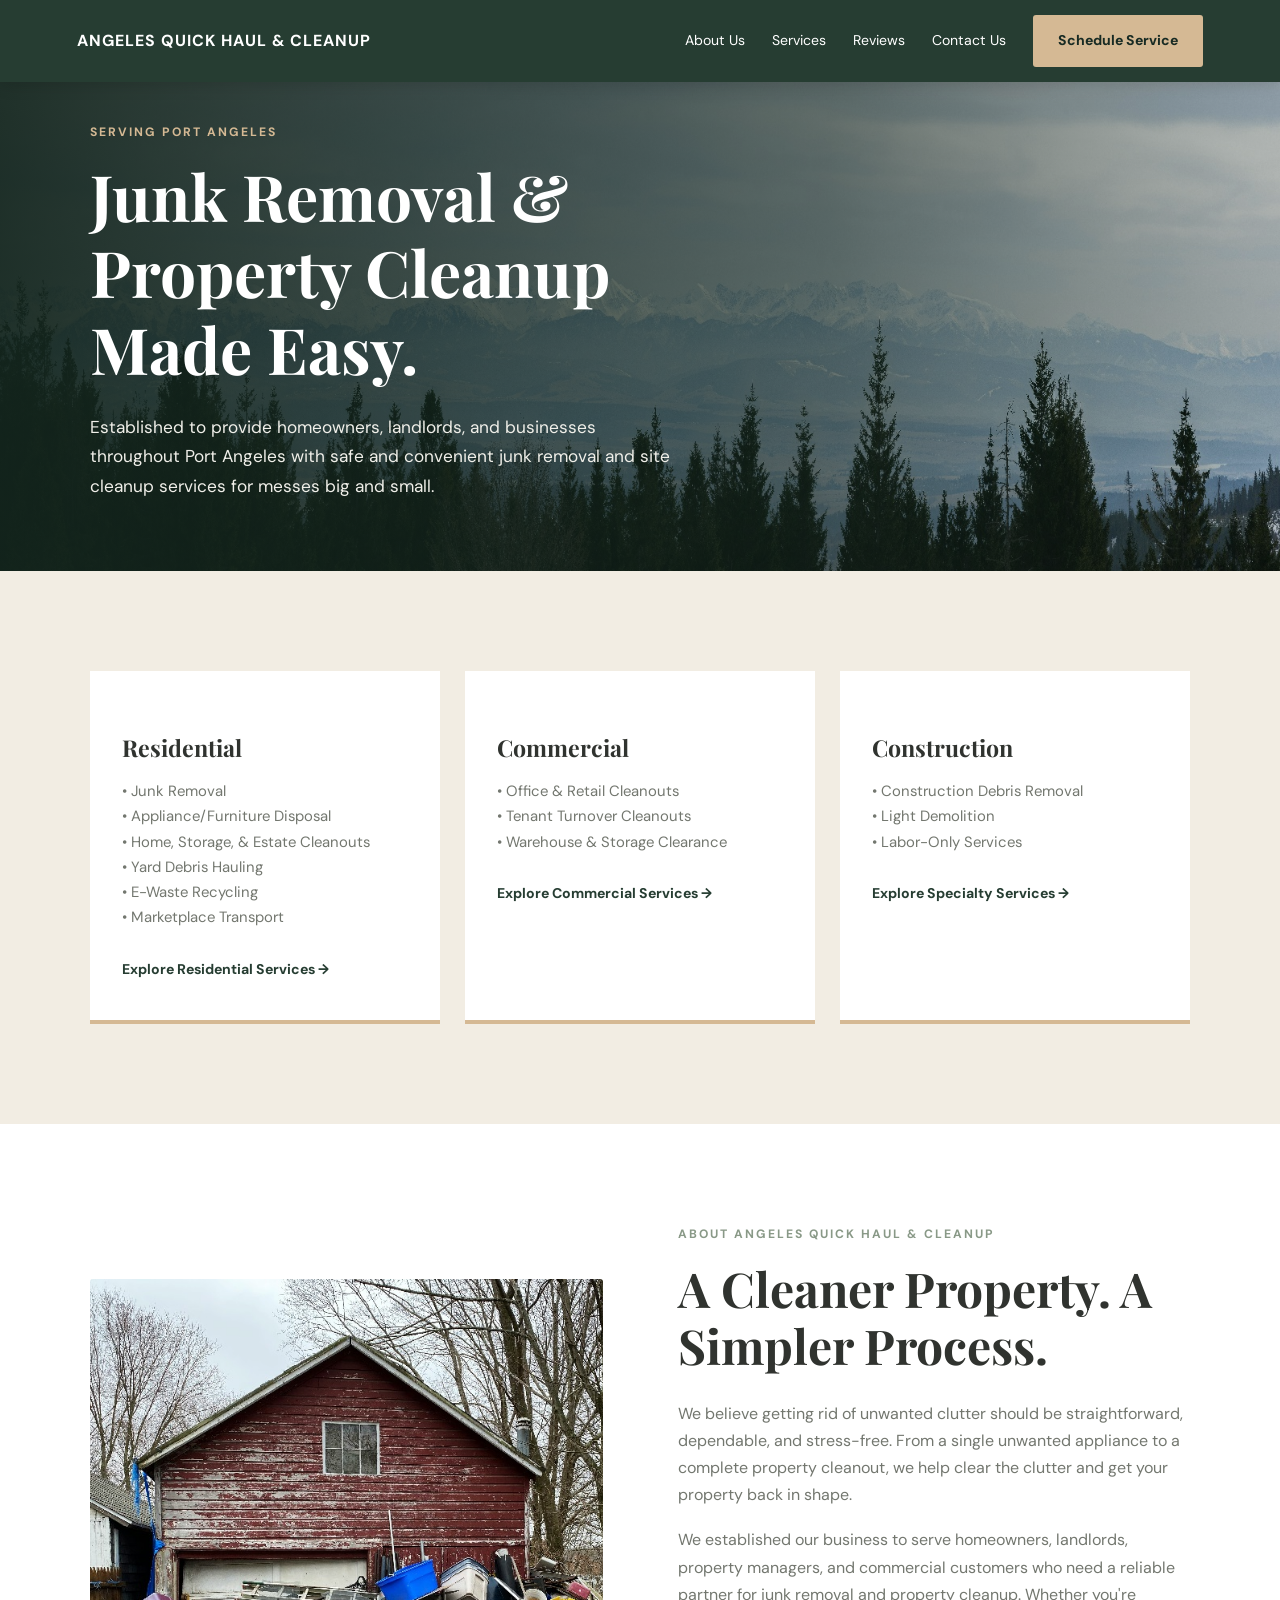
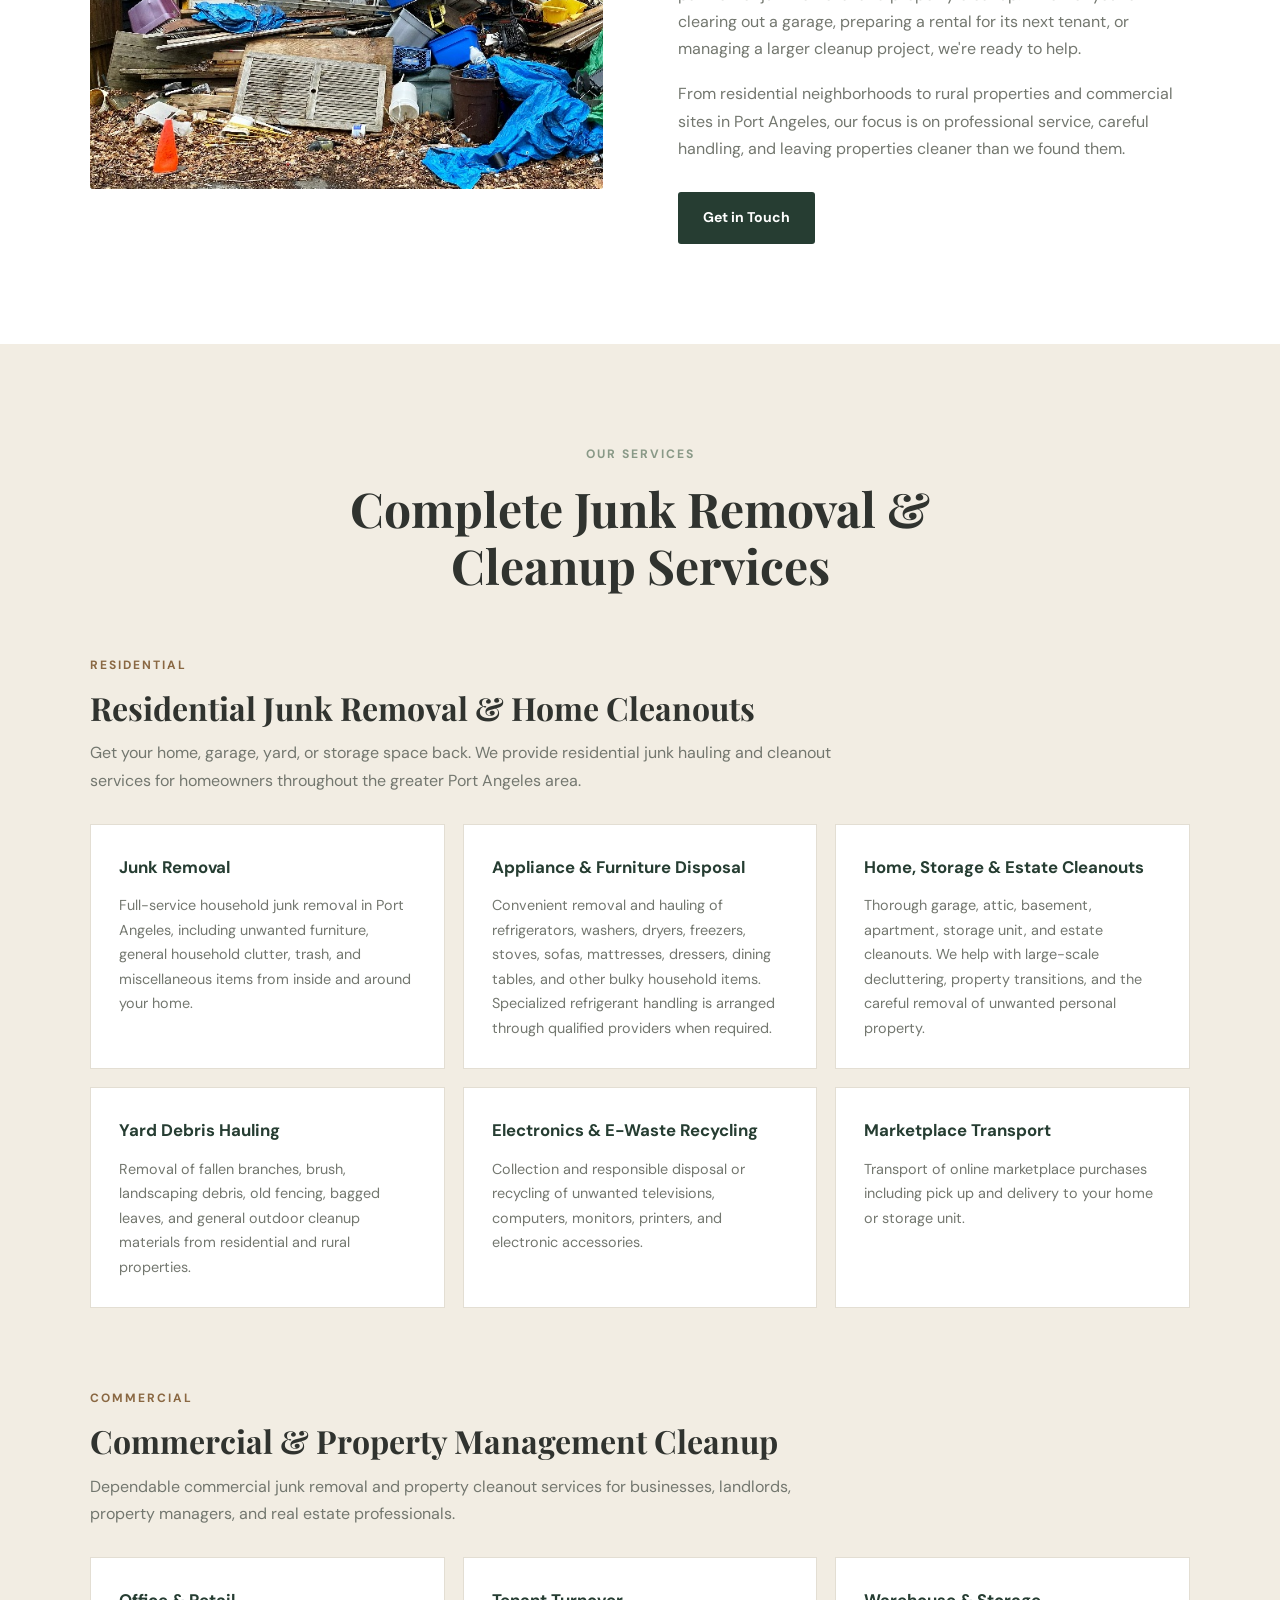
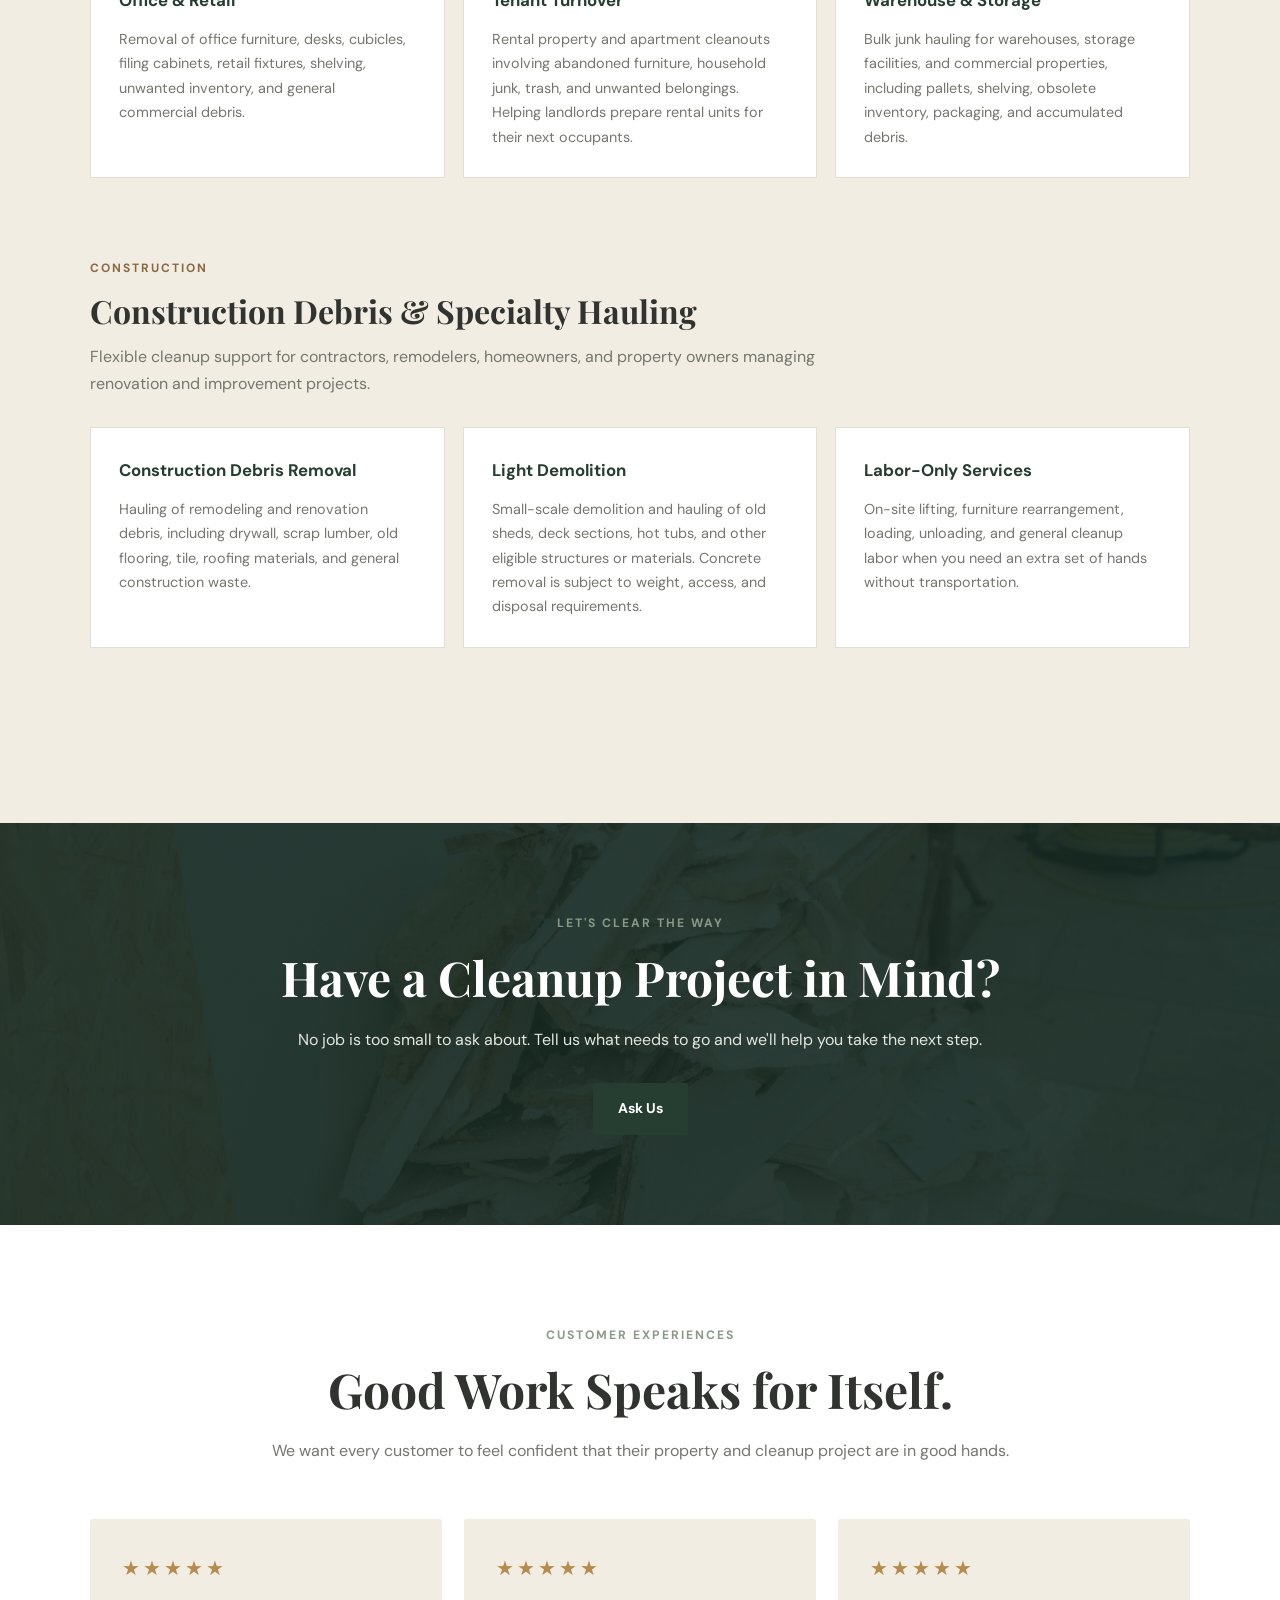
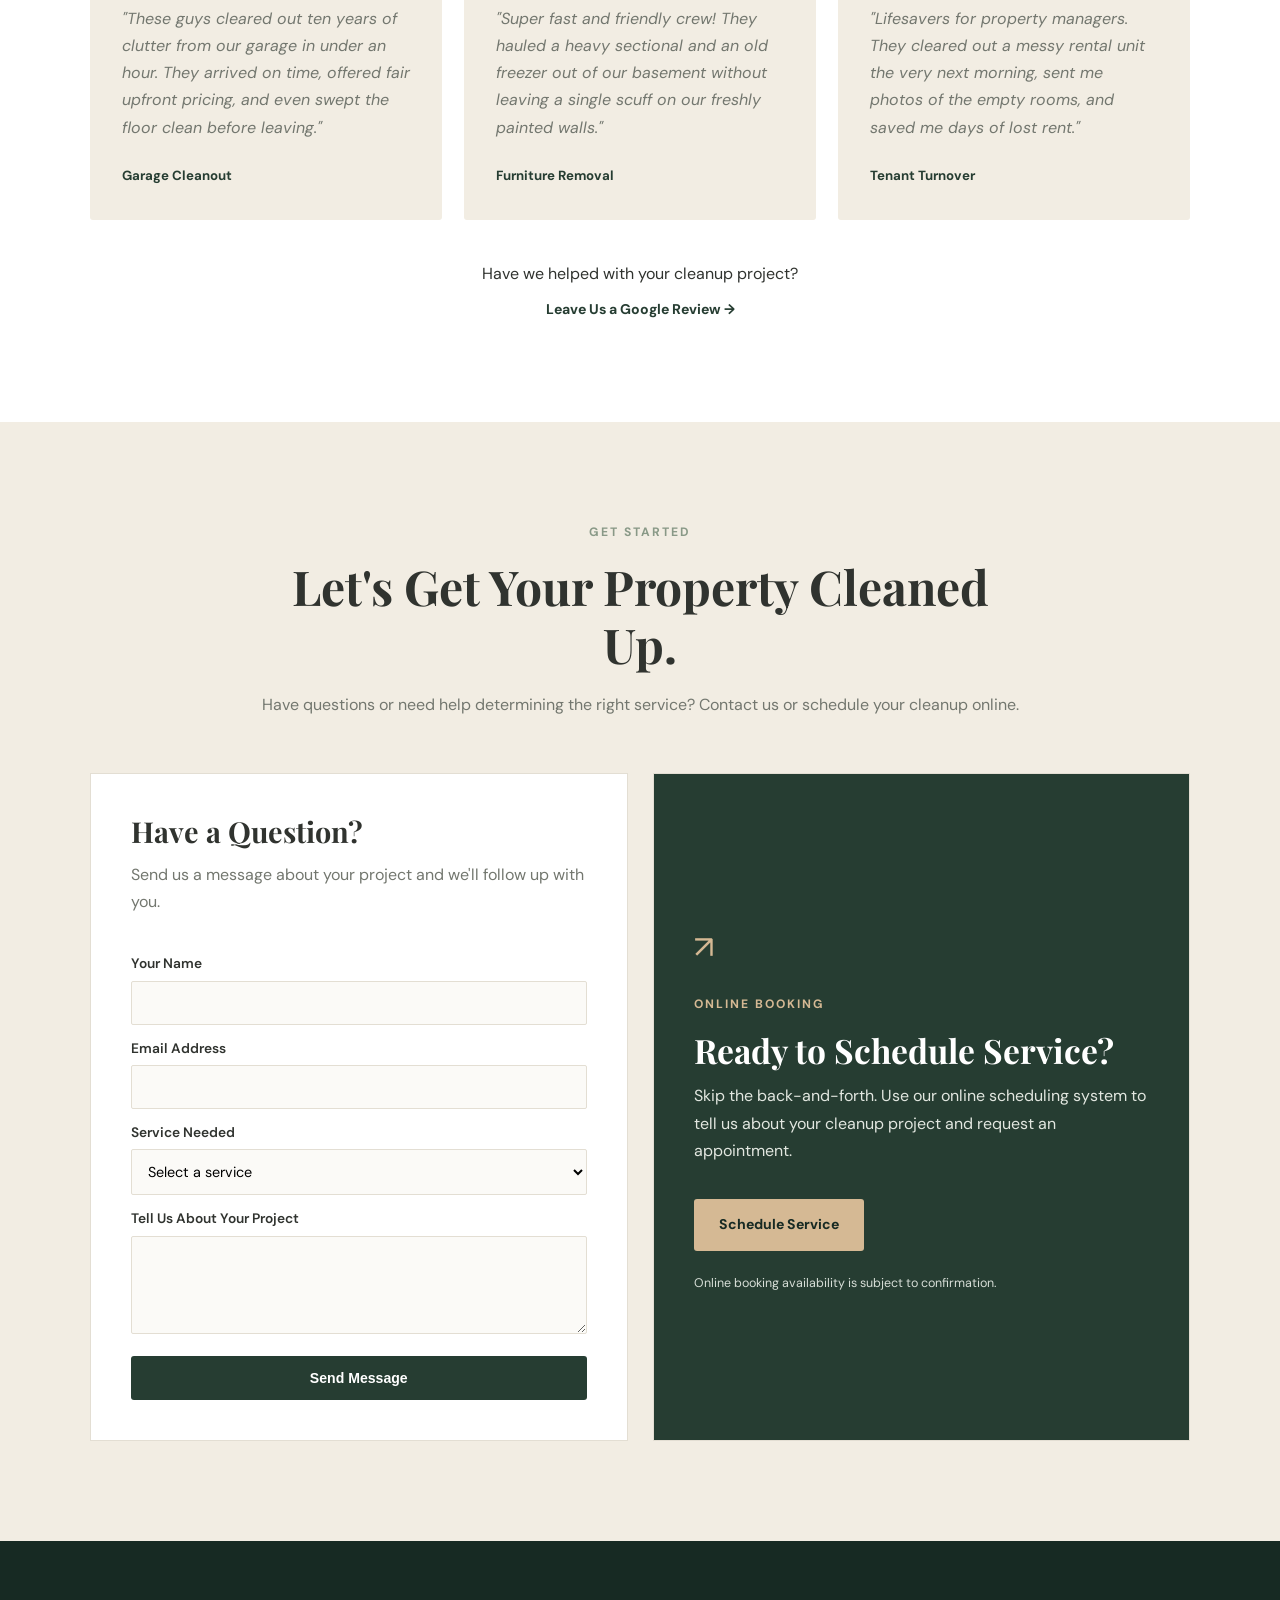
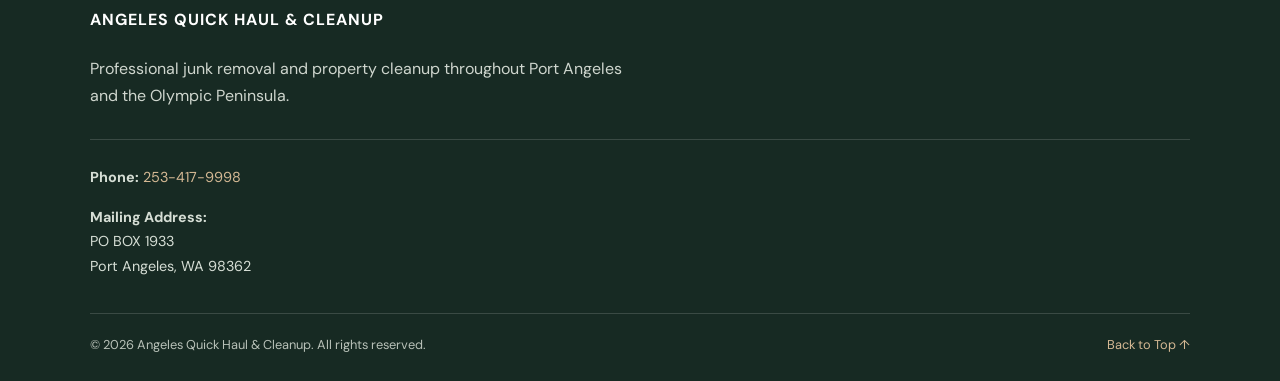
==== index.html @ 956d0d2a "Update index.html" ====
<!DOCTYPE html>
<html lang="en">
<!--<html lang="en" data-theme="bright">-->
<!--<html lang="en" data-theme="apple">-->
<!--<html lang="en" data-theme="teal">-->

<head>
  <!-- BASIC PAGE INFORMATION AND SEO -->
  <meta charset="UTF-8">
  <meta name="viewport" content="width=device-width, initial-scale=1.0">
  <meta name="robots" content="noindex, nofollow">
  <title>Angeles Cleanup | Junk Removal & Property Cleanup in Port Angeles, WA</title>

  <meta name="description"
    content="Angeles Cleanup provides professional junk removal, residential cleanouts, commercial property cleanup, and construction debris hauling in Port Angeles and across the Olympic Peninsula.">

  <meta name="keywords"
    content="junk removal Port Angeles WA, junk hauling Port Angeles, Olympic Peninsula junk removal, property cleanouts Port Angeles, estate cleanouts, construction debris removal, yard waste hauling, commercial cleanouts">

  <meta name="robots" content="index, follow">
  <meta name="theme-color" content="#263D32">

  <link rel="canonical" href="https://www.angelescleanup.com/">

  <!-- SOCIAL MEDIA SHARING PREVIEW -->
  <meta property="og:title"
    content="Angeles Cleanup | Port Angeles Junk Removal">
  <meta property="og:description"
    content="White-glove junk removal and property cleanup services throughout Port Angeles and the Olympic Peninsula.">
  <meta property="og:type" content="website">
  <meta property="og:url" content="https://www.angelescleanup.com/">
  <meta property="og:image"
    content="https://www.angelescleanup.com/images/olympic-mountains.jpg">

  <!-- GOOGLE FONTS -->
  <link rel="preconnect" href="https://fonts.googleapis.com">
  <link rel="preconnect" href="https://fonts.gstatic.com" crossorigin>
  <link href="https://fonts.googleapis.com/css2?family=DM+Sans:wght@400;500;600;700&family=Playfair+Display:wght@600;700&display=swap"
    rel="stylesheet">

  <!-- WEBSITE STYLESHEET -->
  <link rel="stylesheet" href="styles.css">

  <!-- BROWSER TAB ICON -->
  <link rel="icon" type="image/svg+xml" href="favicon.svg">

  <!-- BASIC BUSINESS STRUCTURED DATA -->
  <!-- Service area and business identity without publishing
       the mailing address or phone number in structured data. -->
  <script type="application/ld+json">
  {
    "@context": "https://schema.org",
    "@type": "Organization",
    "name": "Angeles Cleanup",
    "url": "https://www.angelescleanup.com/",
    "description": "Professional junk removal, residential cleanouts, commercial cleanup, and construction debris hauling in Port Angeles and the Olympic Peninsula.",
    "areaServed": [
      {
        "@type": "City",
        "name": "Port Angeles",
        "address": {
          "@type": "PostalAddress",
          "addressRegion": "WA",
          "addressCountry": "US"
        }
      },
      {
        "@type": "Place",
        "name": "Olympic Peninsula, Washington"
      }
    ]
  }
  </script>
</head>

<body>

  <!-- =========================================
       HEADER / NAVIGATION
       Fixed navigation stays visible while scrolling.
       ========================================= -->

  <header class="site-header">
    <div class="nav-container">

      <a href="#home" class="brand">
        <span><strong>ANGELES QUICK HAUL & CLEANUP</strong></span>
      </a>

      <button class="menu-toggle"
        aria-label="Toggle navigation"
        aria-expanded="false"
        aria-controls="main-navigation">
        ☰
      </button>

      <nav id="main-navigation" class="main-nav">
        <a href="#about">About Us</a>
        <a href="#services">Services</a>
        <a href="#reviews">Reviews</a>
        <a href="#contact">Contact Us</a>

        <!-- REPLACE CRM_URL WITH YOUR FUTURE BOOKING LINK -->
        <a href="widget.zenbooker.com/book/angelesquickhaulcleanup"
          class="button button-nav"
          target="_blank"
          rel="noopener noreferrer">
          Schedule Service
        </a>
      </nav>

    </div>
  </header>


  <main>

    <!-- =========================================
         HERO / TOP OF PAGE
         Primary message, local SEO, and main CTA.
         ========================================= -->

    <section id="home" class="hero">

      <div class="hero-overlay"></div>

      <div class="hero-content">

        <span class="eyebrow">SERVING PORT ANGELES</span>

        <h1>Junk Removal & Property Cleanup Made Easy.</h1>

        <p class="hero-description">
          Established to provide homeowners, landlords, and businesses
          throughout Port Angeles with safe and convenient junk removal
          and site cleanup services for messes big and small.
        </p>

      </div>
    </section>


    <!-- =========================================
         THREE CORE SERVICE CATEGORIES
         These appear immediately after the hero.
         ========================================= -->

    <section class="core-services section-padding">

      <div class="service-grid">

        <article class="service-card">
          <div class="service-number"></div>
          <h3>Residential</h3>
          <p>
            • Junk Removal<br>
            • Appliance/Furniture Disposal<br>
            • Home, Storage, & Estate Cleanouts<br>
            • Yard Debris Hauling<br>
            • E-Waste Recycling<br>
            • Marketplace Transport<br>
          </p>
          <a href="#residential" class="text-link">
            Explore Residential Services →
          </a>
        </article>

        <article class="service-card">
          <div class="service-number"></div>
          <h3>Commercial</h3>
          <p>
            • Office & Retail Cleanouts<br>
            • Tenant Turnover Cleanouts<br>
            • Warehouse & Storage Clearance<br>
          </p>
          <a href="#commercial" class="text-link">
            Explore Commercial Services →
          </a>
        </article>

        <article class="service-card">
          <div class="service-number"></div>
          <h3>Construction</h3>
          <p>
            • Construction Debris Removal<br>
            • Light Demolition<br>
            • Labor-Only Services<br>
          </p>
          <a href="#construction" class="text-link">
            Explore Specialty Services →
          </a>
        </article>

      </div>
    </section>


    <!-- =========================================
         ABOUT US
         Builds trust and reinforces local relevance.
         ========================================= -->

    <section id="about" class="about-section section-padding">

      <div class="about-image">
        <img
          src="images/residential-cleanout.jpg"
          alt="Professional residential property cleanup and junk hauling"
          loading="lazy">
      </div>

      <div class="about-content">
        <span class="eyebrow">ABOUT ANGELES QUICK HAUL & CLEANUP</span>

        <h2>A Cleaner Property. A Simpler Process.</h2>

        <p>
          We believe getting rid of unwanted clutter should be 
          straightforward, dependable, and stress-free. From a 
          single unwanted appliance to a complete property 
          cleanout, we help clear the clutter and get your property 
          back in shape.
        </p>

        <p>
          We established our business to serve homeowners, landlords,
          property managers, and commercial customers who need a
          reliable partner for junk removal and property cleanup.
          Whether you're clearing out a garage, preparing a rental
          for its next tenant, or managing a larger cleanup project,
          we're ready to help.
        </p>

        <p>
          From residential neighborhoods to rural properties and
          commercial sites in Port Angeles, our focus is on 
          professional service, careful handling, and leaving 
          properties cleaner than we found them.
        </p>

        <a href="#contact" class="button button-dark">
          Get in Touch
        </a>
      </div>

    </section>


    <!-- =========================================
         DETAILED SERVICES
         Individual service descriptions are written
         to target relevant local search terms.
         ========================================= -->

    <section id="services" class="detailed-services section-padding">

      <div class="section-heading">
        <span class="eyebrow">OUR SERVICES</span>
        <h2>Complete Junk Removal & Cleanup Services</h2>
        </p>
      </div>


      <!-- RESIDENTIAL SERVICES -->

      <div id="residential" class="service-category">

        <div class="category-heading">
          <span class="category-tag">RESIDENTIAL</span>
          <h3>Residential Junk Removal & Home Cleanouts</h3>
          <p>
            Get your home, garage, yard, or storage space back.
            We provide residential junk hauling and cleanout
            services for homeowners throughout the greater 
            Port Angeles area.
          </p>
        </div>

        <div class="detail-grid">

          <article class="detail-card">
            <h4>Junk Removal</h4>
            <p>
              Full-service household junk removal in Port Angeles,
              including unwanted furniture, general household
              clutter, trash, and miscellaneous items from inside
              and around your home.
            </p>
          </article>

          <article class="detail-card">
            <h4>Appliance & Furniture Disposal</h4>
            <p>
              Convenient removal and hauling of refrigerators,
              washers, dryers, freezers, stoves, sofas, mattresses,
              dressers, dining tables, and other bulky household
              items. Specialized refrigerant handling is arranged
              through qualified providers when required.
            </p>
          </article>

          <article class="detail-card">
            <h4>Home, Storage & Estate Cleanouts</h4>
            <p>
              Thorough garage, attic, basement, apartment, storage
              unit, and estate cleanouts. We help with large-scale
              decluttering, property transitions, and the careful
              removal of unwanted personal property.
            </p>
          </article>

          <article class="detail-card">
            <h4>Yard Debris Hauling</h4>
            <p>
              Removal of fallen branches, brush, landscaping debris,
              old fencing, bagged leaves, and general outdoor
              cleanup materials from residential and rural properties.
            </p>
          </article>

          <article class="detail-card">
            <h4>Electronics & E-Waste Recycling</h4>
            <p>
              Collection and responsible disposal or recycling of
              unwanted televisions, computers, monitors, printers,
              and electronic accessories.
            </p>
          </article>

          <article class="detail-card">
            <h4>Marketplace Transport</h4>
            <p>
              Transport of online marketplace purchases
              including pick up and delivery to your home
              or storage unit.
            </p>
          </article>

        </div>
      </div>


      <!-- COMMERCIAL SERVICES -->

      <div id="commercial" class="service-category">

        <div class="category-heading">
          <span class="category-tag">COMMERCIAL</span>
          <h3>Commercial & Property Management Cleanup</h3>
          <p>
            Dependable commercial junk removal and property
            cleanout services for businesses, landlords,
            property managers, and real estate professionals.
          </p>
        </div>

        <div class="detail-grid">

          <article class="detail-card">
            <h4>Office & Retail</h4>
            <p>
              Removal of office furniture, desks, cubicles,
              filing cabinets, retail fixtures, shelving,
              unwanted inventory, and general commercial debris.
            </p>
          </article>

          <article class="detail-card">
            <h4>Tenant Turnover</h4>
            <p>
              Rental property and apartment cleanouts involving
              abandoned furniture, household junk, trash, and
              unwanted belongings. Helping landlords prepare
              rental units for their next occupants.
            </p>
          </article>

          <article class="detail-card">
            <h4>Warehouse & Storage</h4>
            <p>
              Bulk junk hauling for warehouses, storage facilities,
              and commercial properties, including pallets,
              shelving, obsolete inventory, packaging, and
              accumulated debris.
            </p>
          </article>

        </div>
      </div>


      <!-- CONSTRUCTION AND SPECIALTY SERVICES -->

      <div id="construction" class="service-category">

        <div class="category-heading">
          <span class="category-tag">CONSTRUCTION</span>
          <h3>Construction Debris & Specialty Hauling</h3>
          <p>
            Flexible cleanup support for contractors, remodelers,
            homeowners, and property owners managing renovation
            and improvement projects.
          </p>
        </div>

        <div class="detail-grid">

          <article class="detail-card">
            <h4>Construction Debris Removal</h4>
            <p>
              Hauling of remodeling and renovation debris,
              including drywall, scrap lumber, old flooring,
              tile, roofing materials, and general construction
              waste.
            </p>
          </article>

          <article class="detail-card">
            <h4>Light Demolition</h4>
            <p>
              Small-scale demolition and hauling of old sheds,
              deck sections, hot tubs, and other eligible
              structures or materials. Concrete removal is
              subject to weight, access, and disposal requirements.
            </p>
          </article>

          <article class="detail-card">
            <h4>Labor-Only Services</h4>
            <p>
              On-site lifting, furniture rearrangement, loading,
              unloading, and general cleanup labor when you
              need an extra set of hands without transportation.
            </p>
          </article>

        </div>
      </div>

    </section>


    <!-- =========================================
         CALL TO ACTION
         Encourages customers to take the next step.
         ========================================= -->

    <section class="cta-section">

      <div class="cta-content">
        <span class="eyebrow">LET'S CLEAR THE WAY</span>
        <h2>Have a Cleanup Project in Mind?</h2>
        <p>
          No job is too small to ask about. Tell us what
          needs to go and we'll help you take the next step.
        </p>

        <a href="#contact" class="button button-dark">
          Ask Us
        </a>
      </div>

    </section>


    <!-- =========================================
         REVIEWS AND TESTIMONIALS
         Replace sample cards with real customer
         feedback before publishing.
         ========================================= -->

    <section id="reviews" class="reviews-section section-padding">

      <div class="section-heading">
        <span class="eyebrow">CUSTOMER EXPERIENCES</span>
        <h2>Good Work Speaks for Itself.</h2>
        <p>
          We want every customer to feel confident that their
          property and cleanup project are in good hands.
        </p>
      </div>

      <div class="review-grid">

        <article class="review-card">
          <div class="stars" aria-label="Five stars">★★★★★</div>
          <p>
            "These guys cleared out ten years of clutter from our garage 
            in under an hour. They arrived on time, offered fair upfront 
            pricing, and even swept the floor clean before leaving."
          </p>
          <span class="review-author">Garage Cleanout</span>
        </article>

        <article class="review-card">
          <div class="stars" aria-label="Five stars">★★★★★</div>
          <p>
            "Super fast and friendly crew! They hauled a heavy sectional 
            and an old freezer out of our basement without leaving a single 
            scuff on our freshly painted walls."
          </p>
          <span class="review-author">Furniture Removal</span>
        </article>

        <article class="review-card">
          <div class="stars" aria-label="Five stars">★★★★★</div>
          <p>
            "Lifesavers for property managers. They cleared out a messy rental 
            unit the very next morning, sent me photos of the empty rooms, and 
            saved me days of lost rent."
          </p>
          <span class="review-author">Tenant Turnover</span>
        </article>

      </div>

      <!-- Link to your actual Google Business Profile
           after the profile has been created. -->
      <div class="review-cta">
        <p>Have we helped with your cleanup project?</p>
        <a href="GOOGLE_REVIEW_URL"
          class="text-link"
          target="_blank"
          rel="noopener noreferrer">
          Leave Us a Google Review →
        </a>
      </div>

    </section>


    <!-- =========================================
         CONTACT FORM AND ONLINE SCHEDULING
         Netlify processes the contact form.
         CRM_URL will eventually point to the booking system.
         ========================================= -->

    <section id="contact" class="contact-section section-padding">

      <div class="section-heading">
        <span class="eyebrow">GET STARTED</span>
        <h2>Let's Get Your Property Cleaned Up.</h2>
        <p>
          Have questions or need help determining the right
          service? Contact us or schedule your cleanup online.
        </p>
      </div>

      <div class="contact-grid">

        <!-- NETLIFY CONTACT FORM -->

        <div class="contact-card">

          <h3>Have a Question?</h3>

          <p>
            Send us a message about your project and we'll
            follow up with you.
          </p>

          <form
            name="contact"
            method="POST"
            action="/thank-you.html"
            data-netlify="true"
            netlify-honeypot="bot-field">

            <input type="hidden" name="form-name" value="contact">

            <!-- HIDDEN SPAM-PREVENTION FIELD -->
            <p class="hidden-field">
              <label>
                Do not fill this out:
                <input name="bot-field">
              </label>
            </p>

            <label for="name">Your Name</label>
            <input
              type="text"
              id="name"
              name="name"
              autocomplete="name"
              required>

            <label for="email">Email Address</label>
            <input
              type="email"
              id="email"
              name="email"
              autocomplete="email"
              required>

            <label for="service">Service Needed</label>
            <select id="service" name="service" required>
              <option value="">Select a service</option>
              <option>Residential Junk Removal</option>
              <option>Home or Estate Cleanout</option>
              <option>Yard Debris Removal</option>
              <option>Commercial Property Cleanup</option>
              <option>Construction Debris Removal</option>
              <option>Light Demolition</option>
              <option>Labor-Only Assistance</option>
              <option>Other / Not Sure</option>
            </select>

            <label for="message">Tell Us About Your Project</label>
            <textarea
              id="message"
              name="message"
              rows="4"
              required></textarea>

            <button type="submit" class="button button-dark">
              Send Message
            </button>

          </form>

        </div>


        <!-- EXTERNAL CRM BOOKING AREA -->

        <div class="booking-card">

          <div class="booking-icon">↗</div>

          <span class="eyebrow">ONLINE BOOKING</span>

          <h3>Ready to Schedule Service?</h3>

          <p>
            Skip the back-and-forth. Use our online scheduling
            system to tell us about your cleanup project and
            request an appointment.
          </p>

          <a href="widget.zenbooker.com/book/angelesquickhaulcleanup"
            class="button button-primary"
            target="_blank"
            rel="noopener noreferrer">
            Schedule Service
          </a>

          <span class="booking-note">
            Online booking availability is subject to confirmation.
          </span>

        </div>

      </div>
    </section>

  </main>


  <!-- =========================================
       FOOTER
       The business phone number and mailing address
       appear only in this section.
       ========================================= -->

  <footer class="site-footer">

    <div class="footer-content">

      <div class="footer-brand">
        <span><strong>ANGELES QUICK HAUL & CLEANUP</strong></span>
      </div>

      <p>
        Professional junk removal and property cleanup
        throughout Port Angeles and the Olympic Peninsula.
      </p>

      <div class="footer-contact">
        <p>
          <strong>Phone:</strong>
          <a href="tel:+12534179998">253-417-9998</a>
        </p>

        <p>
          <strong>Mailing Address:</strong><br>
          PO BOX 1933<br>
          Port Angeles, WA 98362
        </p>
      </div>

      <div class="footer-bottom">
        <p>© <span id="current-year"></span> Angeles Quick Haul & Cleanup. All rights reserved.</p>
        <a href="#home">Back to Top ↑</a>
      </div>

    </div>

  </footer>

<!-- MOBILE FLOATING SCHEDULE BUTTON -->
<a href="widget.zenbooker.com/book/angelesquickhaulcleanup"
   class="mobile-floating-cta"
   target="_blank"
   rel="noopener noreferrer">
   Schedule Service
</a>

<!-- JAVASCRIPT -->
<script src="script.js"></script>

</body>
</html>
---- styles.css ----
/* ==========================================
   1. GLOBAL COLORS AND WEBSITE SETTINGS
   Defines the earth-toned branding and
   consistent spacing used throughout the site.
   ========================================== */

/* Theme selection:
   Default (no data-theme attribute) = Original Angeles Cleanup palette.
   Switch themes by adding data-theme="bright", "teal", or "apple"
   to the opening <html> tag in index.html.
*/
:root {
  /* Original earth-toned palette (default) */
  --forest: #263D32;
  --deep-forest: #172A23;
  --tan: #D5B994;
  --sand: #F2EDE3;
  --white: #FFFFFF;
  --charcoal: #30332F;
  --sage: #899987;
  --muted: #73776F;
  --border: #E3DED3;

  /* Supporting theme colors */
  --button-hover: #E5CCAA;
  --link-hover: #8A6843;
  --input-bg: #FBFAF7;
  --stars: #B58C4D;
  --footer-copy: #CFD6CE;
  --footer-contact: #D6DED5;
  --footer-bottom: #B8C1B8;
  --hero-overlay-start: rgba(19,37,29,0.93);
  --hero-overlay-middle: rgba(19,37,29,0.60);
  --hero-overlay-end: rgba(19,37,29,0.25);
  --cta-overlay: rgba(23,42,35,0.91);
  --mobile-button-hover: #385847;
}

/* 1. Brighter evergreen */
:root[data-theme="bright"] {
  --forest: #28634F;
  --deep-forest: #1D493A;
  --tan: #A9D6E5;
  --sand: #E5EEE6;
  --white: #FAFCF8;
  --charcoal: #293630;
  --sage: #4F896B;
  --muted: #66756B;
  --border: #D5E2D7;
  --button-hover: #8FC4D5;
  --link-hover: #28634F;
  --input-bg: #F5F9F5;
  --stars: #B58C4D;
  --footer-copy: #D9E8DE;
  --footer-contact: #D9E8DE;
  --footer-bottom: #C4D8CB;
  --hero-overlay-start: rgba(22,55,42,0.93);
  --hero-overlay-middle: rgba(22,55,42,0.62);
  --hero-overlay-end: rgba(22,55,42,0.28);
  --cta-overlay: rgba(29,73,58,0.92);
  --mobile-button-hover: #1D493A;
}

/* 2. Teal */
:root[data-theme="teal"] {
  --forest: #145B5A;
  --deep-forest: #104746;
  --tan: #9BCFC8;
  --sand: #DCEFED;
  --white: #F7FBFA;
  --charcoal: #263C3D;
  --sage: #278C88;
  --muted: #607675;
  --border: #CDE2DF;
  --button-hover: #B5DED8;
  --link-hover: #145B5A;
  --input-bg: #F2F8F7;
  --stars: #A77C37;
  --footer-copy: #D4E8E5;
  --footer-contact: #D4E8E5;
  --footer-bottom: #BBD6D2;
  --hero-overlay-start: rgba(12,55,55,0.94);
  --hero-overlay-middle: rgba(12,55,55,0.64);
  --hero-overlay-end: rgba(12,55,55,0.28);
  --cta-overlay: rgba(16,71,70,0.93);
  --mobile-button-hover: #104746;
}

/* 3. Minimal, Apple-inspired */
:root[data-theme="apple"] {
  --forest: #1D1D1F;
  --deep-forest: #1D1D1F;
  --tan: #0071E3;
  --sand: #F5F5F7;
  --white: #FFFFFF;
  --charcoal: #1D1D1F;
  --sage: #0071E3;
  --muted: #6E6E73;
  --border: #D2D2D7;
  --button-hover: #147CE5;
  --link-hover: #005BB5;
  --input-bg: #F5F5F7;
  --stars: #B58C4D;
  --footer-copy: #D2D2D7;
  --footer-contact: #D2D2D7;
  --footer-bottom: #A1A1A6;
  --hero-overlay-start: rgba(20,20,22,0.94);
  --hero-overlay-middle: rgba(20,20,22,0.66);
  --hero-overlay-end: rgba(20,20,22,0.30);
  --cta-overlay: rgba(29,29,31,0.93);
  --mobile-button-hover: #005BB5;
}

* {
  margin: 0;
  padding: 0;
  box-sizing: border-box;
}

html {
  scroll-behavior: smooth;
  scroll-padding-top: 100px;
}

body {
  font-family: 'DM Sans', sans-serif;
  color: var(--charcoal);
  background: var(--white);
  line-height: 1.7;
}

h1, h2, h3 {
  font-family: 'Playfair Display', serif;
  line-height: 1.2;
}

a {
  text-decoration: none;
  color: inherit;
}

img {
  max-width: 100%;
  display: block;
}

.section-padding {
  padding: 100px 7%;
}

.eyebrow {
  color: var(--sage);
  font-size: 0.76rem;
  font-weight: 700;
  letter-spacing: 2px;
  display: block;
  margin-bottom: 15px;
}


/* ==========================================
   2. HEADER AND NAVIGATION
   Sticky header remains visible when scrolling.
   ========================================== */

.site-header {
  position: fixed;
  top: 0;
  left: 0;
  width: 100%;
  z-index: 1000;
  background: var(--forest);
  color: var(--white);
  box-shadow: 0 3px 15px rgba(0,0,0,0.15);
}

.nav-container {
  max-width: 1400px;
  min-height: 82px;
  margin: auto;
  padding: 0 6%;
  display: flex;
  align-items: center;
  justify-content: space-between;
}

.brand,
.footer-brand {
  display: flex;
  align-items: center;
  gap: 10px;
  font-size: 1rem;
  letter-spacing: 1px;
  font-weight: 500;
}

.brand strong,
.footer-brand strong {
  font-weight: 700;
}

.brand-icon {
  width: 39px;
  height: 39px;
  border: 2px solid var(--tan);
  color: var(--tan);
  display: inline-flex;
  align-items: center;
  justify-content: center;
  font-family: 'Playfair Display', serif;
  font-size: 1.3rem;
  font-weight: 700;
}

.main-nav {
  display: flex;
  align-items: center;
  gap: 27px;
}

.main-nav > a:not(.button) {
  font-size: 0.88rem;
  transition: color 0.2s;
}

.main-nav > a:not(.button):hover {
  color: var(--tan);
}

.menu-toggle {
  display: none;
  border: none;
  background: transparent;
  color: white;
  font-size: 1.7rem;
  cursor: pointer;
}


/* ==========================================
   3. BUTTONS
   Shared styling for all calls to action.
   ========================================== */

.button {
  display: inline-flex;
  justify-content: center;
  align-items: center;
  padding: 13px 24px;
  border-radius: 3px;
  font-size: 0.88rem;
  font-weight: 700;
  transition: all 0.25s ease;
  border: 1px solid transparent;
  cursor: pointer;
}

.button-nav,
.button-primary {
  background: var(--tan);
  color: var(--deep-forest);
}

.button-nav:hover,
.button-primary:hover {
  background: var(--button-hover);
  transform: translateY(-2px);
}

.button-outline {
  color: white;
  border-color: white;
}

.button-outline:hover {
  background: white;
  color: var(--forest);
}

.button-dark {
  background: var(--forest);
  color: white;
}

.button-dark:hover {
  background: var(--deep-forest);
}


/* ==========================================
   4. HERO SECTION
   Large landscape image and primary headline.
   ========================================== */

.hero {
  min-height: 40px;
  position: relative;
  display: flex;
  align-items: center;
  background-image:
    url('images/olympic-mountains.jpg');
  background-position: center 55%;
  background-size: cover;
  color: white;
  margin-top: 82px;
}

.hero-overlay {
  position: absolute;
  inset: 0;
  background:
    linear-gradient(
      90deg,
      var(--hero-overlay-start),
      var(--hero-overlay-middle) 65%,
      var(--hero-overlay-end)
    );
}

.hero-content {
  position: relative;
  z-index: 1;
  max-width: 760px;
  padding: 40px 7%;
}

.hero .eyebrow {
  color: var(--tan);
}

.hero h1 {
  font-size: clamp(2.7rem, 5vw, 4.7rem);
  margin-bottom: 25px;
}

.hero-description {
  max-width: 650px;
  font-size: 1.08rem;
  color: #F0EFE9;
  margin-bottom: 30px;
}

.hero-buttons {
  display: flex;
  gap: 15px;
  flex-wrap: wrap;
}

.hero-trust {
  display: flex;
  gap: 22px;
  flex-wrap: wrap;
  margin-top: 38px;
  font-size: 0.82rem;
  color: #F0EFE9;
}


/* ==========================================
   5. SECTION HEADINGS
   Consistent centered section introductions.
   ========================================== */

.section-heading {
  max-width: 760px;
  margin: 0 auto 55px;
  text-align: center;
}

.section-heading h2 {
  font-size: clamp(2rem, 4vw, 3rem);
  margin-bottom: 18px;
}

.section-heading p {
  color: var(--muted);
}


/* ==========================================
   6. CORE SERVICE CARDS
   Highlights the three primary service areas.
   ========================================== */

.core-services {
  background: var(--sand);
}

.service-grid {
  display: grid;
  grid-template-columns: repeat(3, 1fr);
  gap: 25px;
  max-width: 1250px;
  margin: auto;
}

.service-card {
  background: white;
  padding: 38px 32px;
  border-bottom: 4px solid var(--tan);
  transition: transform 0.25s;
}

.service-card:hover {
  transform: translateY(-5px);
}

.service-number {
  color: var(--sage);
  font-size: 0.85rem;
  font-weight: 700;
  letter-spacing: 2px;
  margin-bottom: 25px;
}

.service-card h3 {
  font-size: 1.45rem;
  margin-bottom: 17px;
}

.service-card p {
  color: var(--muted);
  margin-bottom: 24px;
  font-size: 0.93rem;
}

.text-link {
  color: var(--forest);
  font-size: 0.88rem;
  font-weight: 700;
}

.text-link:hover {
  color: var(--link-hover);
}


/* ==========================================
   7. ABOUT US
   Image and business description in two columns.
   ========================================== */

.about-section {
  display: grid;
  grid-template-columns: 1fr 1fr;
  align-items: center;
  gap: 75px;
  background: white;
}

.about-image img {
  width: 100%;
  height: 510px;
  object-fit: cover;
  border-radius: 3px;
}

.about-content h2 {
  font-size: clamp(2rem, 4vw, 3rem);
  margin-bottom: 25px;
}

.about-content p {
  color: var(--muted);
  margin-bottom: 18px;
}

.about-content .button {
  margin-top: 12px;
}


/* ==========================================
   8. DETAILED SERVICE SECTION
   Organizes individual services by category.
   ========================================== */

.detailed-services {
  background: var(--sand);
}

.service-category {
  max-width: 1250px;
  margin: 0 auto 75px;
  scroll-margin-top: 110px;
}

.category-heading {
  max-width: 760px;
  margin-bottom: 30px;
}

.category-tag {
  color: var(--link-hover);
  font-size: 0.75rem;
  font-weight: 700;
  letter-spacing: 2px;
}

.category-heading h3 {
  font-size: 2rem;
  margin: 12px 0;
}

.category-heading p {
  color: var(--muted);
}

.detail-grid {
  display: grid;
  grid-template-columns: repeat(3, 1fr);
  gap: 18px;
}

.detail-card {
  padding: 28px;
  background: white;
  border: 1px solid var(--border);
}

.detail-card h4 {
  font-size: 1.05rem;
  margin-bottom: 12px;
  color: var(--forest);
}

.detail-card p {
  font-size: 0.9rem;
  color: var(--muted);
}


/* ==========================================
   9. CALL TO ACTION BANNER
   Encourages visitors to book service.
   ========================================== */

.cta-section {
  background:
    linear-gradient(
      var(--cta-overlay),
      var(--cta-overlay)
    ),
    url('images/construction-cleanup.jpg') center/cover;
  padding: 90px 7%;
  text-align: center;
  color: white;
}

.cta-content {
  max-width: 750px;
  margin: auto;
}

.cta-content h2 {
  font-size: clamp(2rem, 4vw, 3rem);
  margin-bottom: 20px;
}

.cta-content p {
  color: #E4E6E0;
  margin-bottom: 30px;
}


/* ==========================================
   10. REVIEWS
   Displays genuine customer testimonials.
   ========================================== */

.reviews-section {
  background: white;
}

.review-grid {
  display: grid;
  grid-template-columns: repeat(3, 1fr);
  gap: 22px;
  max-width: 1250px;
  margin: auto;
}

.review-card {
  background: var(--sand);
  padding: 32px;
  border-radius: 3px;
}

.stars {
  color: var(--stars);
  font-size: 1.25rem;
  letter-spacing: 3px;
  margin-bottom: 20px;
}

.review-card p {
  font-style: italic;
  color: var(--muted);
  margin-bottom: 20px;
}

.review-author {
  font-size: 0.83rem;
  font-weight: 700;
  color: var(--forest);
}

.review-cta {
  text-align: center;
  margin-top: 40px;
}

.review-cta p {
  margin-bottom: 8px;
}


/* ==========================================
   11. CONTACT AND BOOKING
   Equal-sized contact form and CRM booking card.
   ========================================== */

.contact-section {
  background: var(--sand);
}

.contact-grid {
  display: grid;
  grid-template-columns: 1fr 1fr;
  gap: 25px;
  max-width: 1100px;
  margin: auto;
  align-items: stretch;
}

.contact-card,
.booking-card {
  background: white;
  padding: 40px;
  border: 1px solid var(--border);
}

.contact-card h3,
.booking-card h3 {
  font-size: 1.8rem;
  margin-bottom: 12px;
}

.contact-card > p,
.booking-card > p {
  color: var(--muted);
  margin-bottom: 25px;
}

.contact-card form {
  display: flex;
  flex-direction: column;
}

.contact-card label {
  font-size: 0.86rem;
  font-weight: 600;
  margin: 12px 0 5px;
}

.contact-card input,
.contact-card select,
.contact-card textarea {
  width: 100%;
  padding: 12px;
  border: 1px solid var(--border);
  background: var(--input-bg);
  font-family: inherit;
  font-size: 0.9rem;
  border-radius: 2px;
}

.contact-card input:focus,
.contact-card select:focus,
.contact-card textarea:focus {
  outline: 2px solid var(--sage);
  outline-offset: 1px;
}

.contact-card textarea {
  resize: vertical;
}

.contact-card button {
  margin-top: 22px;
}

.booking-card {
  background: var(--forest);
  color: white;
  display: flex;
  flex-direction: column;
  justify-content: center;
  align-items: flex-start;
}

.booking-card .eyebrow {
  color: var(--tan);
}

.booking-card h3 {
  font-size: 2.1rem;
}

.booking-card p {
  color: #E2E7E0;
}

.booking-card .button {
  margin-top: 10px;
}

.booking-icon {
  font-size: 2rem;
  color: var(--tan);
  margin-bottom: 20px;
}

.booking-note {
  font-size: 0.78rem;
  color: #D7DED7;
  margin-top: 22px;
}

.hidden-field {
  display: none !important;
}


/* ==========================================
   12. FOOTER
   Contains the business contact information.
   ========================================== */

.site-footer {
  background: var(--deep-forest);
  color: white;
  padding: 65px 7% 25px;
}

.footer-content {
  max-width: 1250px;
  margin: auto;
}

.footer-brand {
  margin-bottom: 22px;
}

.footer-content > p {
  max-width: 550px;
  color: var(--footer-copy);
  margin-bottom: 30px;
}

.footer-contact {
  border-top: 1px solid rgba(255,255,255,0.15);
  padding-top: 25px;
  margin-bottom: 35px;
  color: var(--footer-contact);
  font-size: 0.9rem;
}

.footer-contact p {
  margin-bottom: 15px;
}

.footer-contact a {
  color: var(--tan);
}

.footer-bottom {
  border-top: 1px solid rgba(255,255,255,0.15);
  padding-top: 20px;
  display: flex;
  justify-content: space-between;
  gap: 20px;
  color: var(--footer-bottom);
  font-size: 0.8rem;
}

.footer-bottom a {
  color: var(--tan);
}


/* ==========================================
   13. MOBILE RESPONSIVENESS
   Adjusts the layout for phones and tablets.
   ========================================== */

@media (max-width: 900px) {

  .menu-toggle {
    display: block;
  }

  .main-nav {
    display: none;
    position: absolute;
    top: 82px;
    left: 0;
    width: 100%;
    background: var(--forest);
    padding: 25px 7%;
    flex-direction: column;
    align-items: stretch;
    gap: 18px;
  }

  .main-nav.active {
    display: flex;
  }

  .main-nav .button {
    width: 100%;
  }

  .service-grid,
  .detail-grid,
  .review-grid {
    grid-template-columns: repeat(2, 1fr);
  }

  .about-section {
    grid-template-columns: 1fr;
    gap: 35px;
  }

  .about-image img {
    height: 400px;
  }
}

@media (max-width: 600px) {

  .section-padding {
    padding: 70px 6%;
  }

  .nav-container {
    padding: 0 5%;
  }

  .brand {
    font-size: 0.84rem;
  }

  .hero {
    min-height: 40px;
  }

  .hero-content {
    padding: 25px 6%;
  }

  .hero h1 {
    font-size: 2.7rem;
  }

  .hero-description {
    font-size: 0.96rem;
  }

  .hero-trust {
    flex-direction: column;
    gap: 8px;
  }

  .hero-buttons {
    flex-direction: column;
    align-items: stretch;
  }

  .service-grid,
  .detail-grid,
  .review-grid,
  .contact-grid {
    grid-template-columns: 1fr;
  }

  .service-card,
  .detail-card {
    padding: 27px;
  }

  .about-image img {
    height: 300px;
  }

  .contact-card,
  .booking-card {
    padding: 28px;
  }

  .footer-bottom {
    flex-direction: column;
  }
}

/* =========================================
   MOBILE FLOATING SCHEDULE SERVICE BUTTON
   ========================================= */

/* Hidden on desktop */
.mobile-floating-cta {
    display: none;
}

/* Display on mobile devices */
@media screen and (max-width: 768px) {

    .mobile-floating-cta {
        display: flex;
        position: fixed;

        /* Center horizontally */
        left: 50%;
        transform: translateX(-50%);

        /* Position near bottom of screen */
        bottom: calc(65px + env(safe-area-inset-bottom));

        /* Button dimensions */
        width: calc(100% - 40px);
        max-width: 400px;
        min-height: 54px;

        /* Appearance */
        background-color: var(--forest);
        color: #FFFFFF;
        font-family: 'DM Sans', sans-serif;
        font-size: 16px;
        font-weight: 700;
        text-decoration: none;

        /* Center button text */
        align-items: center;
        justify-content: center;

        /* Rounded corners and shadow */
        border-radius: 8px;
        box-shadow: 0 4px 15px rgba(0, 0, 0, 0.25);

        /* Keep above other website elements */
        z-index: 9999;

        /* Smooth appearance */
        transition: background-color 0.2s ease;
    }

    .mobile-floating-cta:hover {
        background-color: var(--mobile-button-hover);
    }

    .mobile-floating-cta:active {
        transform: translateX(-50%) scale(0.98);
    }

    /* Prevent button from covering page content */
    body {
        padding-bottom: 90px;
    }
}
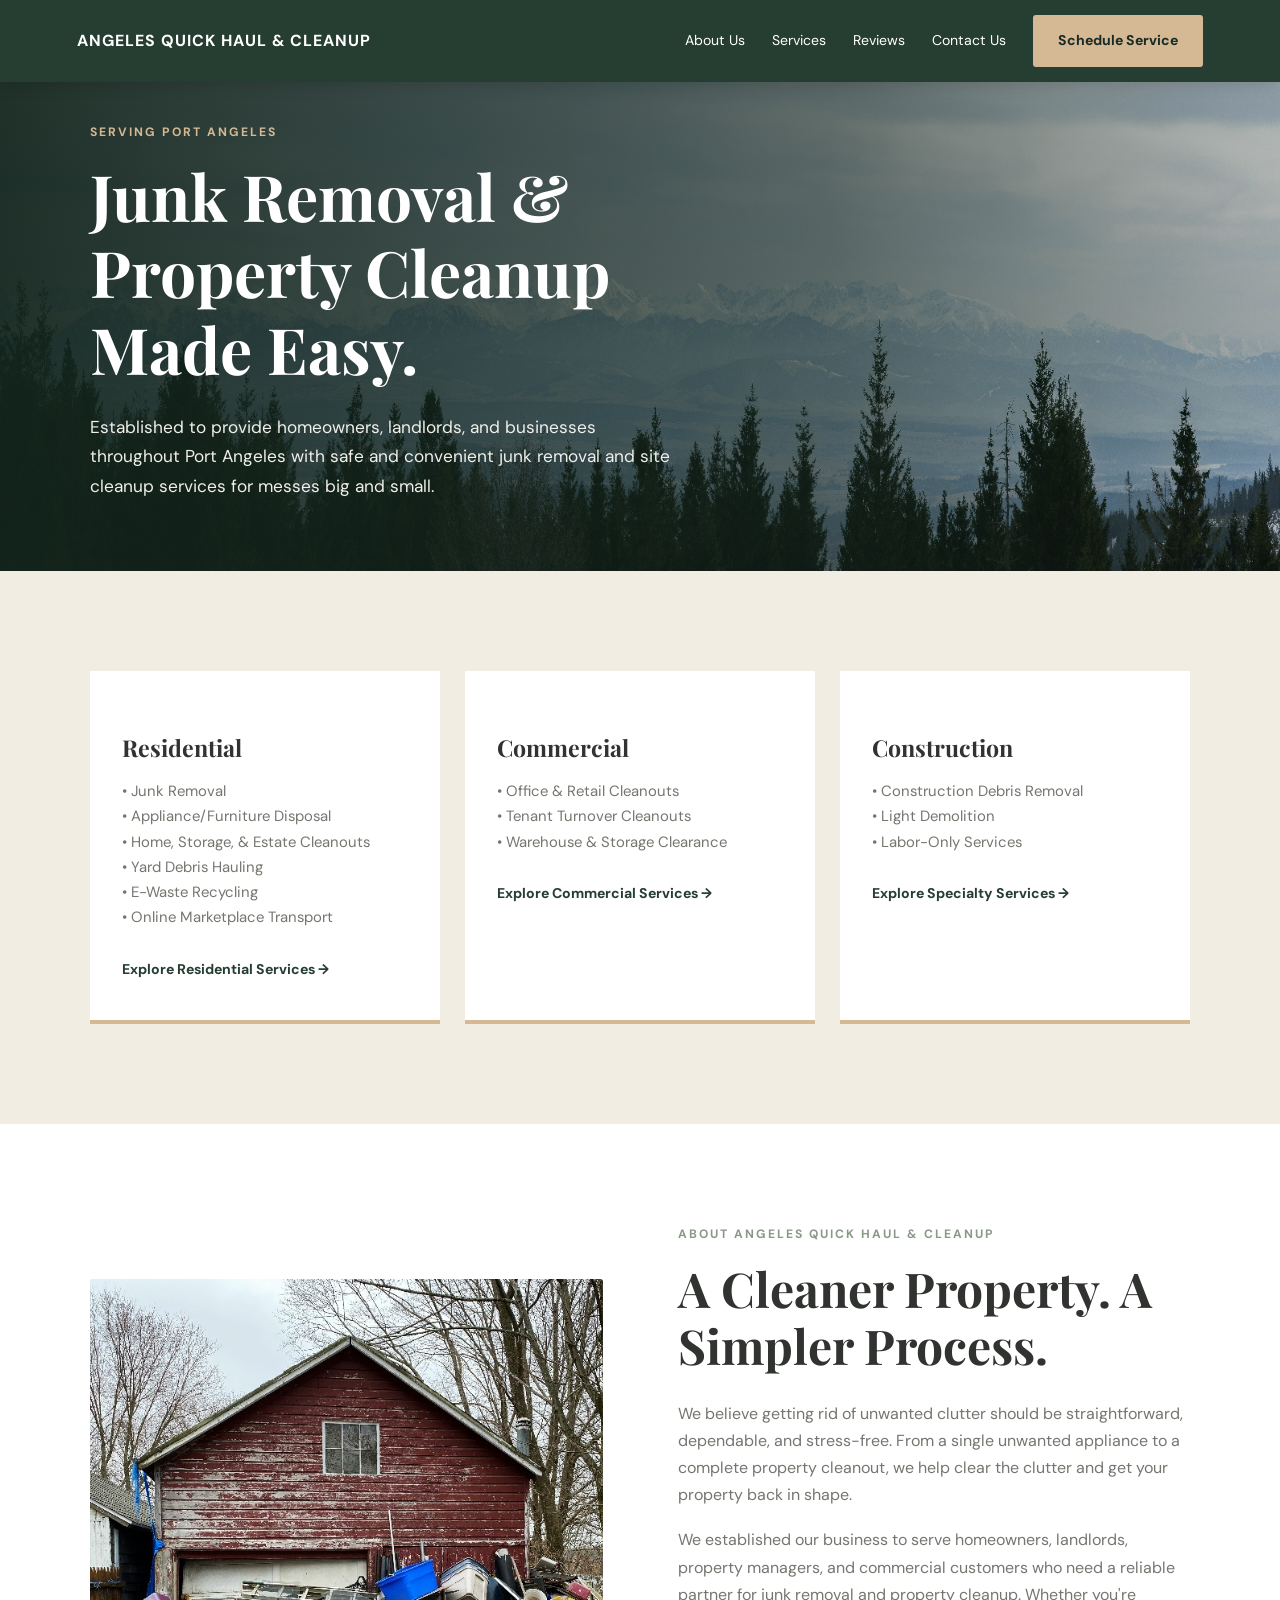
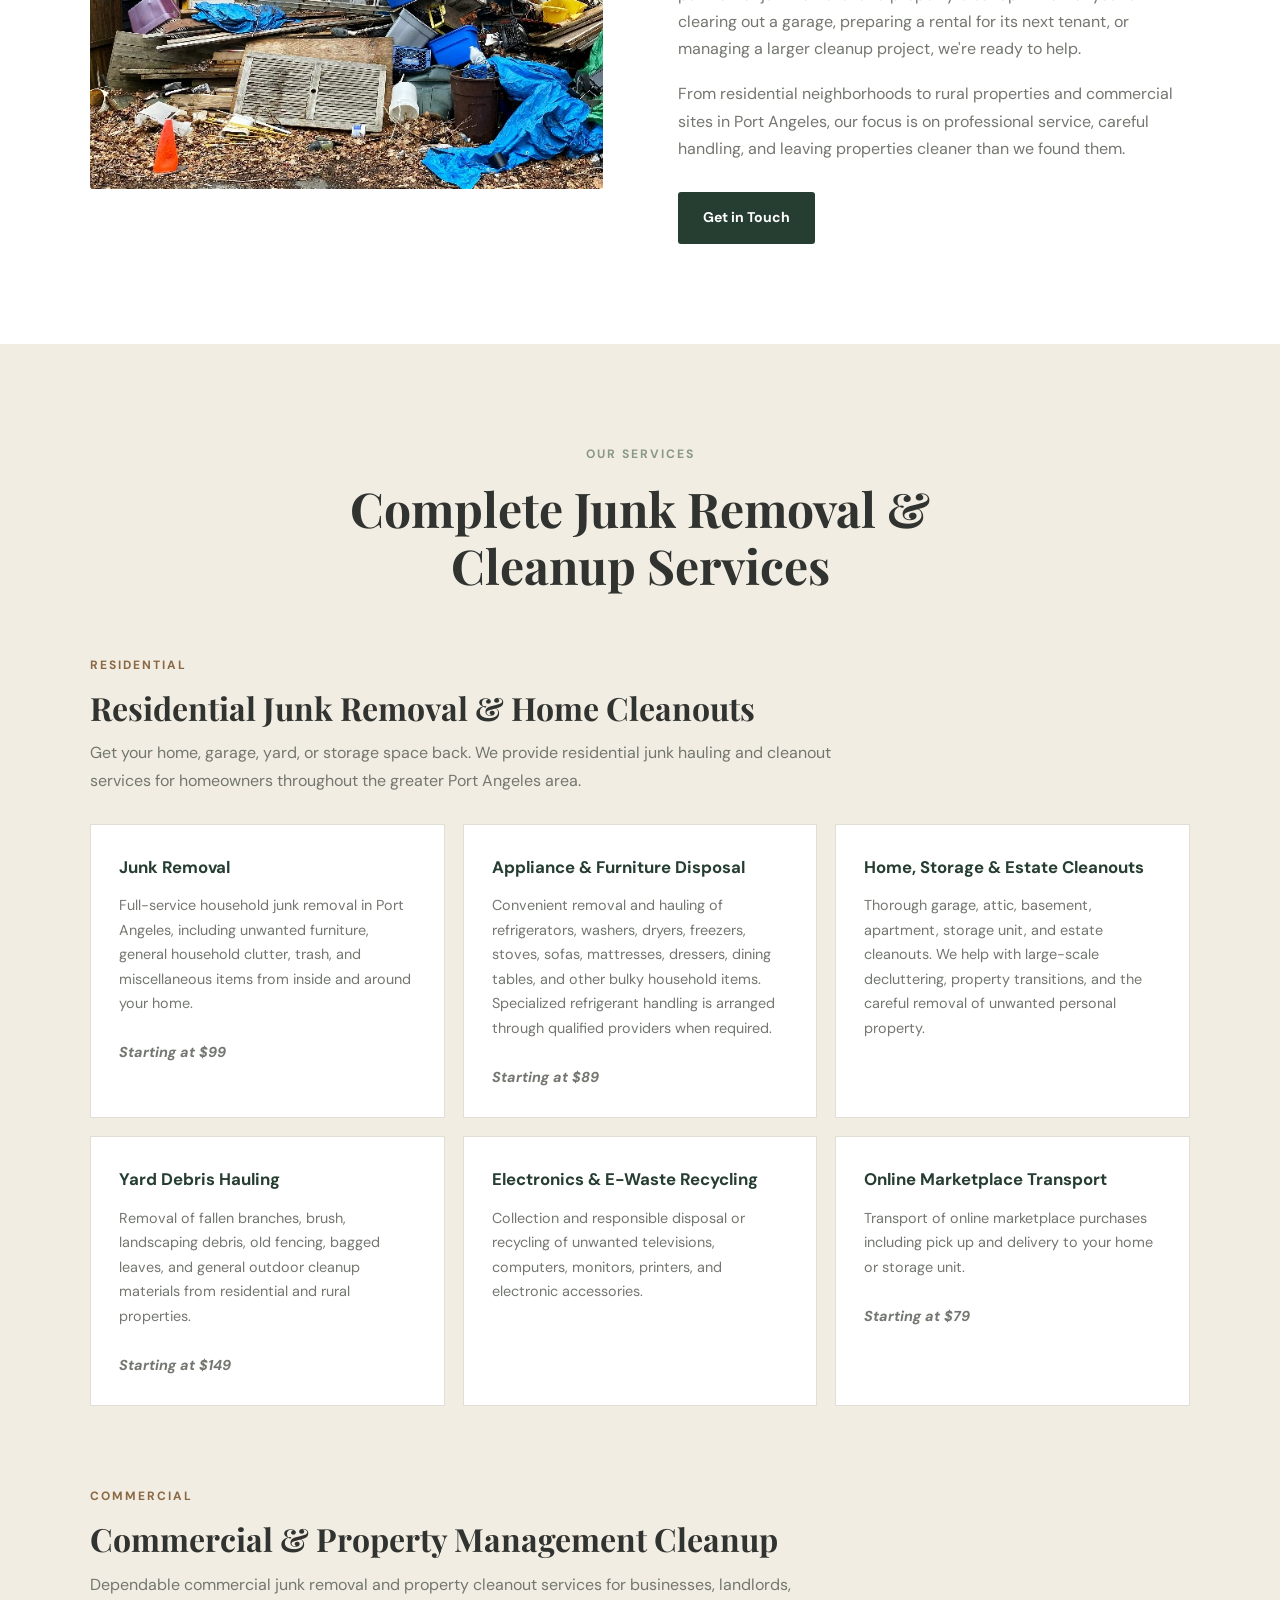
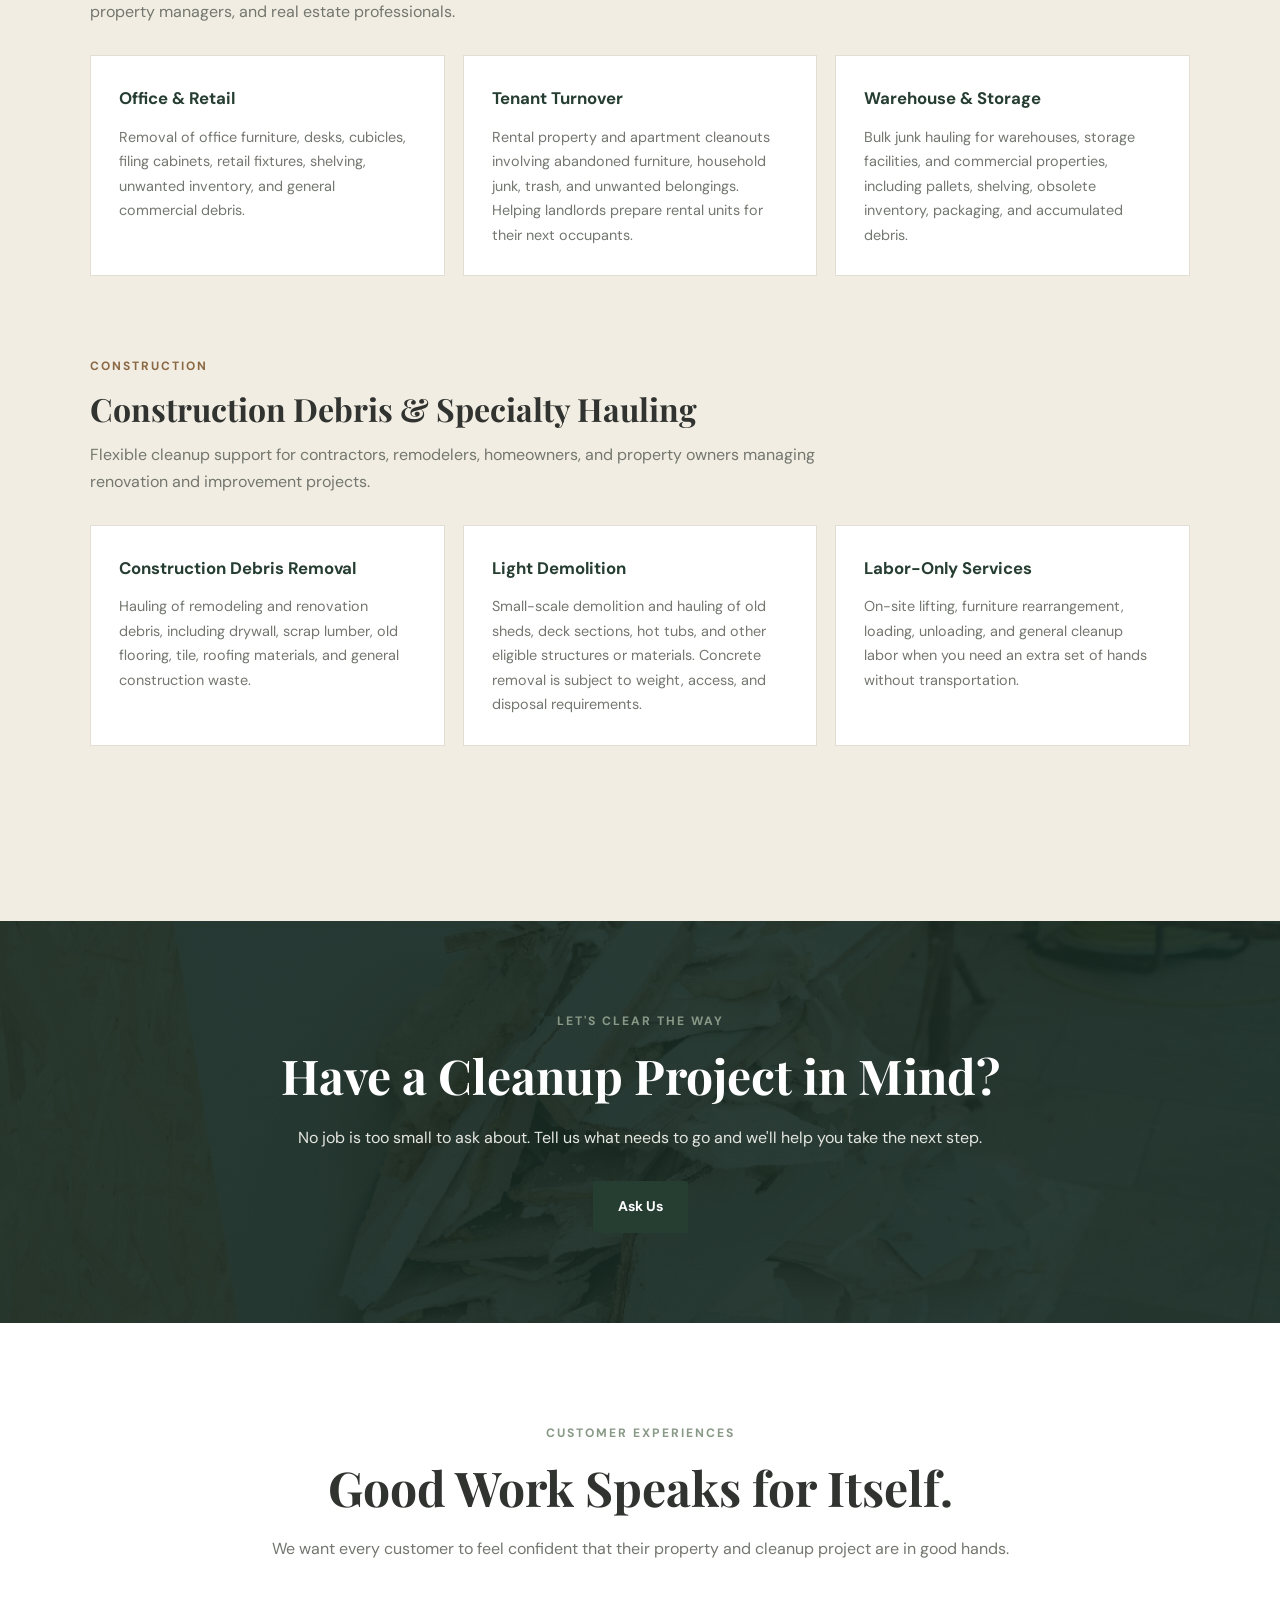
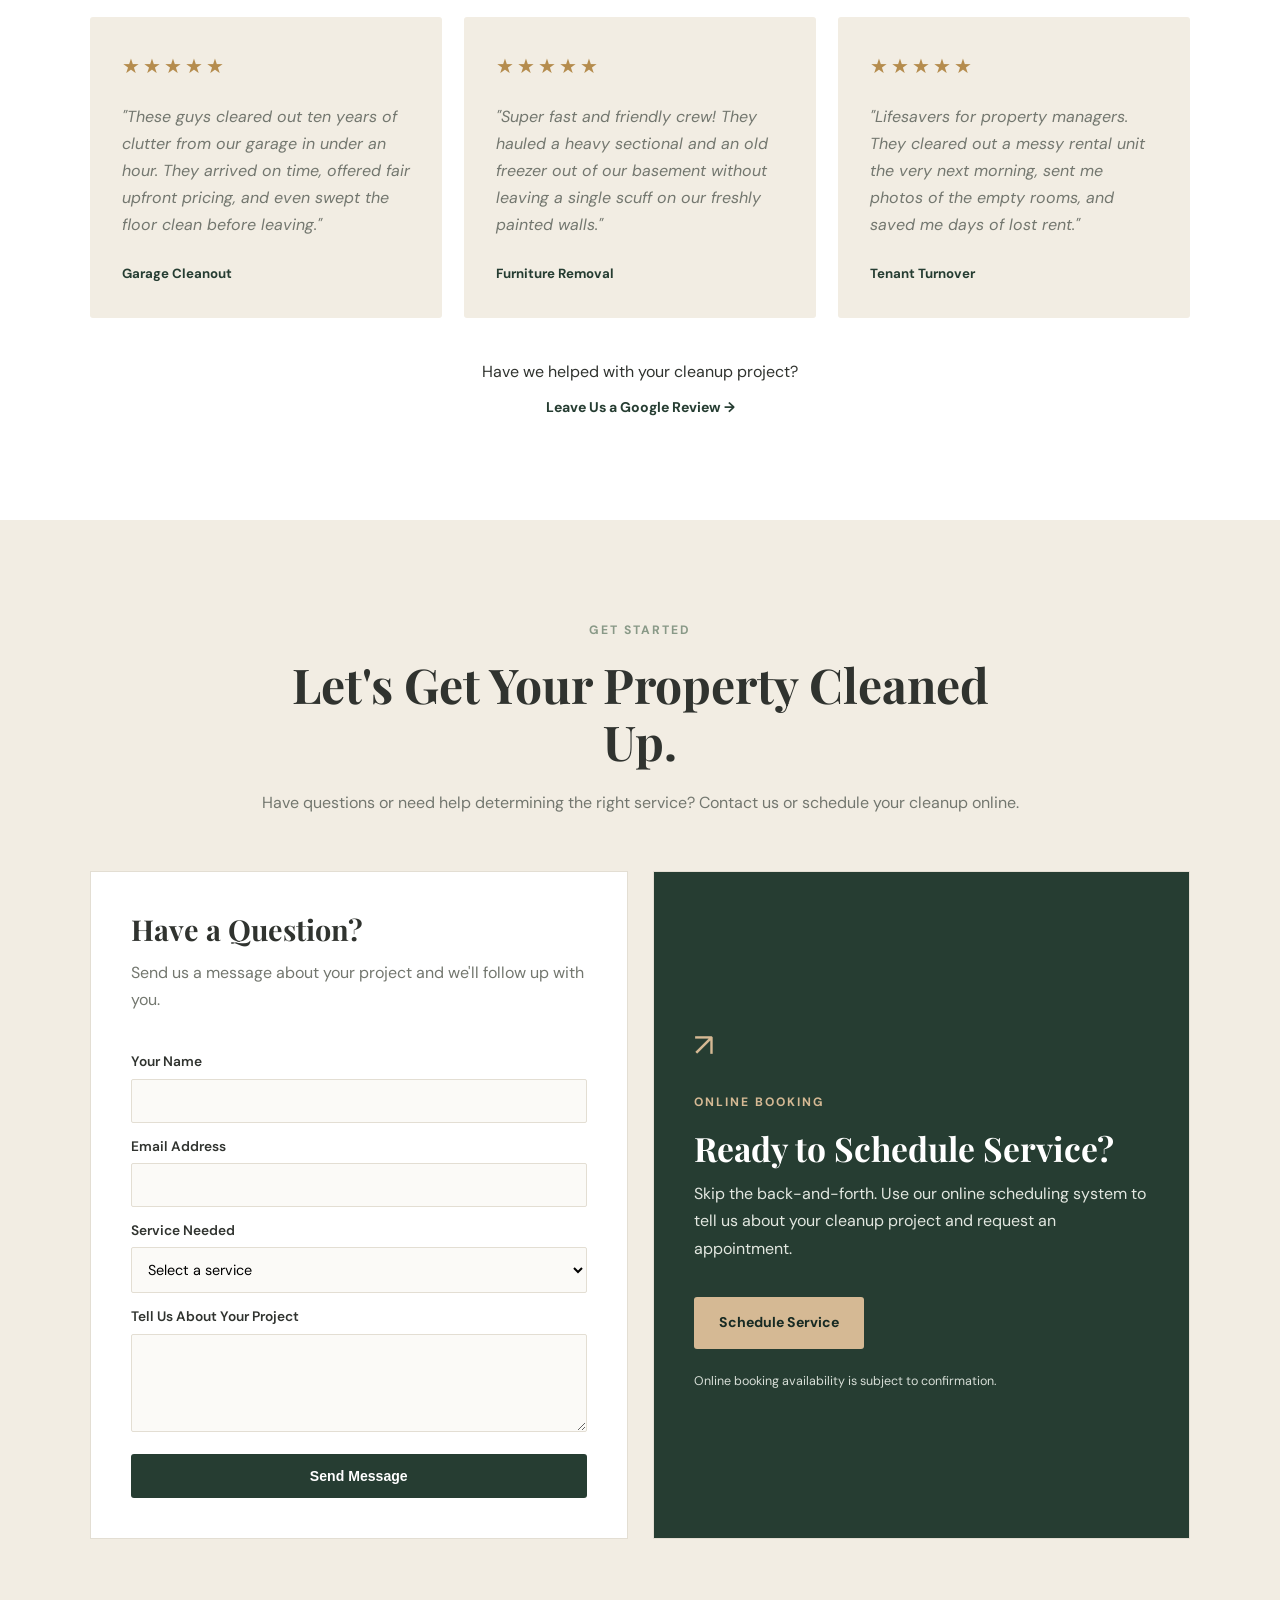
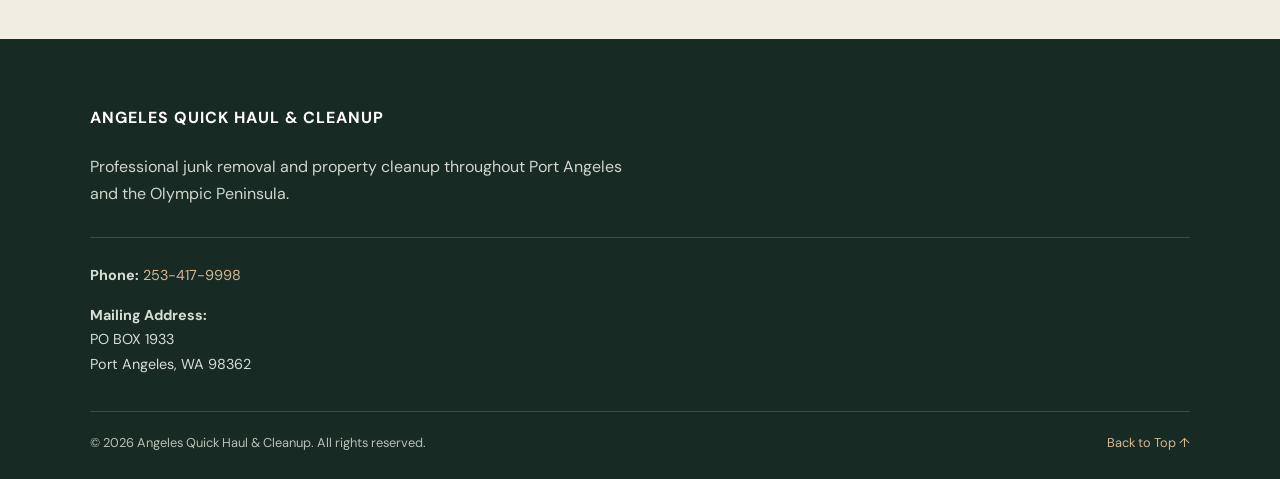
==== commit 158e34c3: "Update index.html" ====
--- a/index.html
+++ b/index.html
@@ -9,6 +9,16 @@
   <!-- BASIC PAGE INFORMATION AND SEO -->
   <meta charset="UTF-8">
   <meta name="viewport" content="width=device-width, initial-scale=1.0">
+  <!--<Delete line below when ready for indexing>-->
+
+  <!--<Also update the robots file to:
+  
+  User-agent: *
+  Allow: /
+
+  Sitemap: https://angelescleanup.com/sitemap.xml
+
+-->
   <meta name="robots" content="noindex, nofollow">
   <title>Angeles Cleanup | Junk Removal & Property Cleanup in Port Angeles, WA</title>
 
@@ -102,7 +112,7 @@
         <a href="#contact">Contact Us</a>
 
         <!-- REPLACE CRM_URL WITH YOUR FUTURE BOOKING LINK -->
-        <a href="widget.zenbooker.com/book/angelesquickhaulcleanup"
+        <a href="https://widget.zenbooker.com/book/angelesquickhaulcleanup"
           class="button button-nav"
           target="_blank"
           rel="noopener noreferrer">
@@ -159,7 +169,7 @@
             • Home, Storage, & Estate Cleanouts<br>
             • Yard Debris Hauling<br>
             • E-Waste Recycling<br>
-            • Marketplace Transport<br>
+            • Online Marketplace Transport<br>
           </p>
           <a href="#residential" class="text-link">
             Explore Residential Services →
@@ -285,7 +295,9 @@
               Full-service household junk removal in Port Angeles,
               including unwanted furniture, general household
               clutter, trash, and miscellaneous items from inside
-              and around your home.
+              and around your home. <br>
+              <br>
+              <b><i>Starting at $99</i></b>
             </p>
           </article>
 
@@ -296,7 +308,9 @@
               washers, dryers, freezers, stoves, sofas, mattresses,
               dressers, dining tables, and other bulky household
               items. Specialized refrigerant handling is arranged
-              through qualified providers when required.
+              through qualified providers when required.<br>
+              <br>
+              <b><i>Starting at $89</i></b>
             </p>
           </article>
 
@@ -315,7 +329,9 @@
             <p>
               Removal of fallen branches, brush, landscaping debris,
               old fencing, bagged leaves, and general outdoor
-              cleanup materials from residential and rural properties.
+              cleanup materials from residential and rural properties.<br>
+              <br>
+              <b><i>Starting at $149</i></b>
             </p>
           </article>
 
@@ -329,11 +345,13 @@
           </article>
 
           <article class="detail-card">
-            <h4>Marketplace Transport</h4>
+            <h4>Online Marketplace Transport</h4>
             <p>
               Transport of online marketplace purchases
               including pick up and delivery to your home
-              or storage unit.
+              or storage unit.<br>
+              <br>
+              <b><i>Starting at $79</i></b>
             </p>
           </article>
 
@@ -638,7 +656,7 @@
             request an appointment.
           </p>
 
-          <a href="widget.zenbooker.com/book/angelesquickhaulcleanup"
+          <a href="https://widget.zenbooker.com/book/angelesquickhaulcleanup"
             class="button button-primary"
             target="_blank"
             rel="noopener noreferrer">
@@ -699,7 +717,7 @@
   </footer>
 
 <!-- MOBILE FLOATING SCHEDULE BUTTON -->
-<a href="widget.zenbooker.com/book/angelesquickhaulcleanup"
+<a href="https://widget.zenbooker.com/book/angelesquickhaulcleanup"
    class="mobile-floating-cta"
    target="_blank"
    rel="noopener noreferrer">
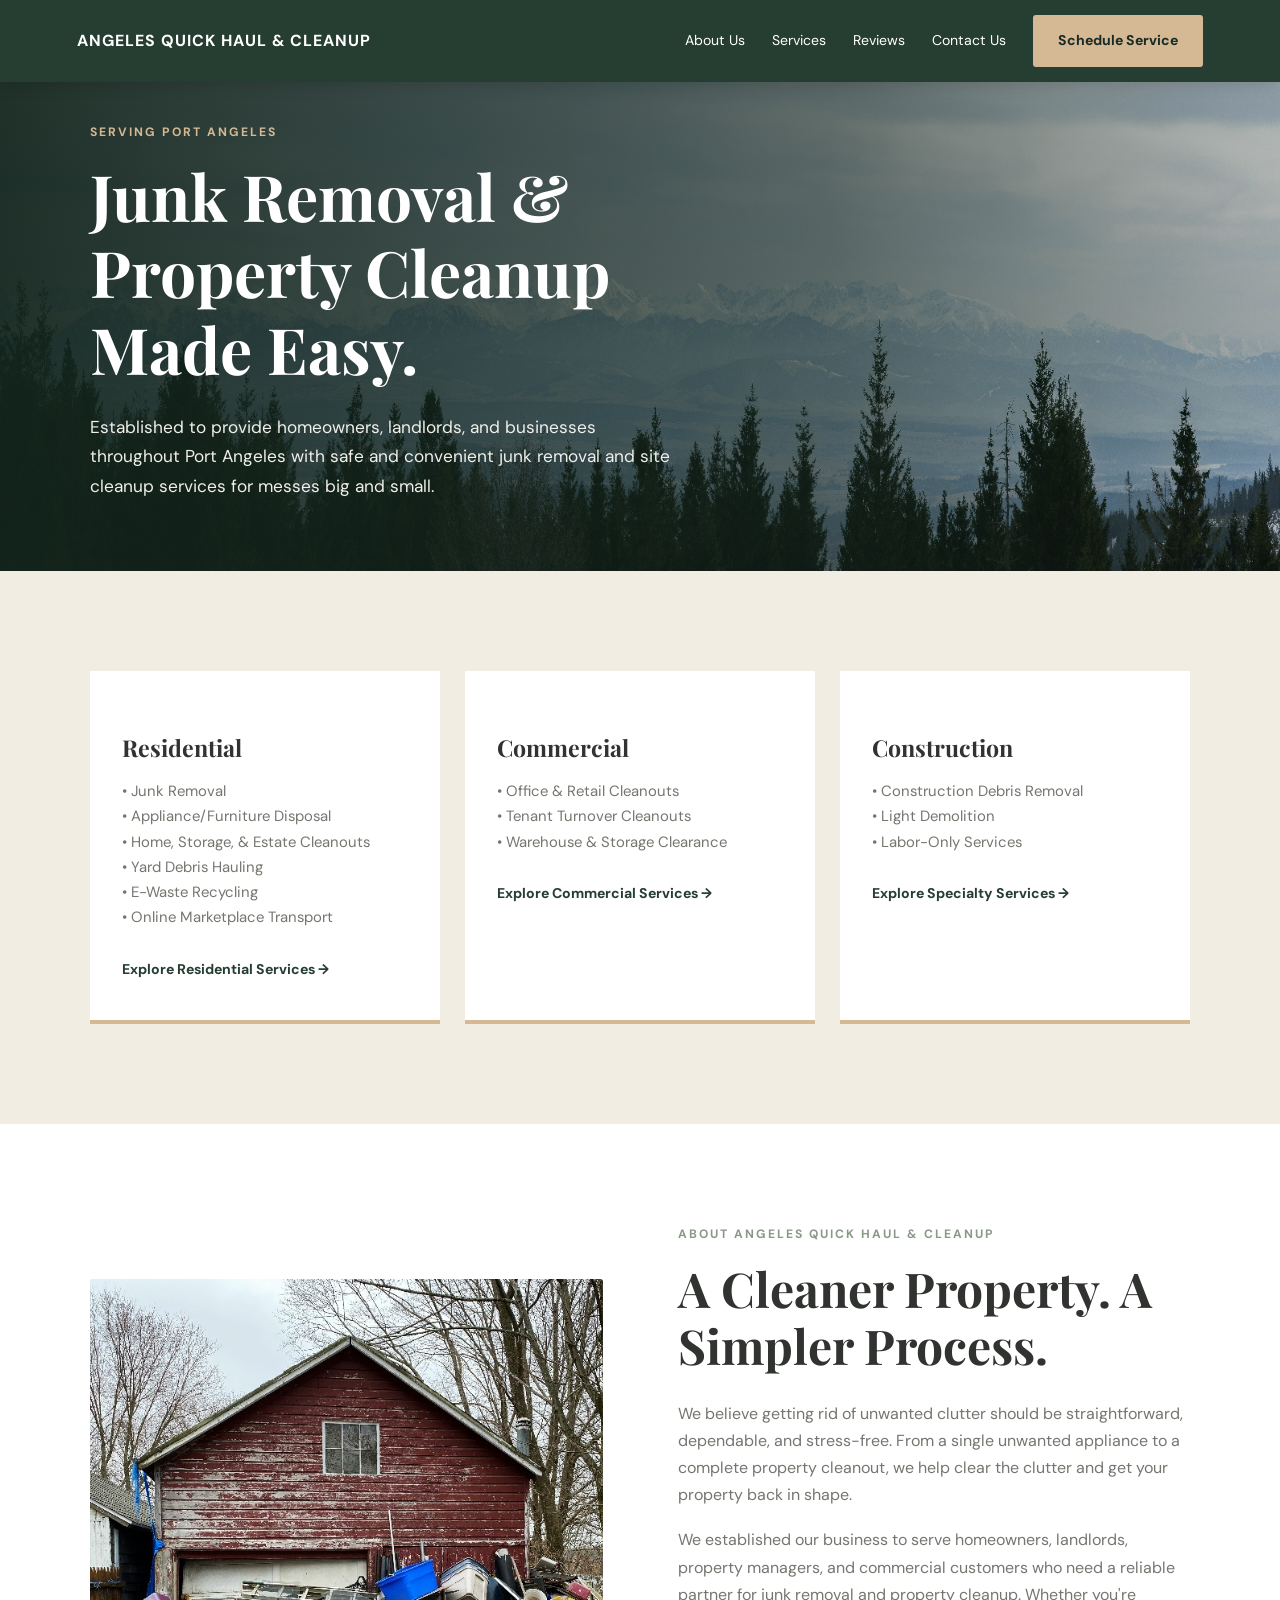
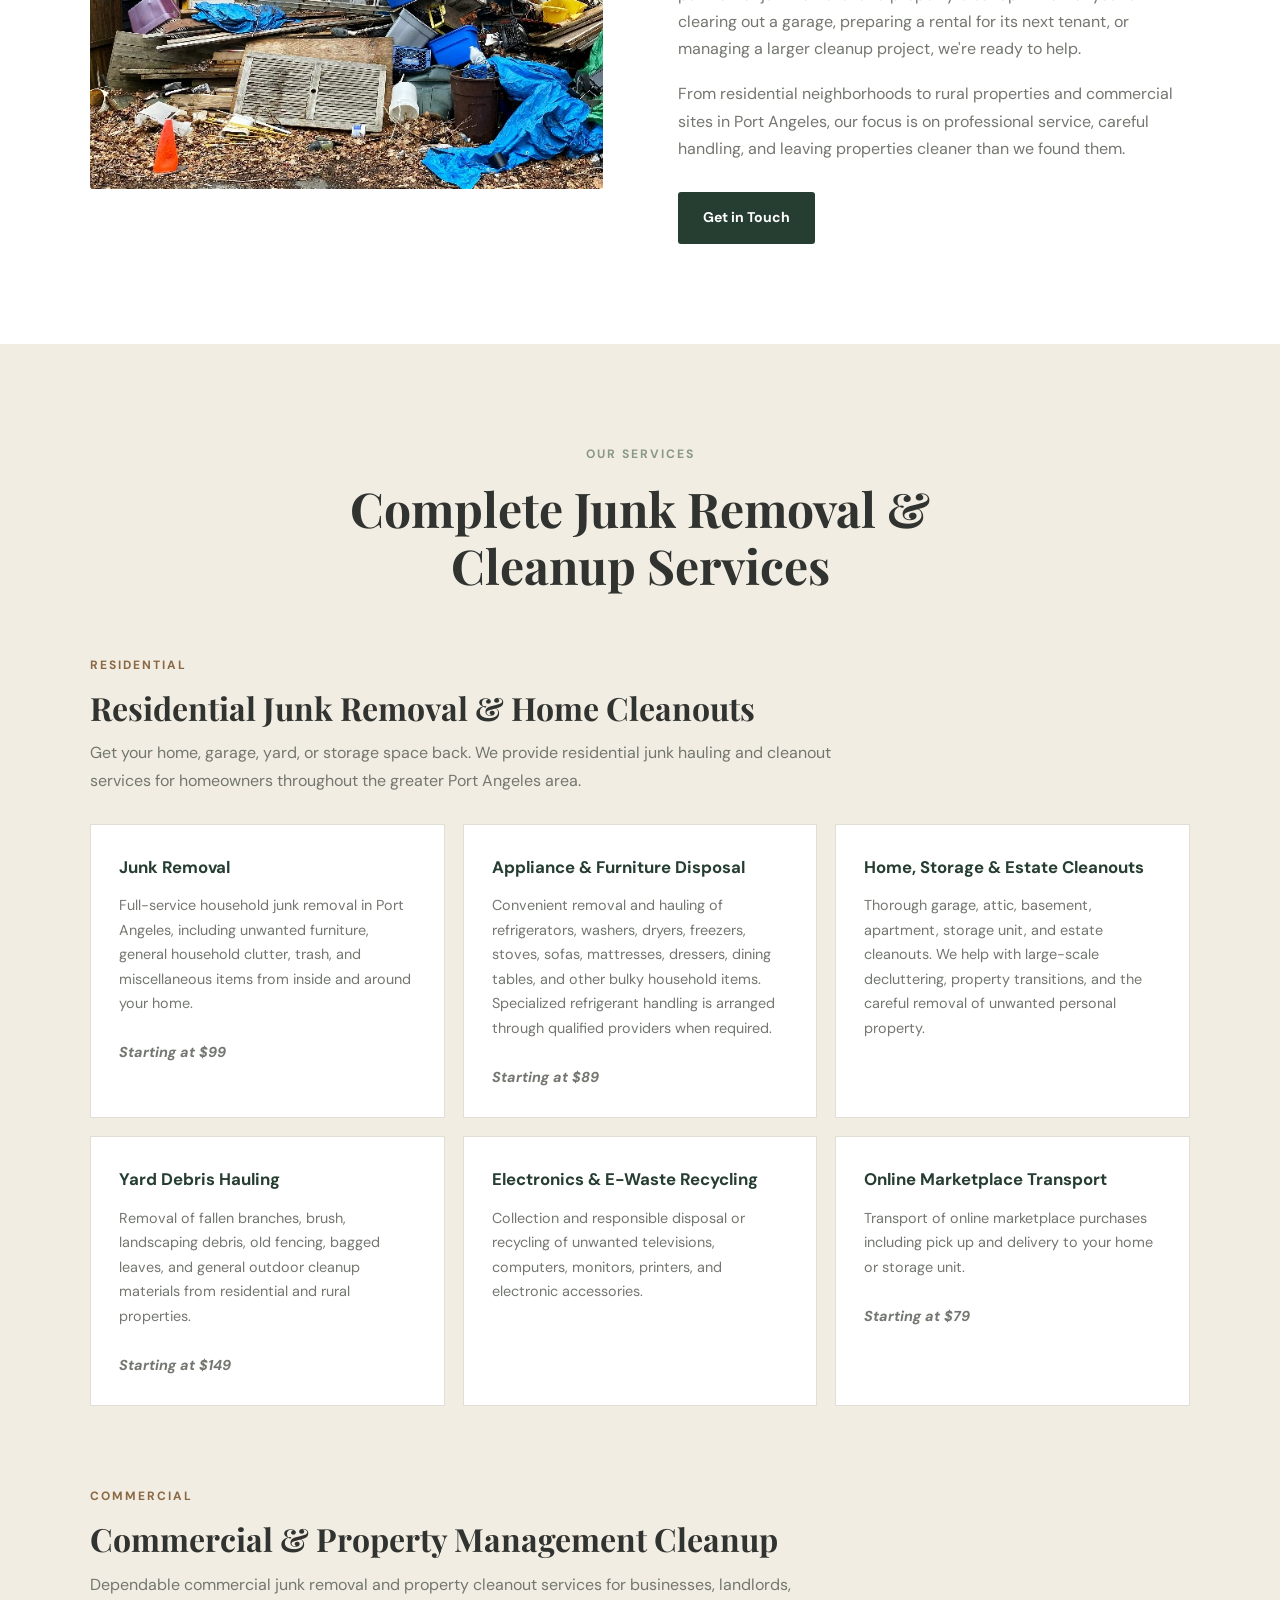
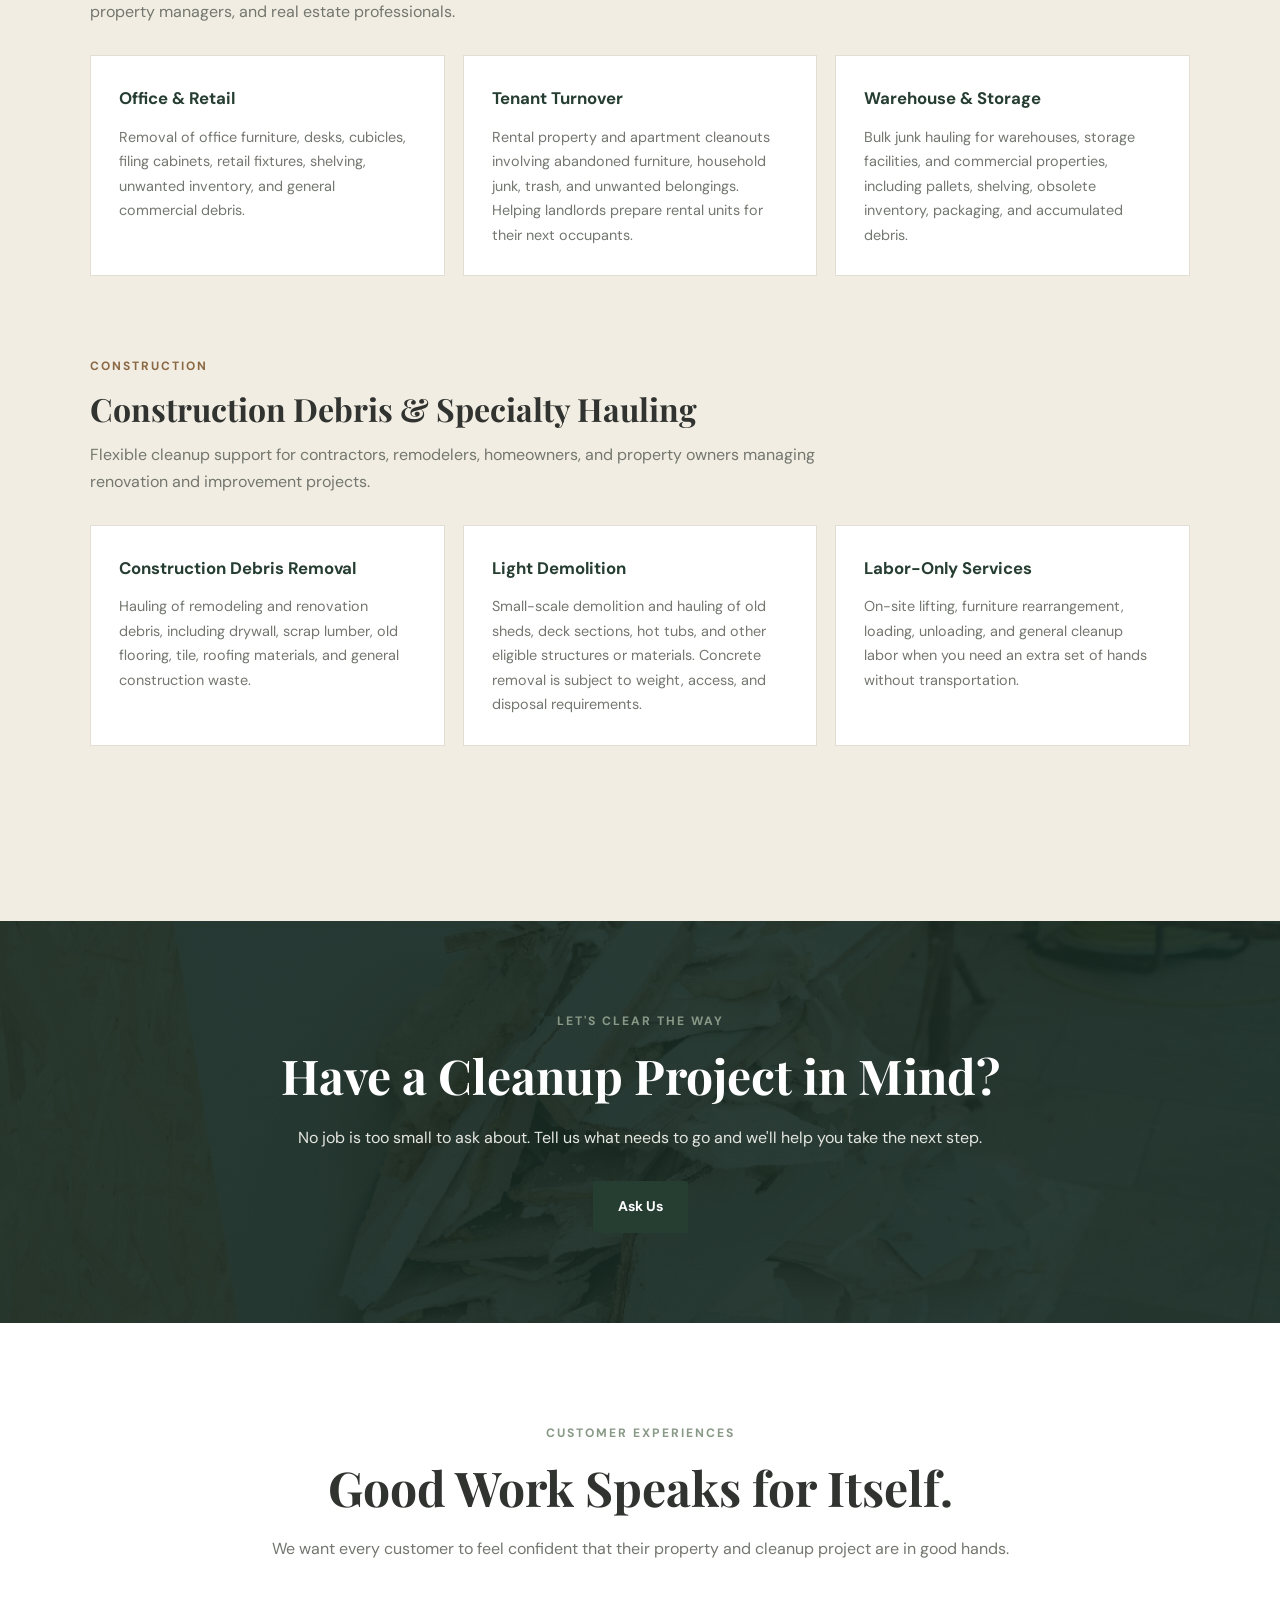
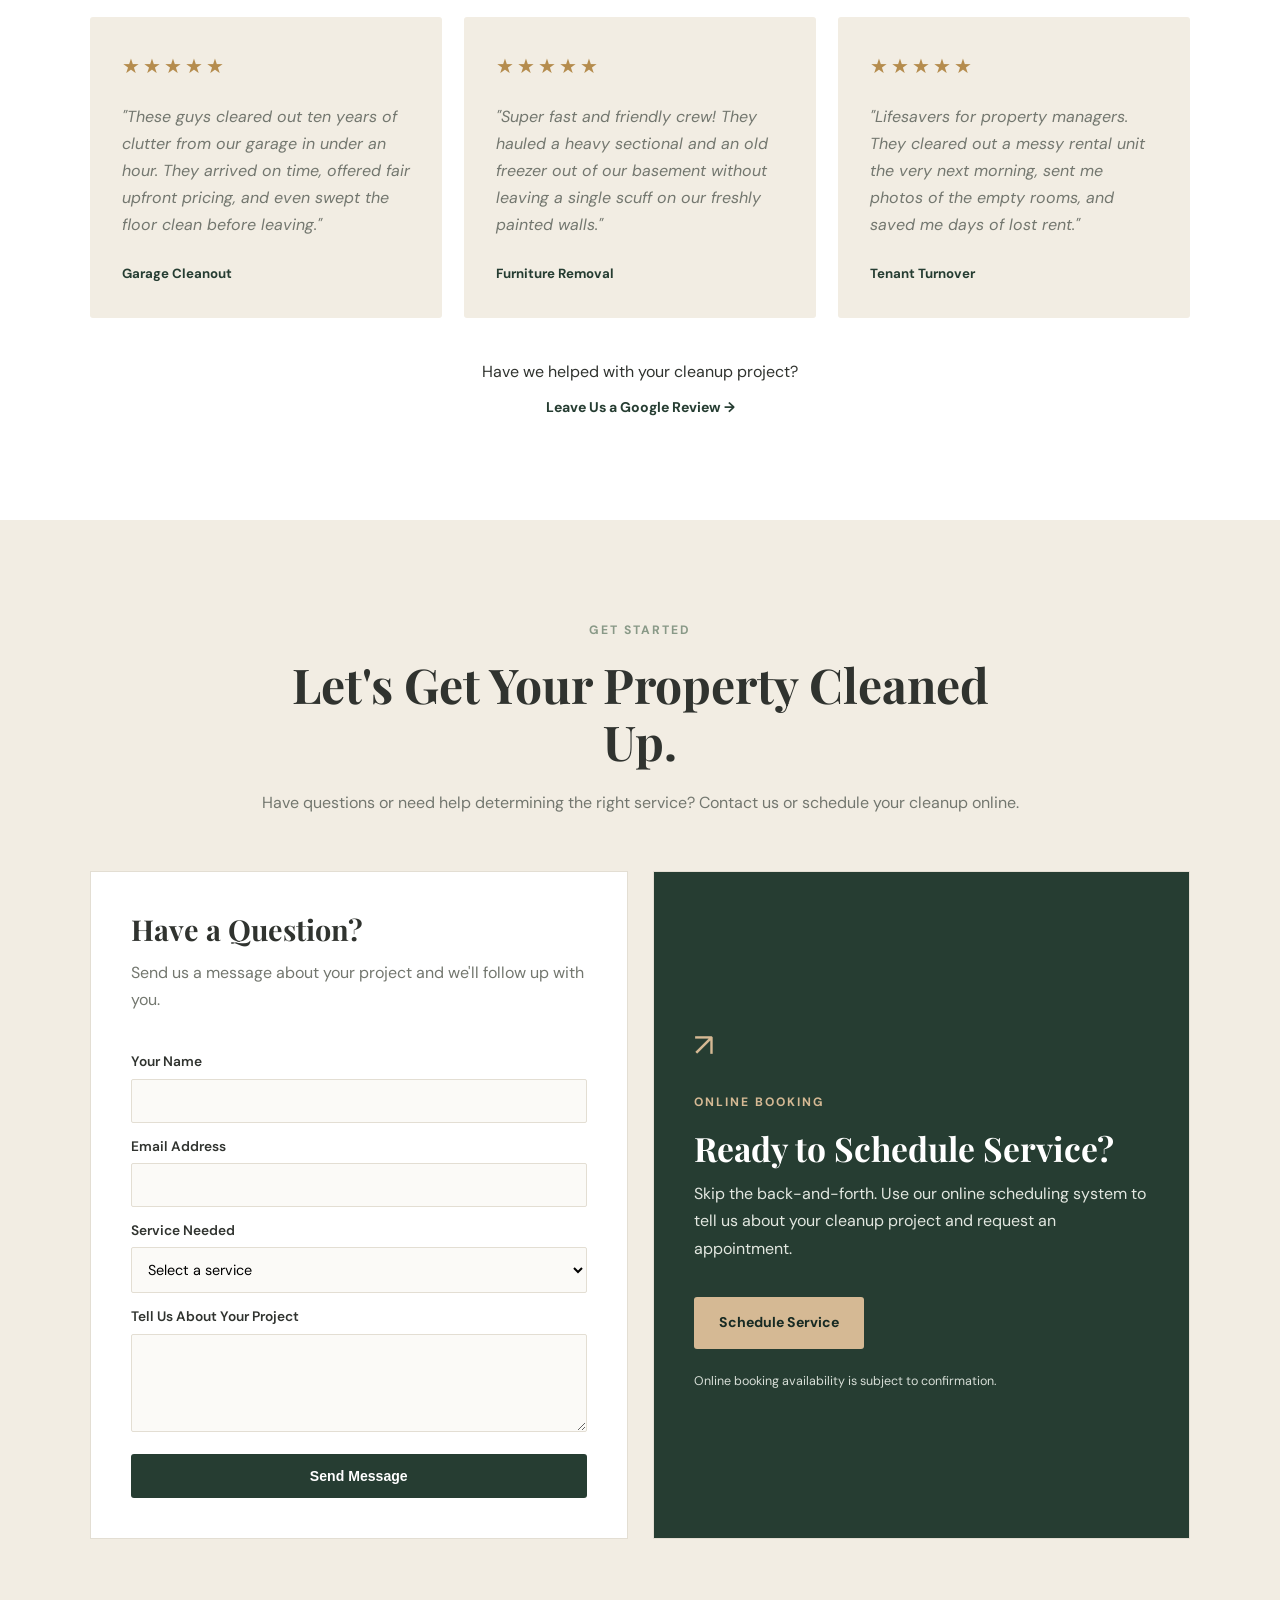
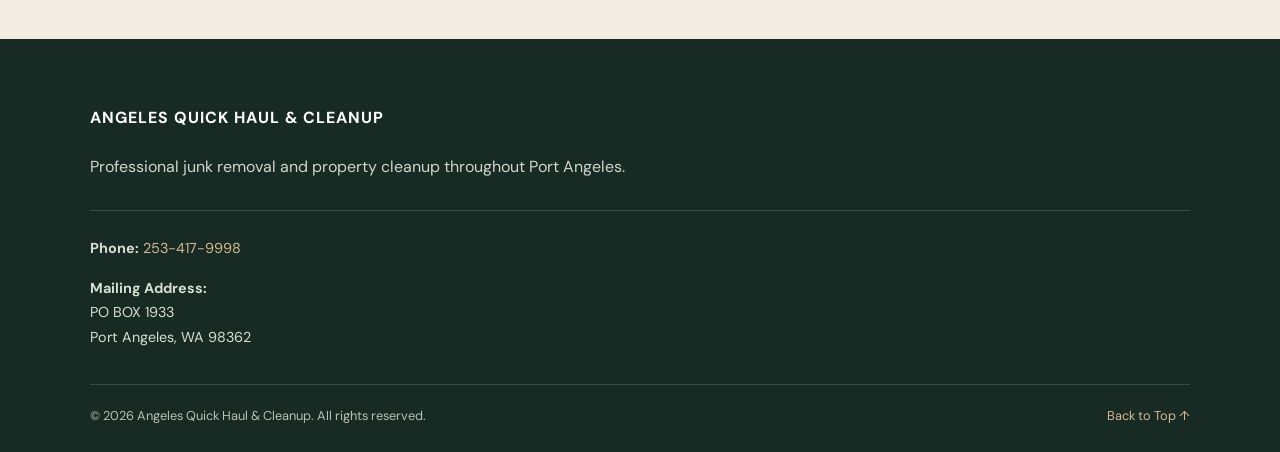
==== commit 061b6c40: "Updated button" ====
--- a/index.html
+++ b/index.html
@@ -691,7 +691,7 @@
 
       <p>
         Professional junk removal and property cleanup
-        throughout Port Angeles and the Olympic Peninsula.
+        throughout Port Angeles.
       </p>
 
       <div class="footer-contact">
--- a/styles.css
+++ b/styles.css
@@ -925,7 +925,7 @@
         transform: translateX(-50%);
 
         /* Position near bottom of screen */
-        bottom: calc(65px + env(safe-area-inset-bottom));
+        bottom: calc(25px + env(safe-area-inset-bottom));
 
         /* Button dimensions */
         width: calc(100% - 40px);
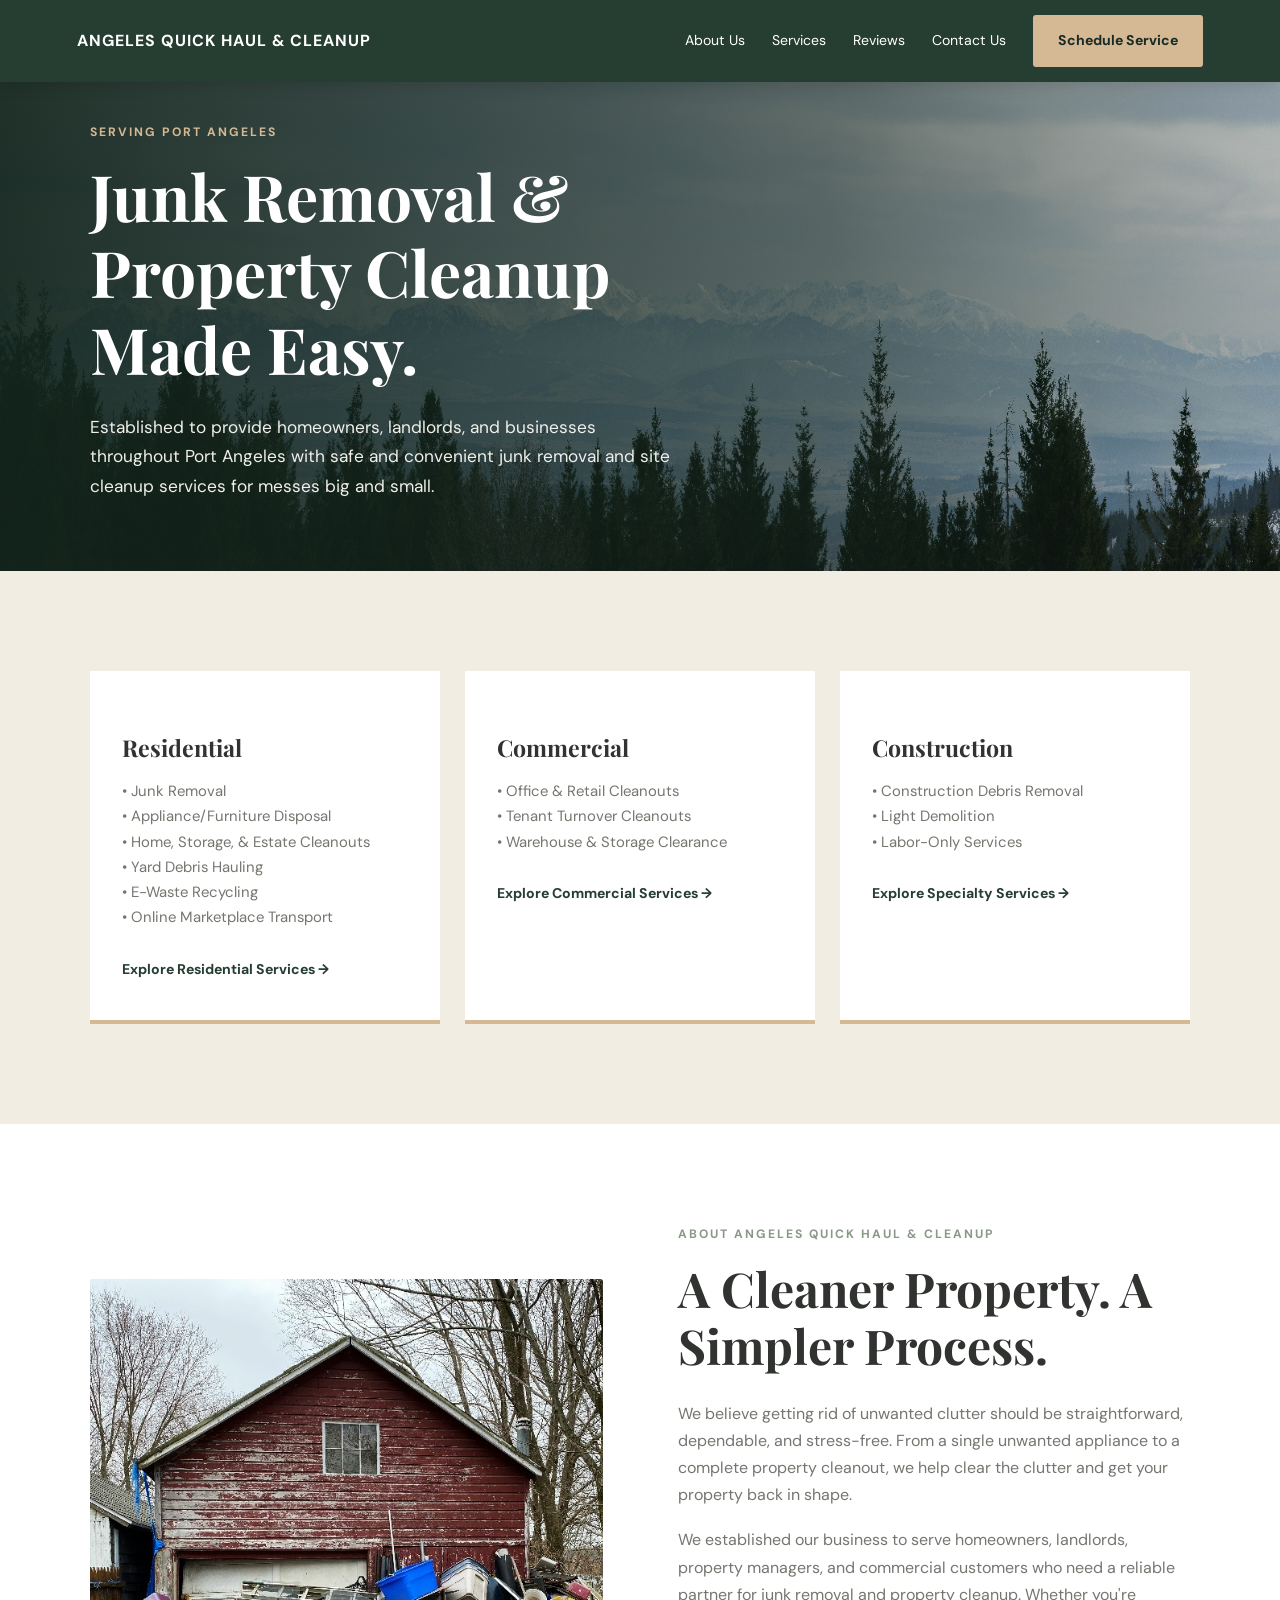
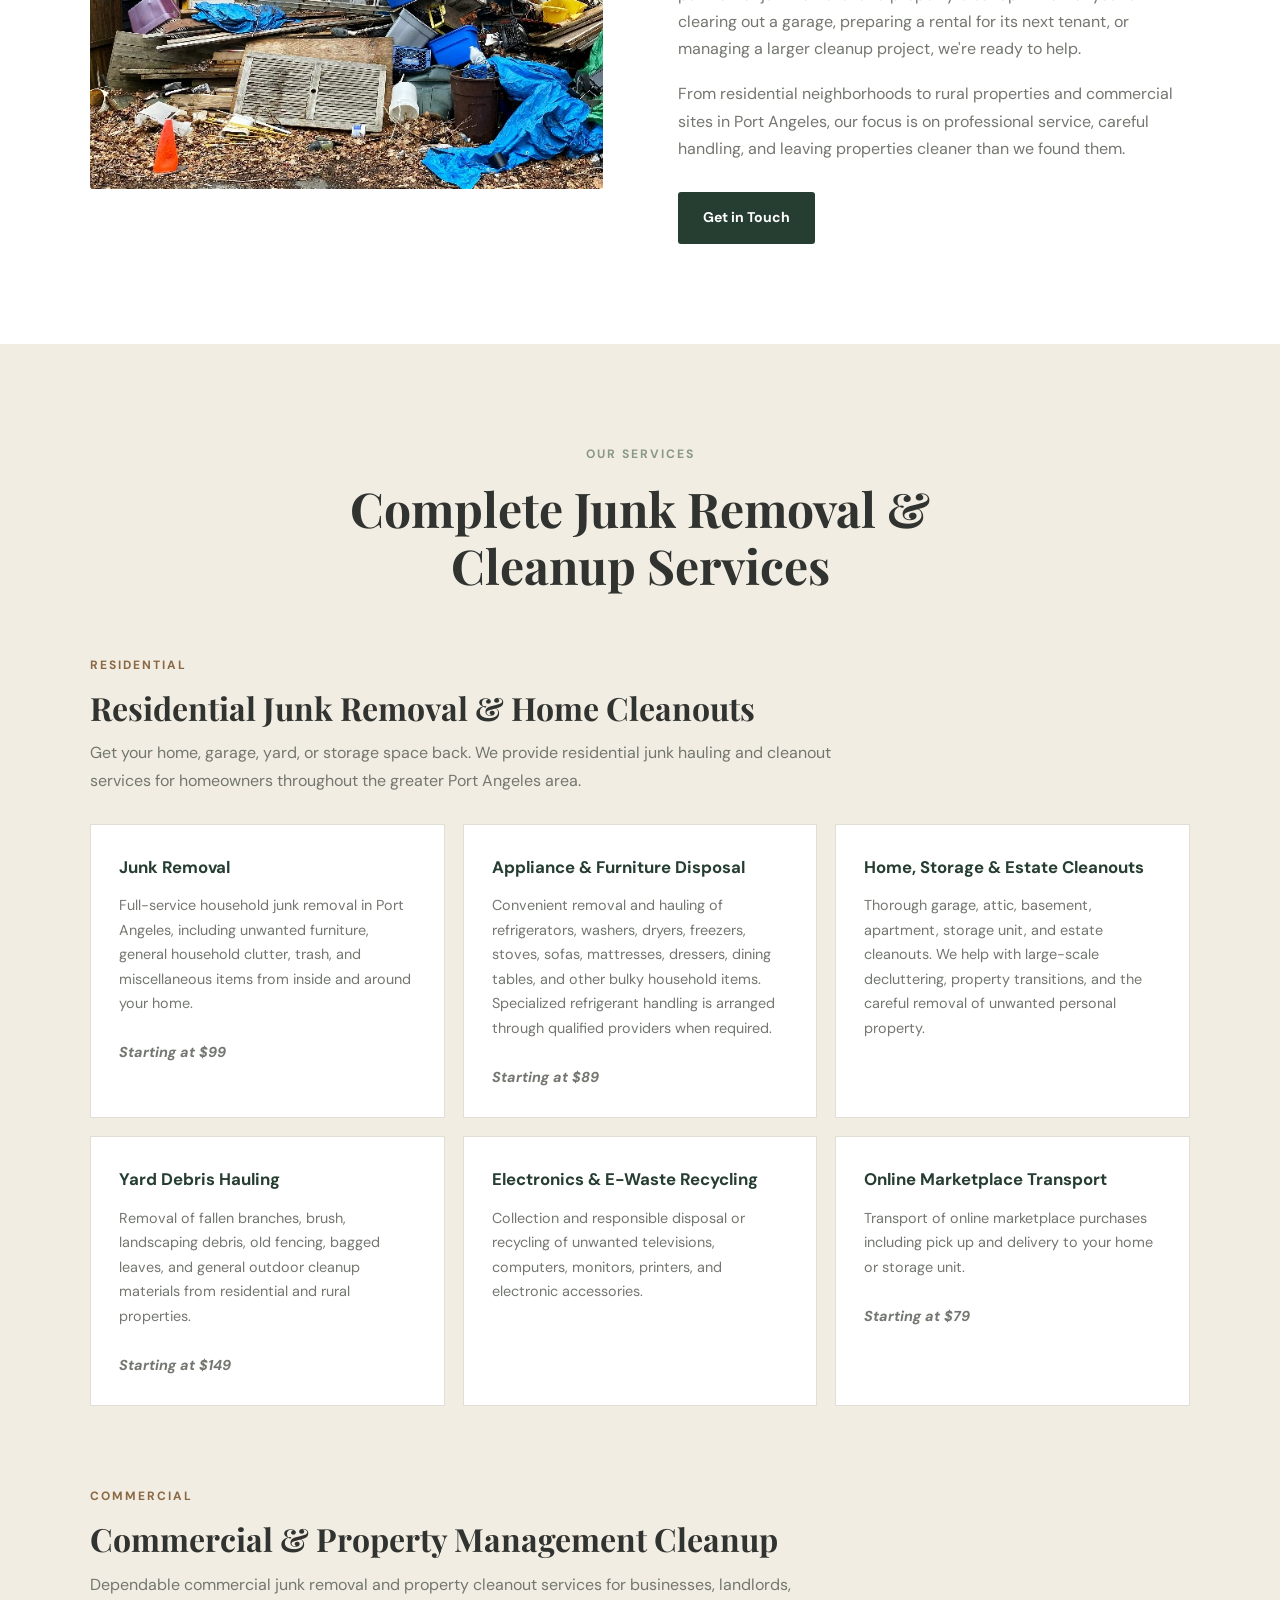
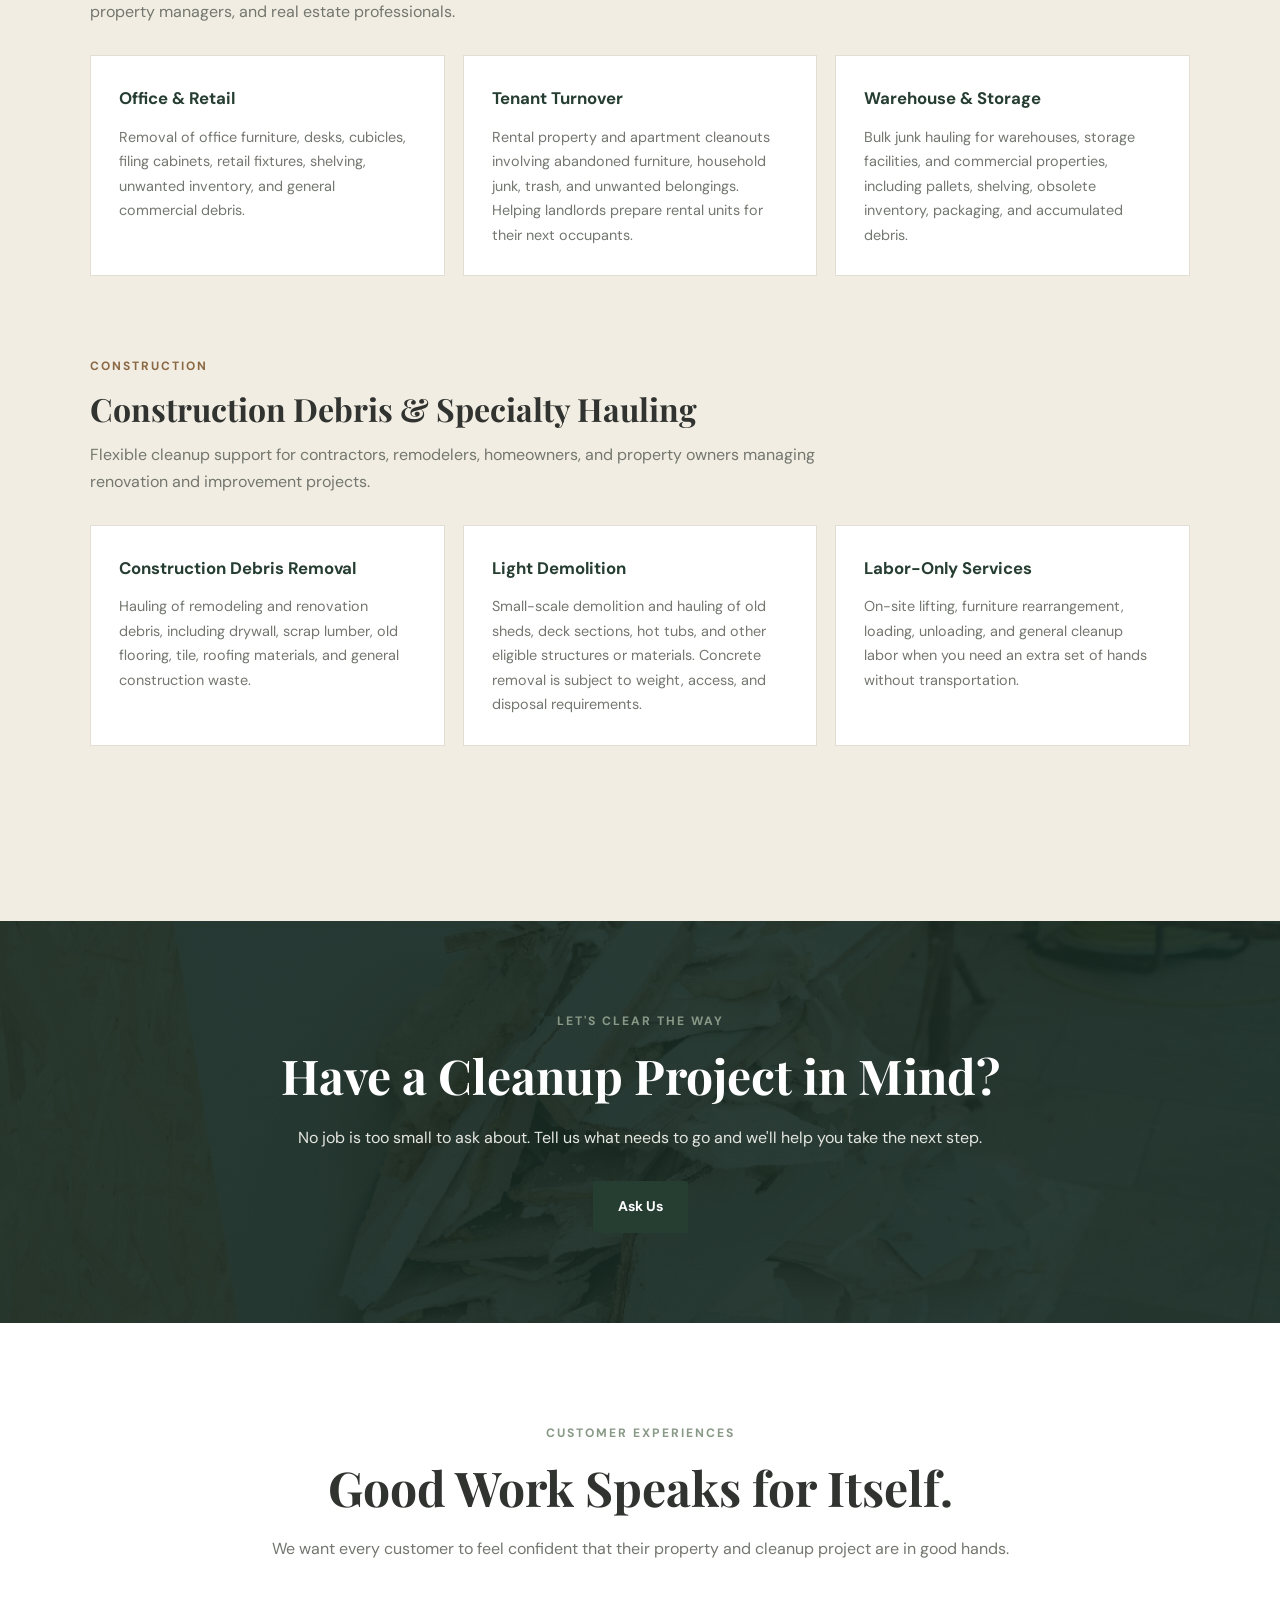
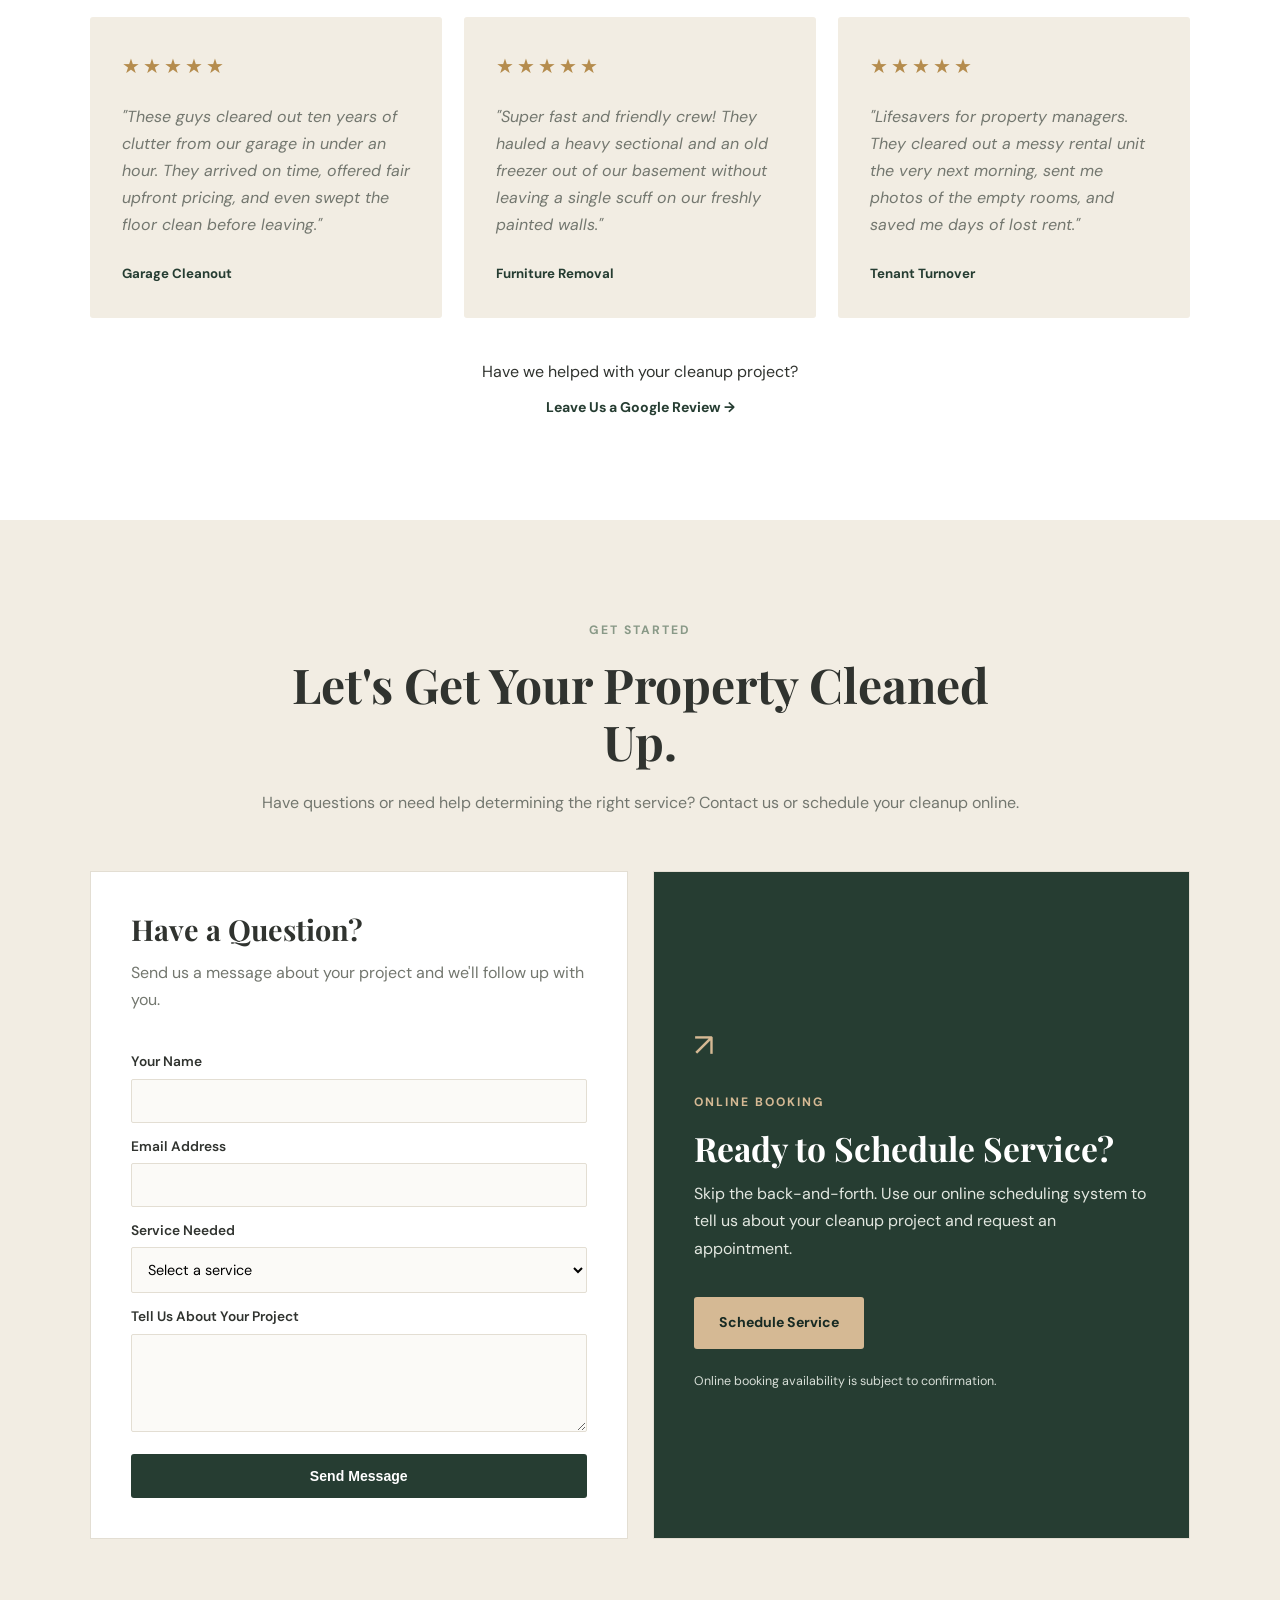
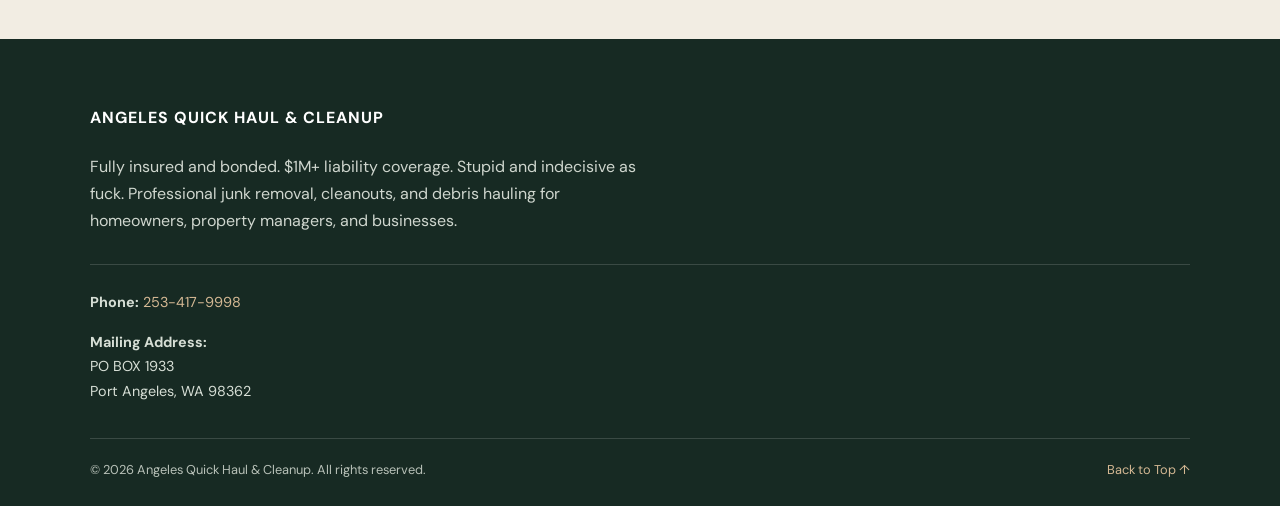
==== commit f96da01e: "Update index.html" ====
--- a/index.html
+++ b/index.html
@@ -690,8 +690,9 @@
       </div>
 
       <p>
-        Professional junk removal and property cleanup
-        throughout Port Angeles.
+        Fully insured and bonded. $1M+ liability coverage. Stupid and indecisive as fuck. Professional 
+        junk removal, cleanouts, and debris hauling for homeowners, 
+        property managers, and businesses.
       </p>
 
       <div class="footer-contact">
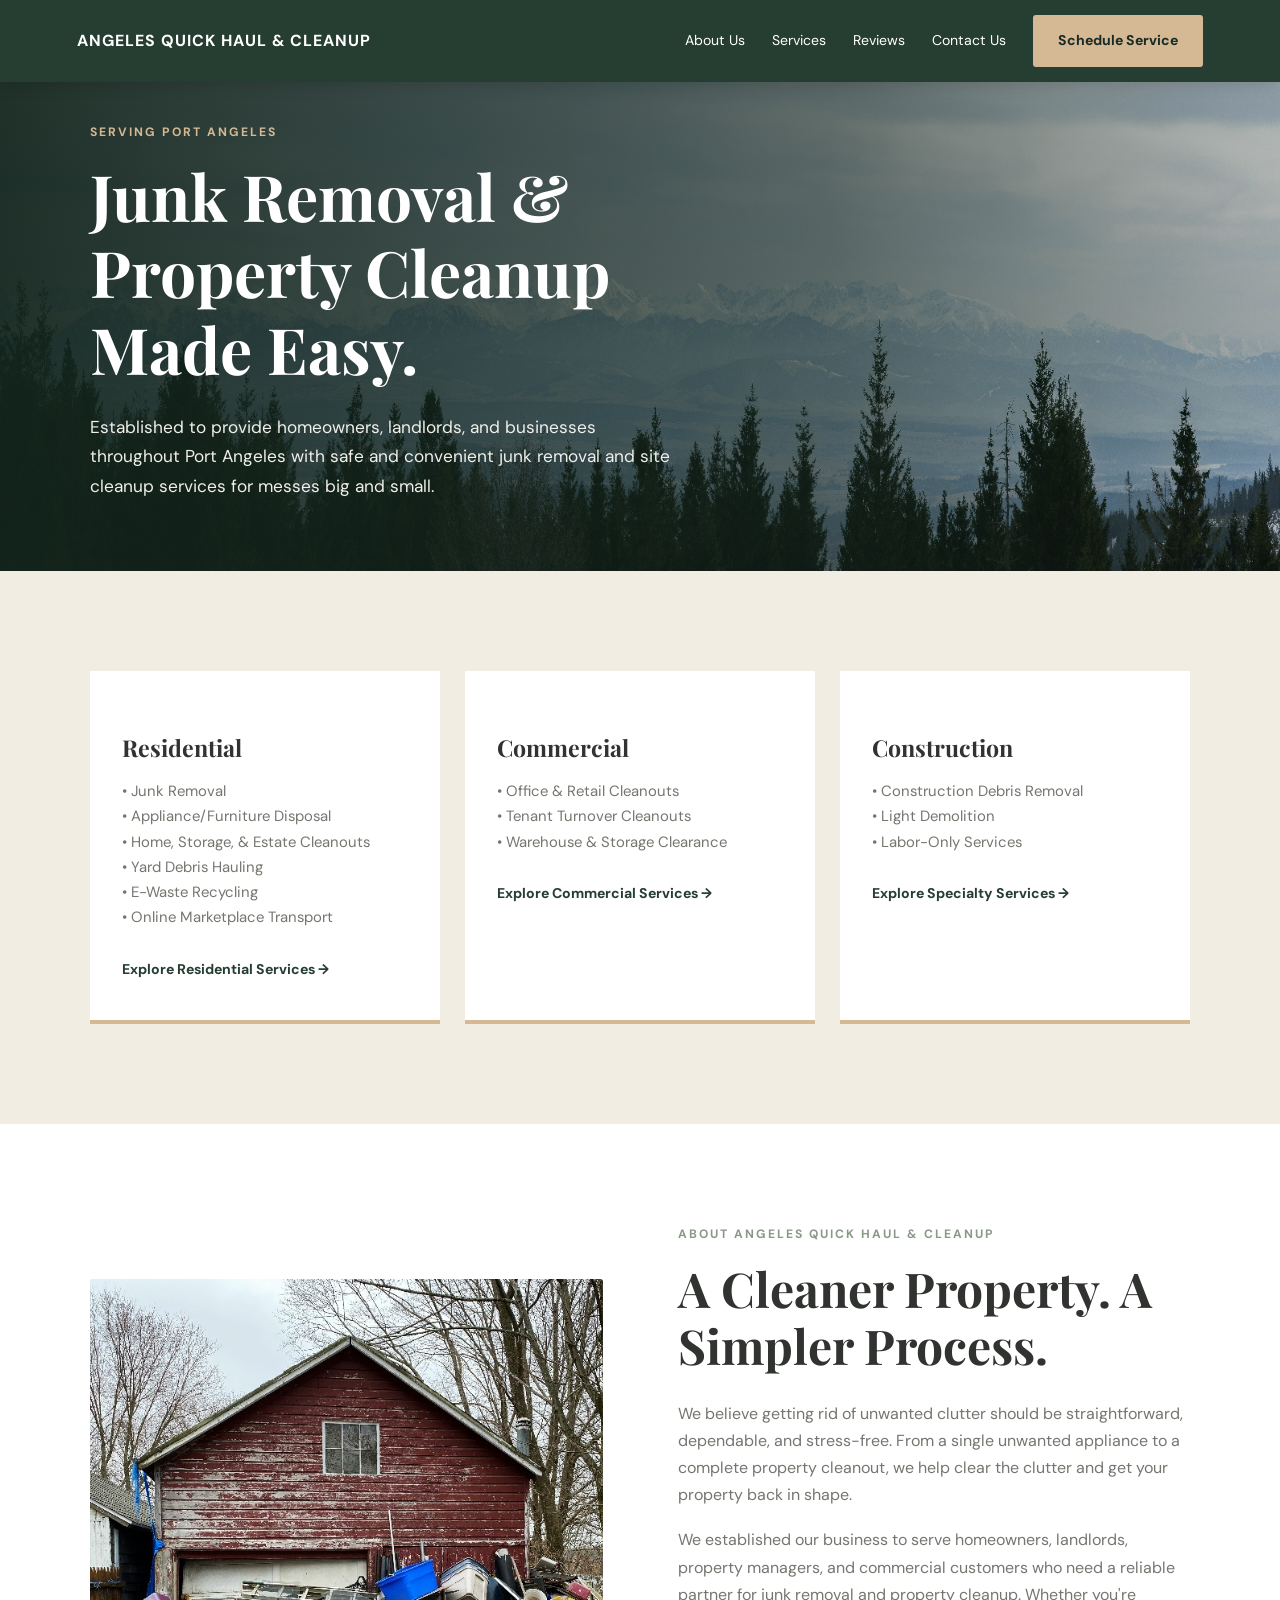
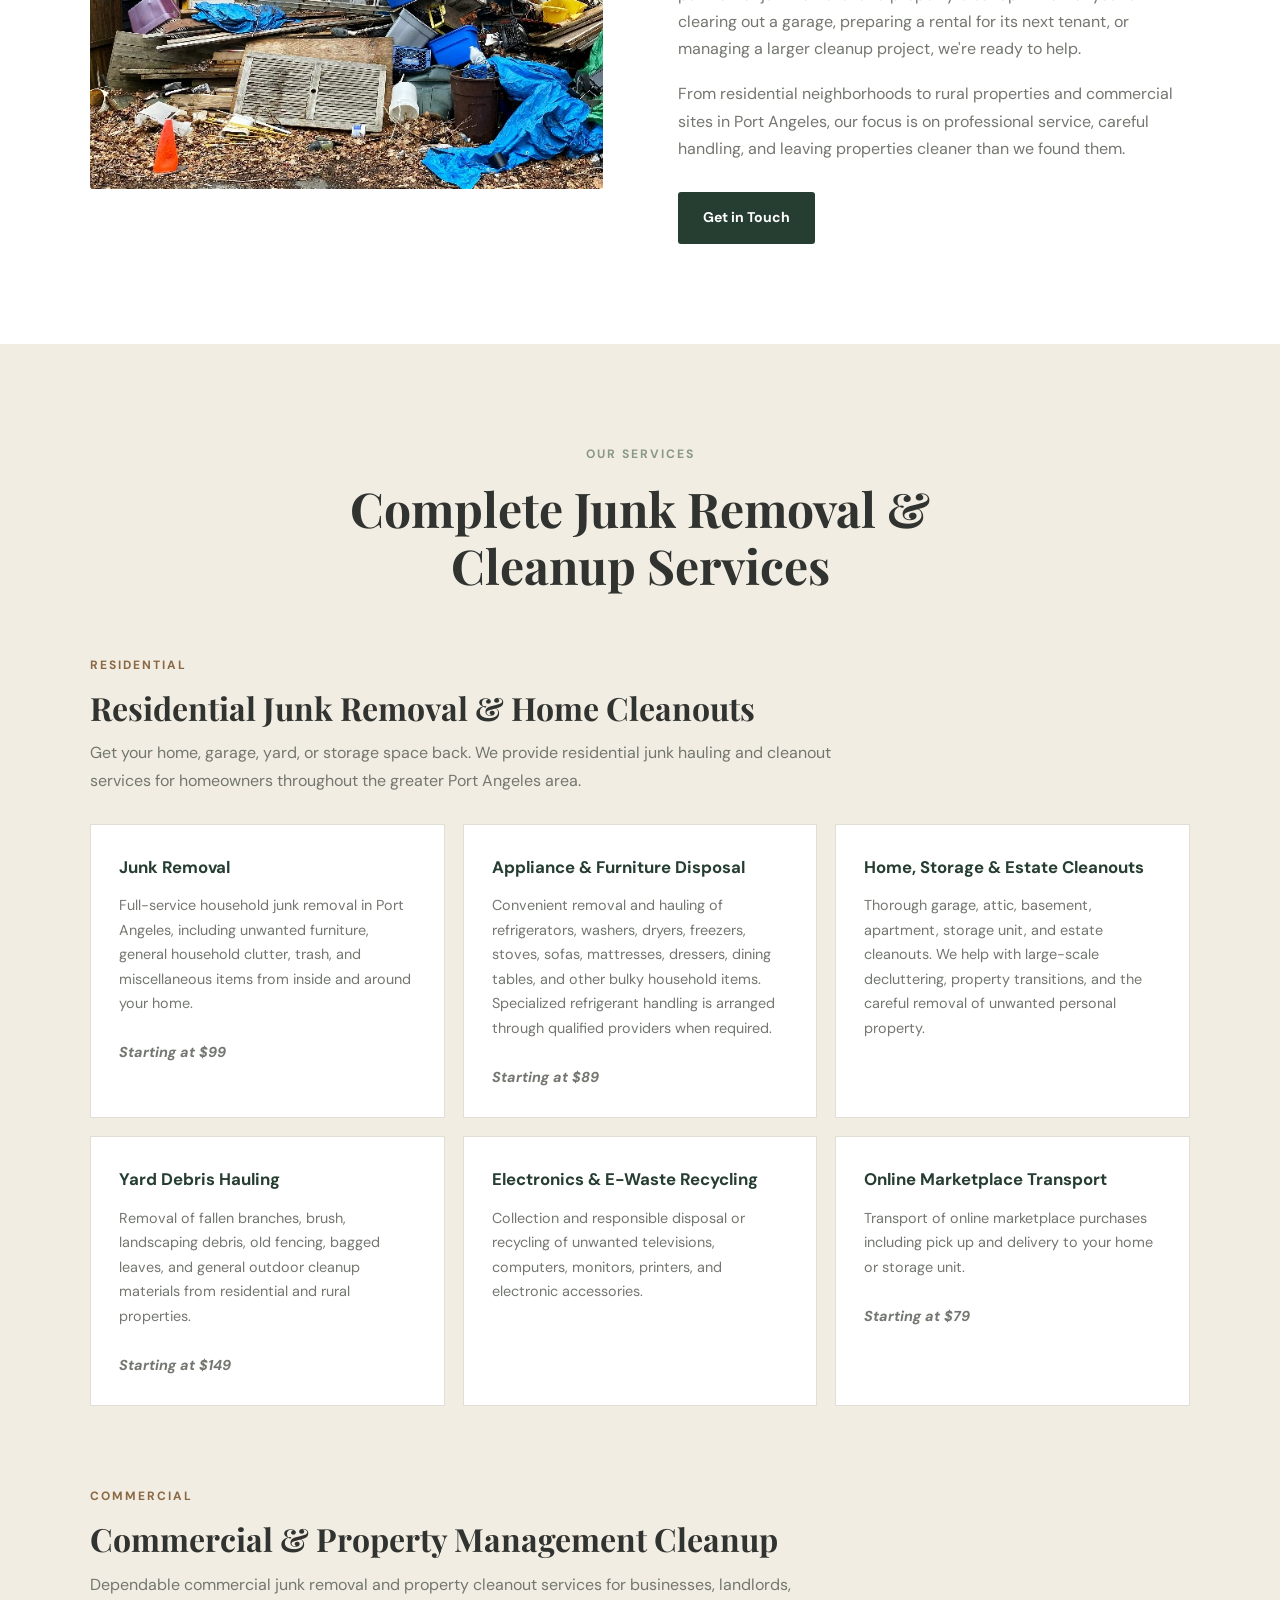
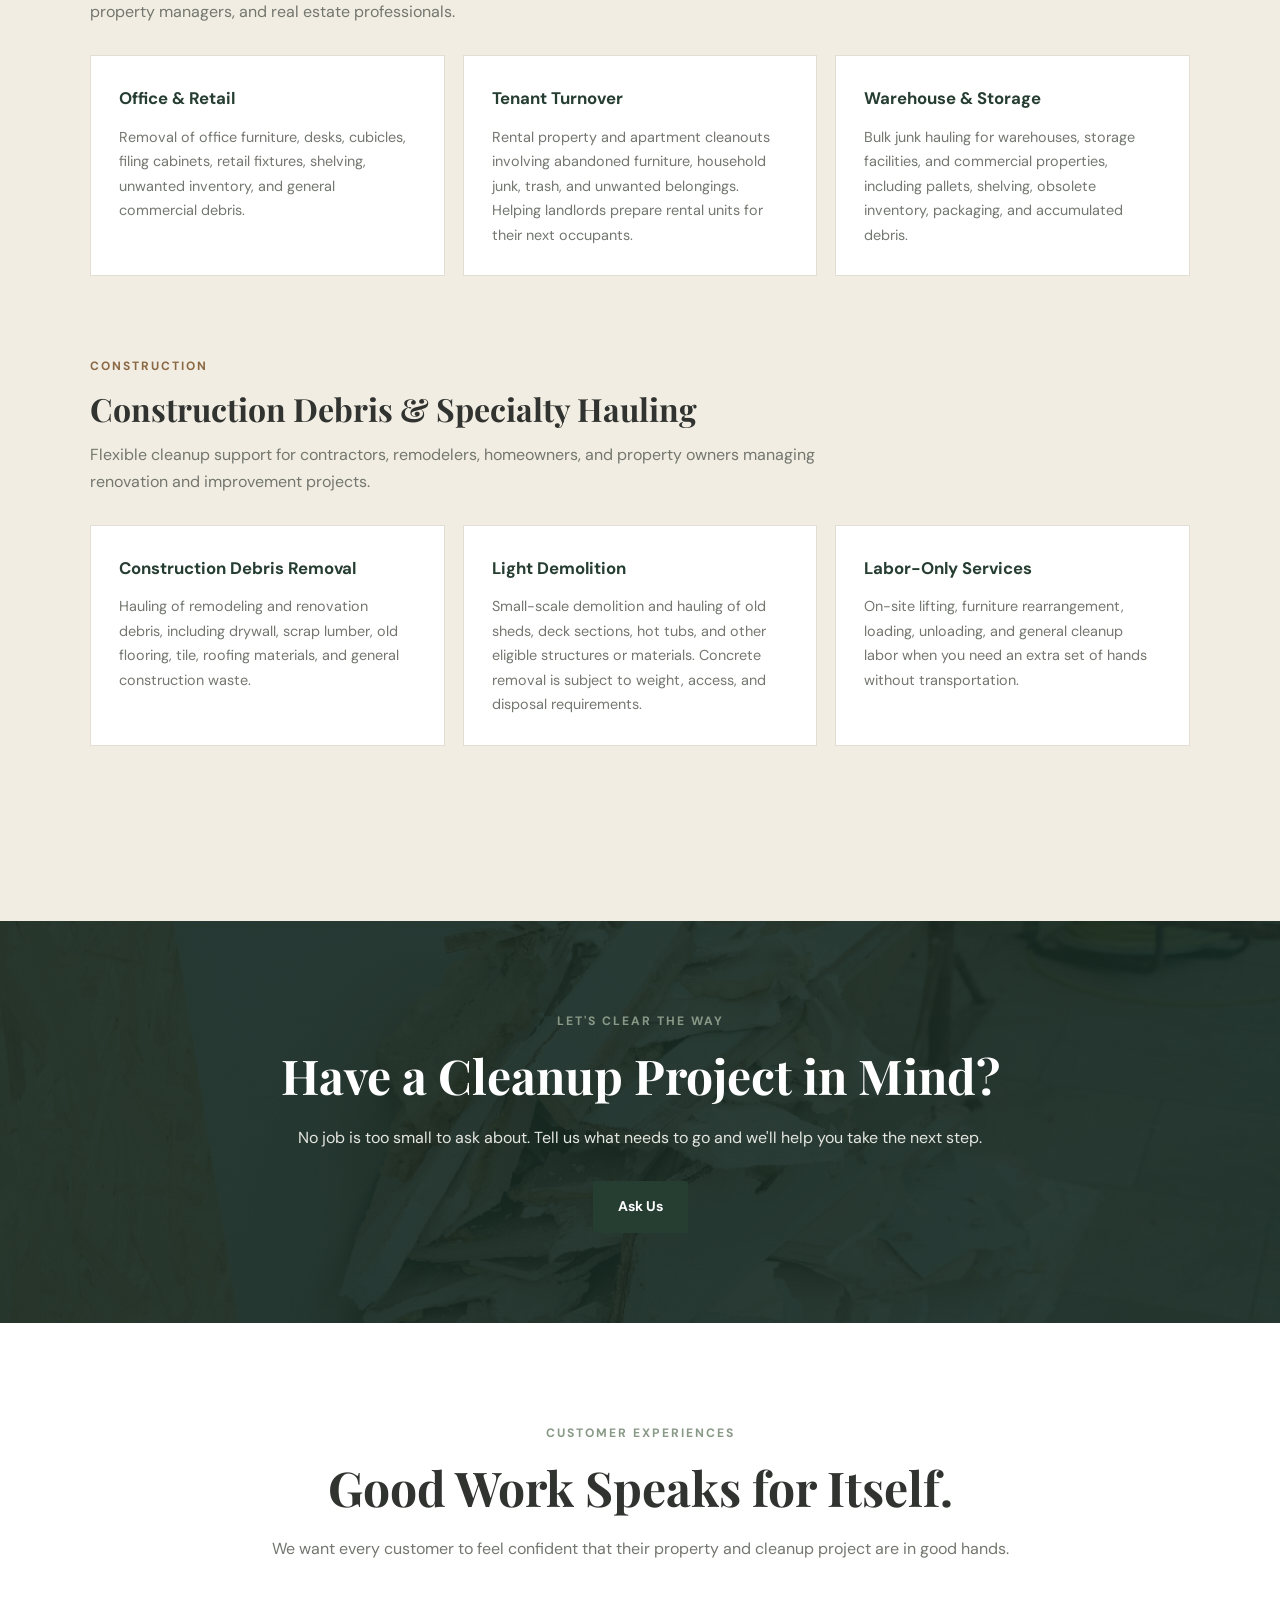
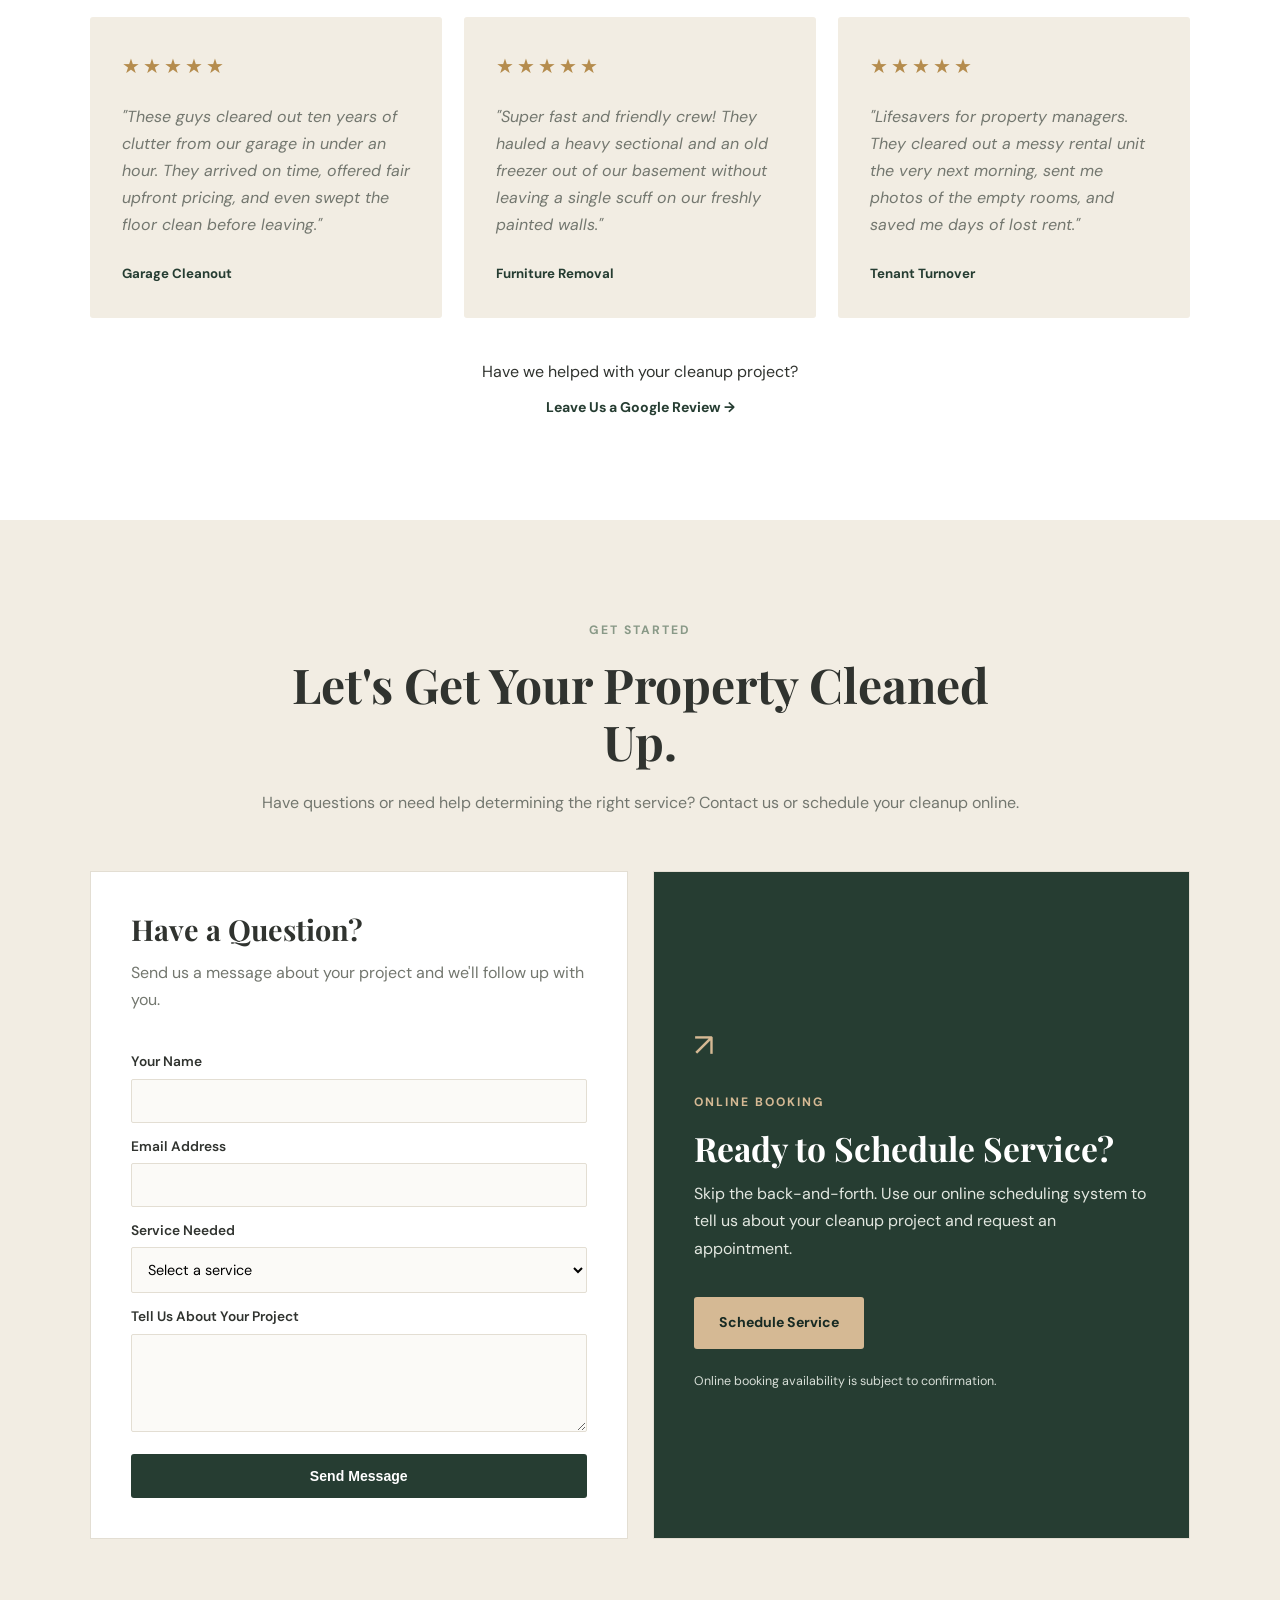
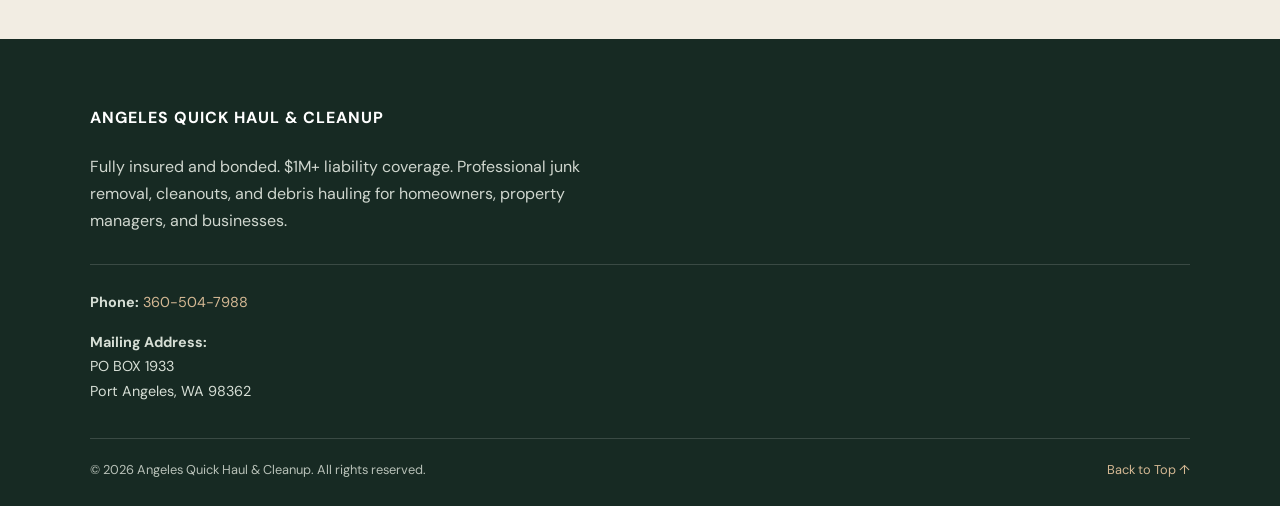
==== commit 9394c4fa: "Update index.html" ====
--- a/index.html
+++ b/index.html
@@ -690,7 +690,7 @@
       </div>
 
       <p>
-        Fully insured and bonded. $1M+ liability coverage. Stupid and indecisive as fuck. Professional 
+        Fully insured and bonded. $1M+ liability coverage. Professional 
         junk removal, cleanouts, and debris hauling for homeowners, 
         property managers, and businesses.
       </p>
@@ -698,7 +698,7 @@
       <div class="footer-contact">
         <p>
           <strong>Phone:</strong>
-          <a href="tel:+12534179998">253-417-9998</a>
+          <a href="tel:+13605047988">360-504-7988</a>
         </p>
 
         <p>
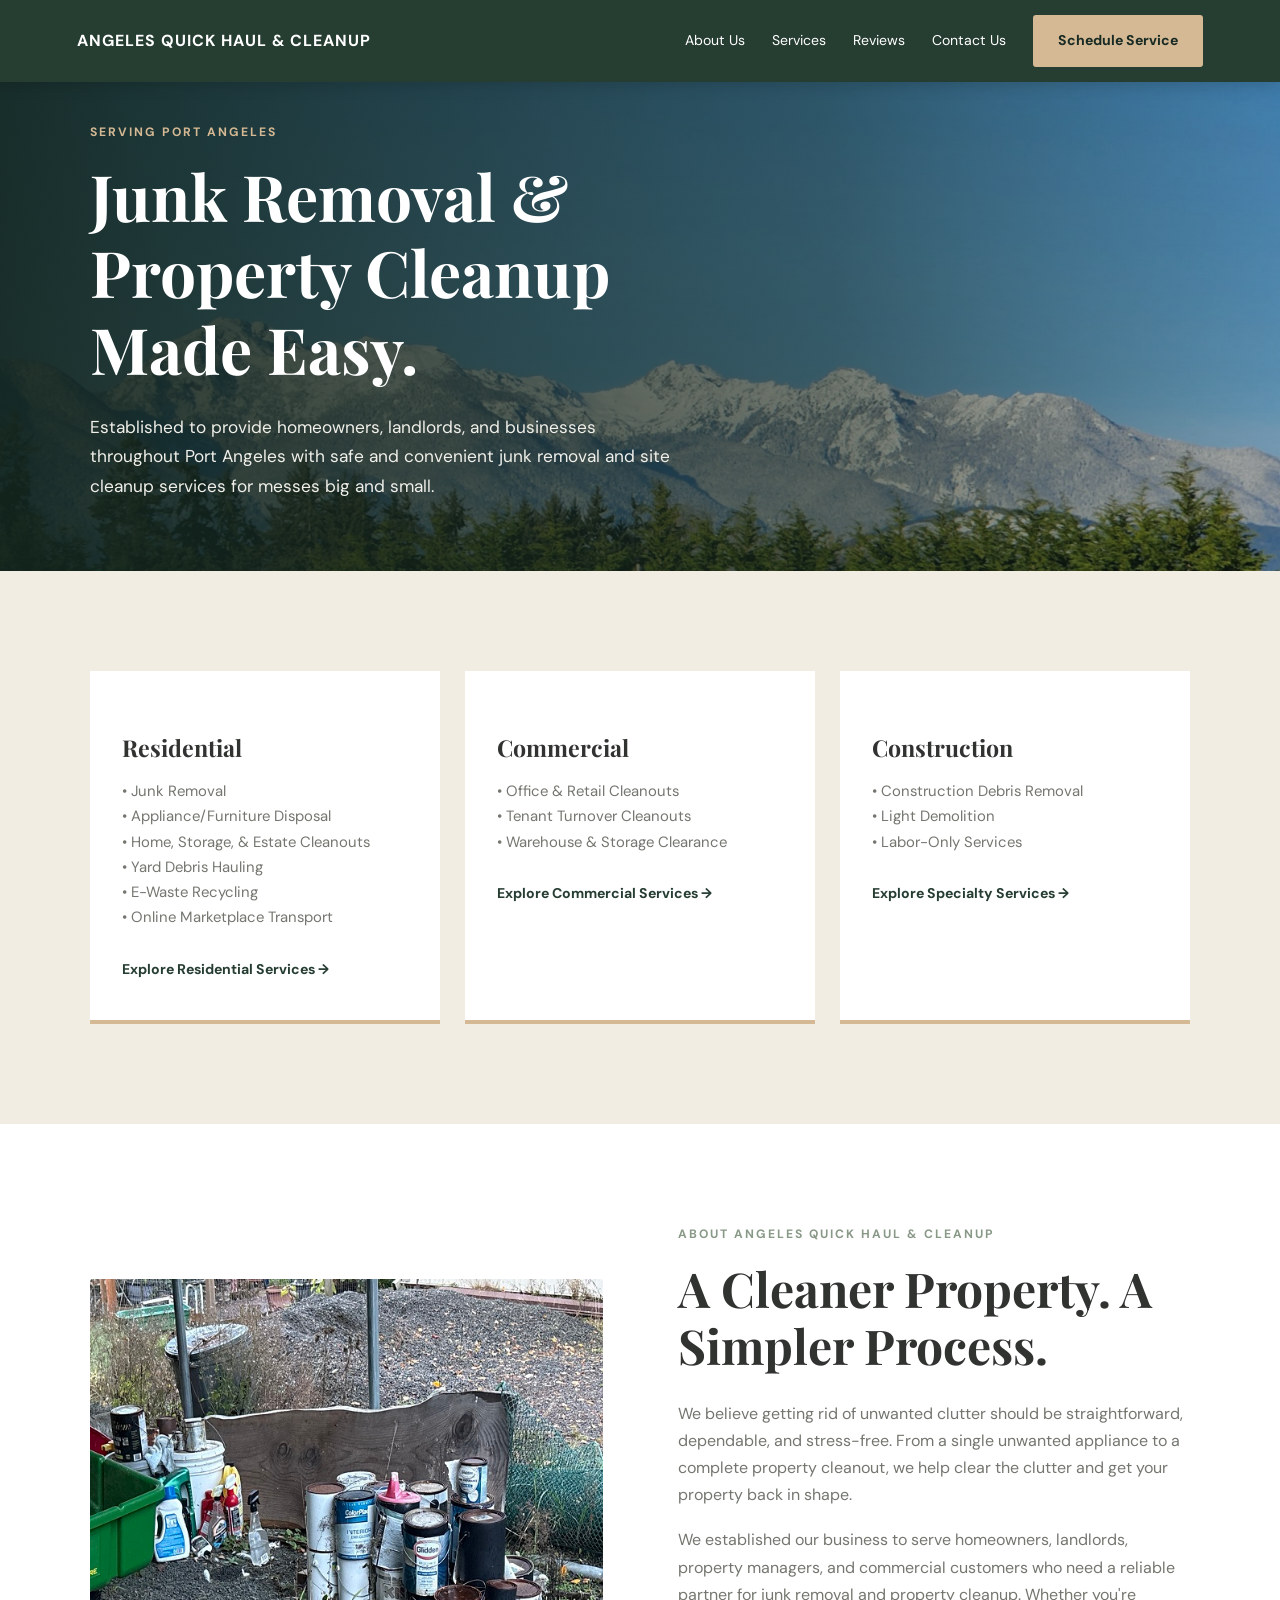
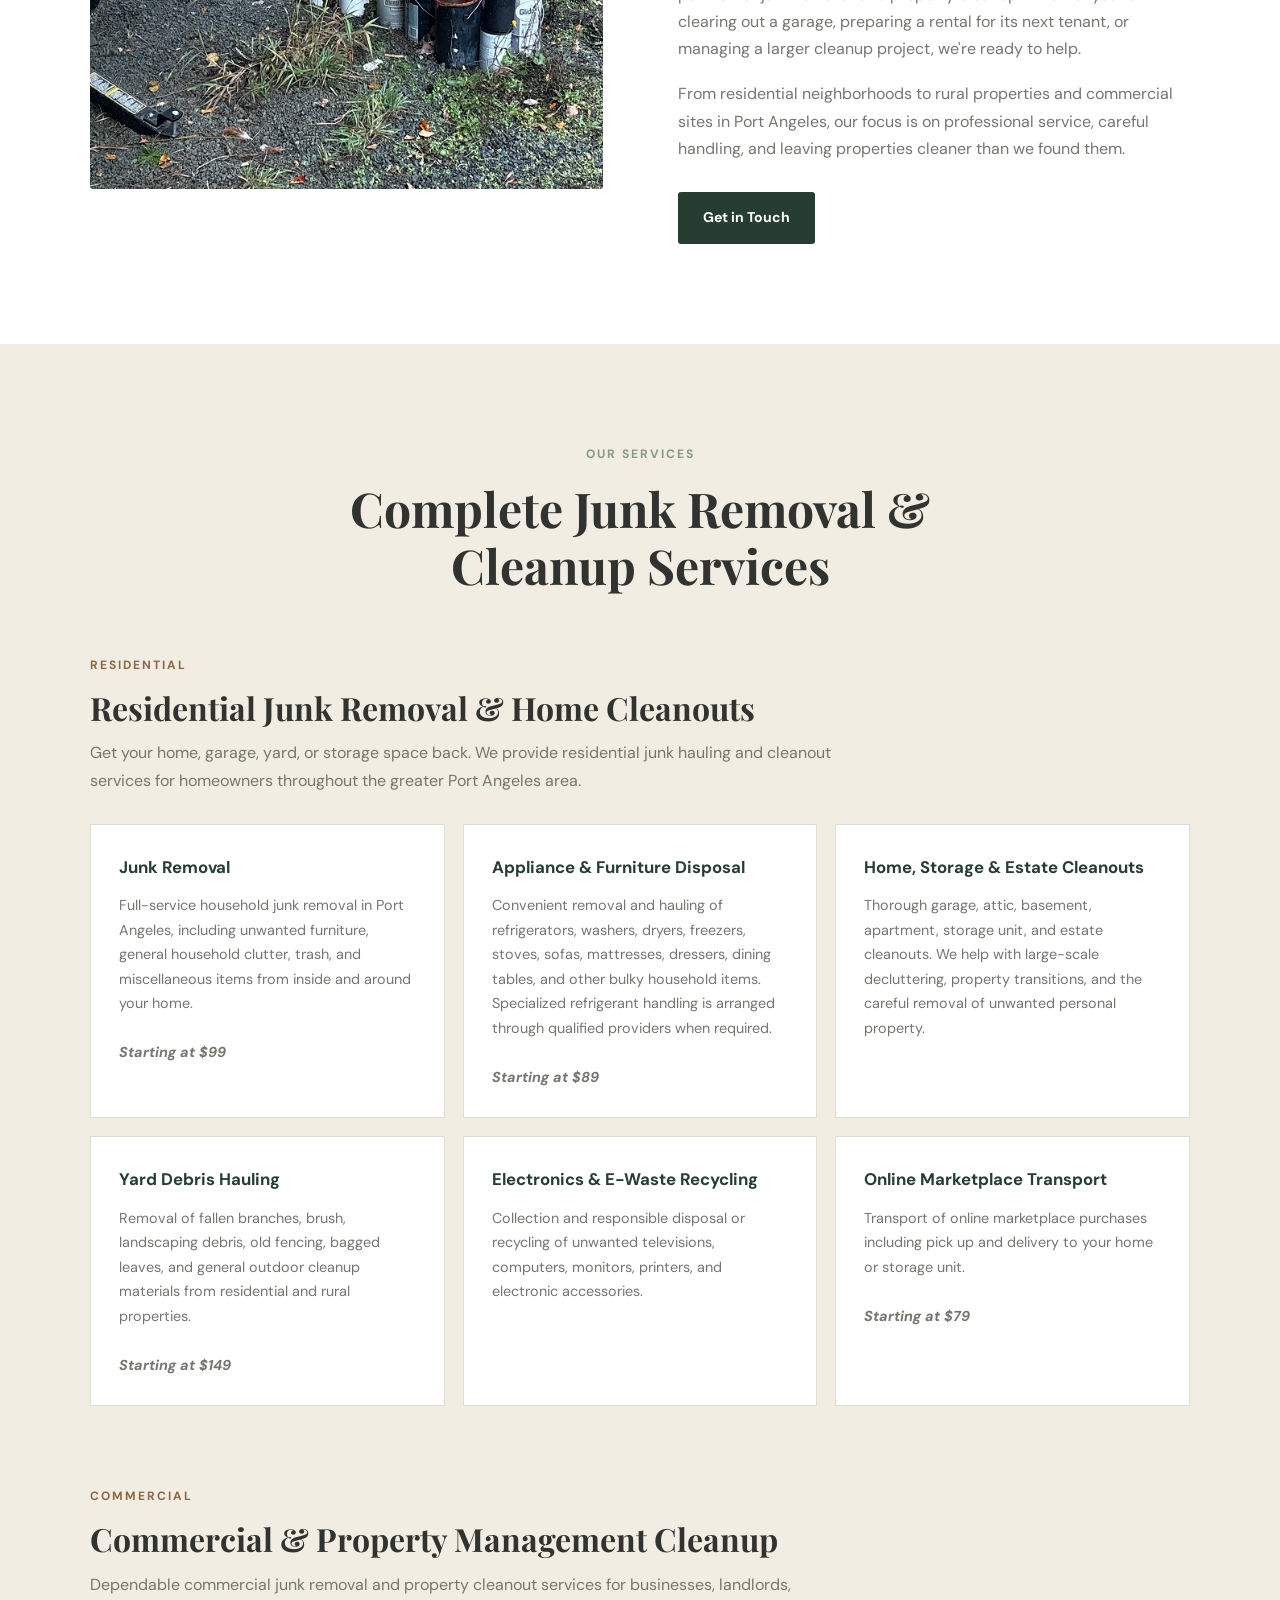
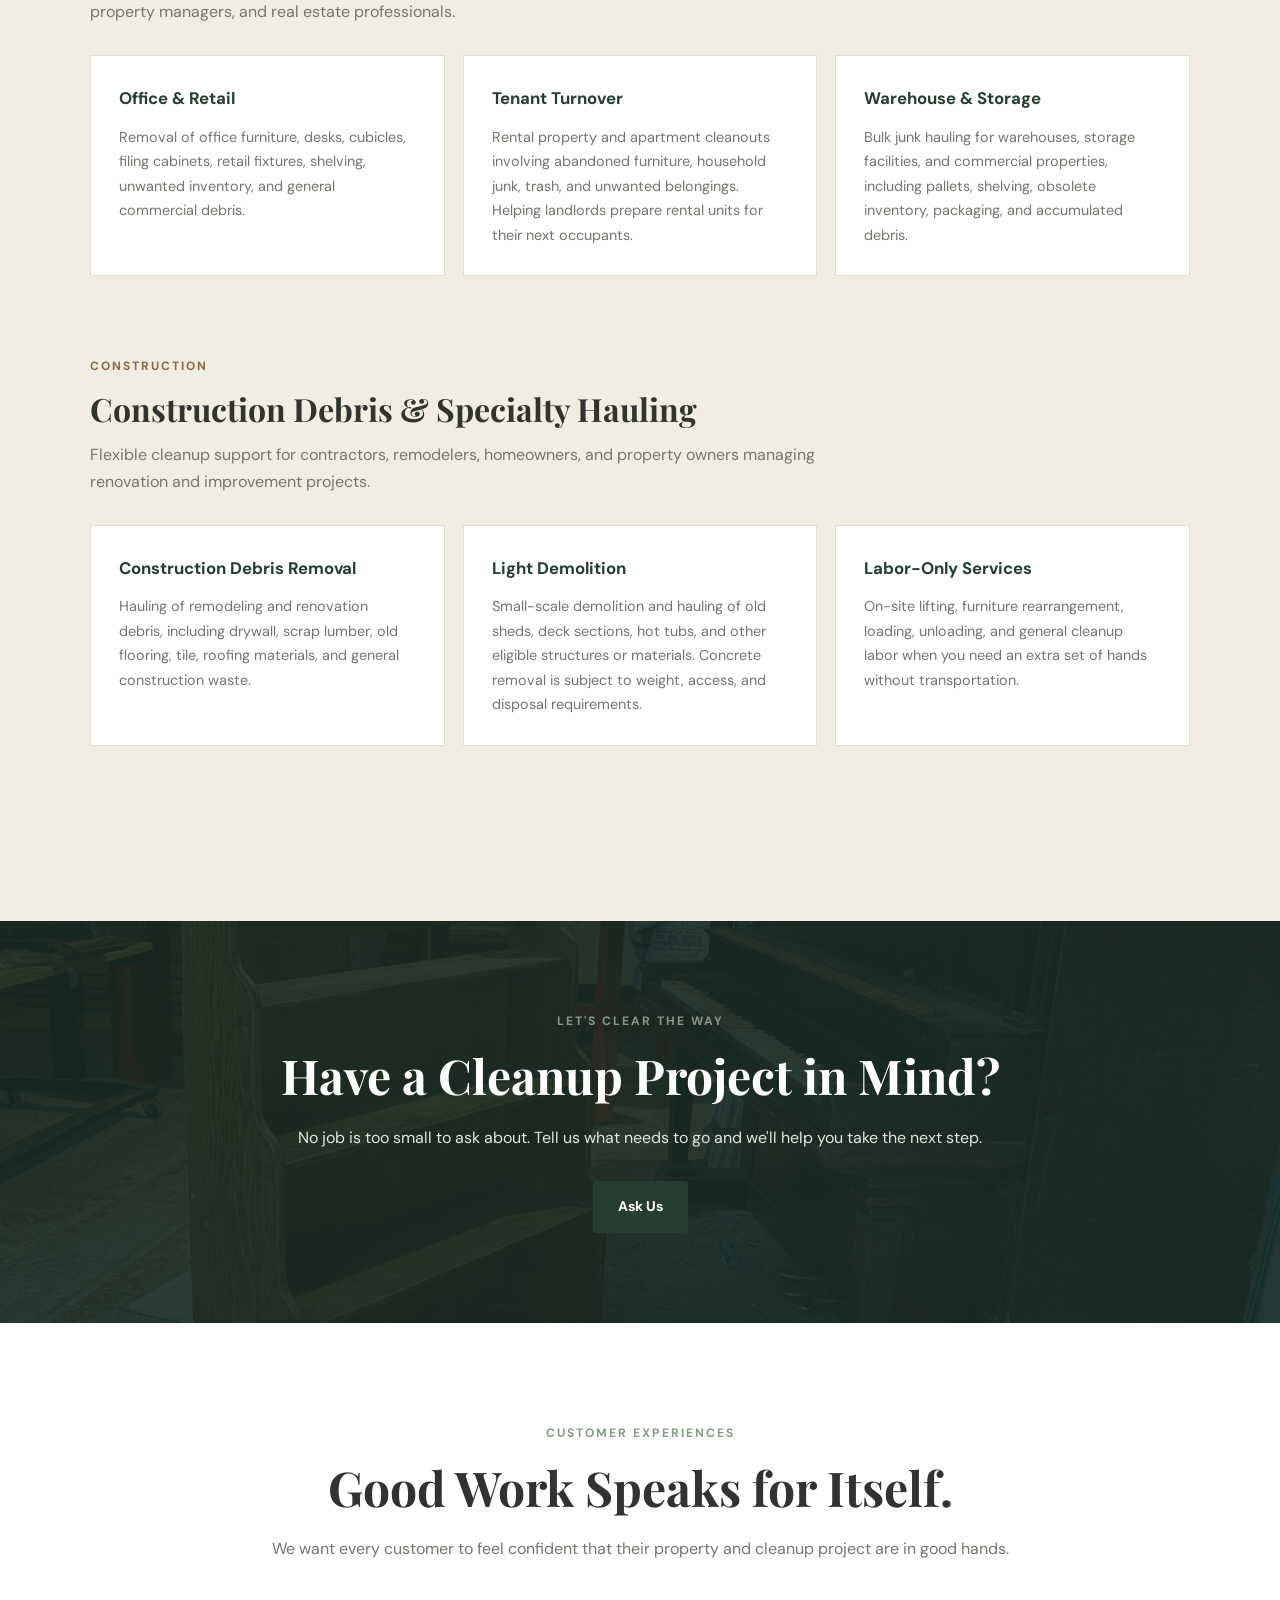
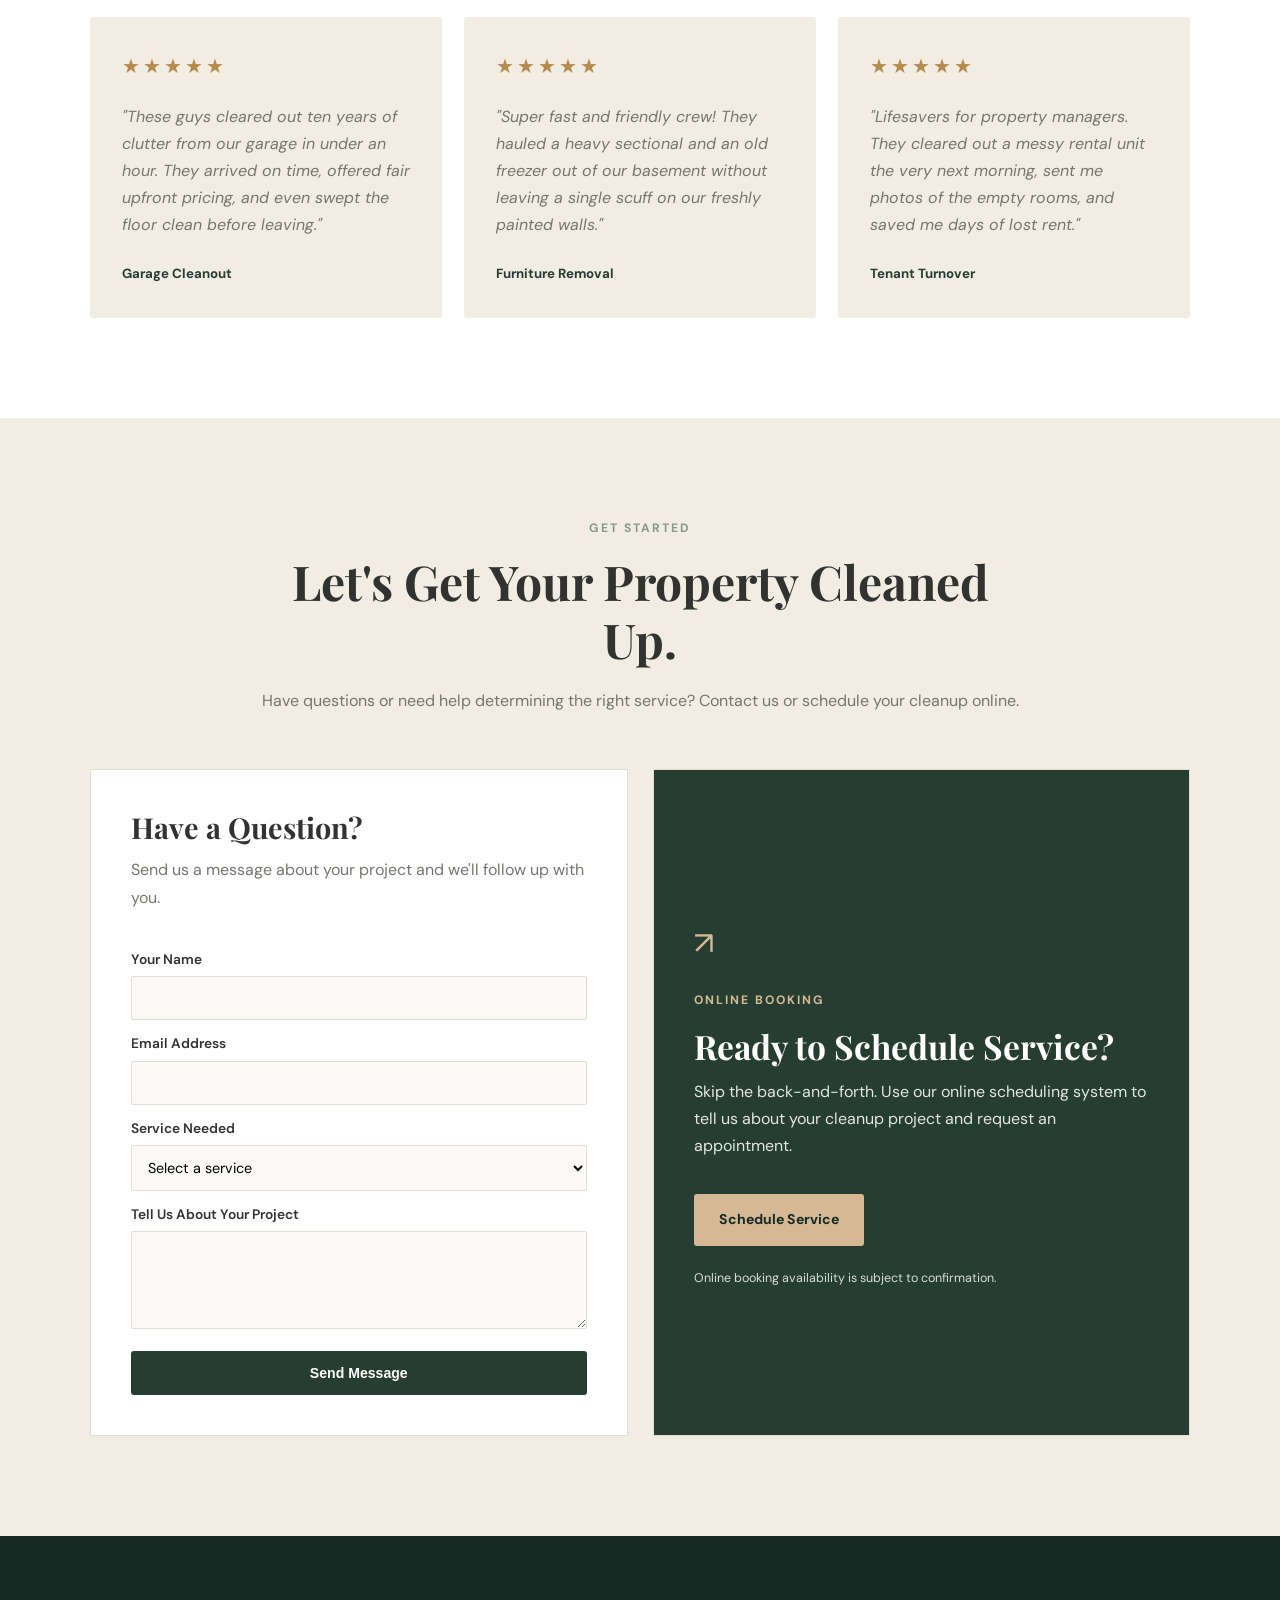
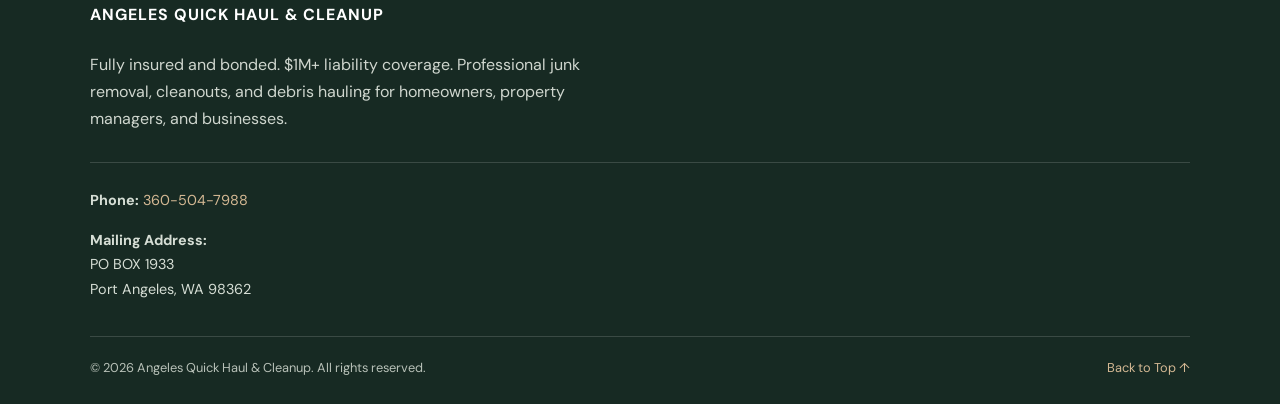
==== commit f16f7c41: "Updated pictures and removed google review link" ====
--- a/index.html
+++ b/index.html
@@ -534,7 +534,7 @@
       </div>
 
       <!-- Link to your actual Google Business Profile
-           after the profile has been created. -->
+           after the profile has been created. 
       <div class="review-cta">
         <p>Have we helped with your cleanup project?</p>
         <a href="GOOGLE_REVIEW_URL"
@@ -543,7 +543,7 @@
           rel="noopener noreferrer">
           Leave Us a Google Review →
         </a>
-      </div>
+      </div>-->
 
     </section>
 
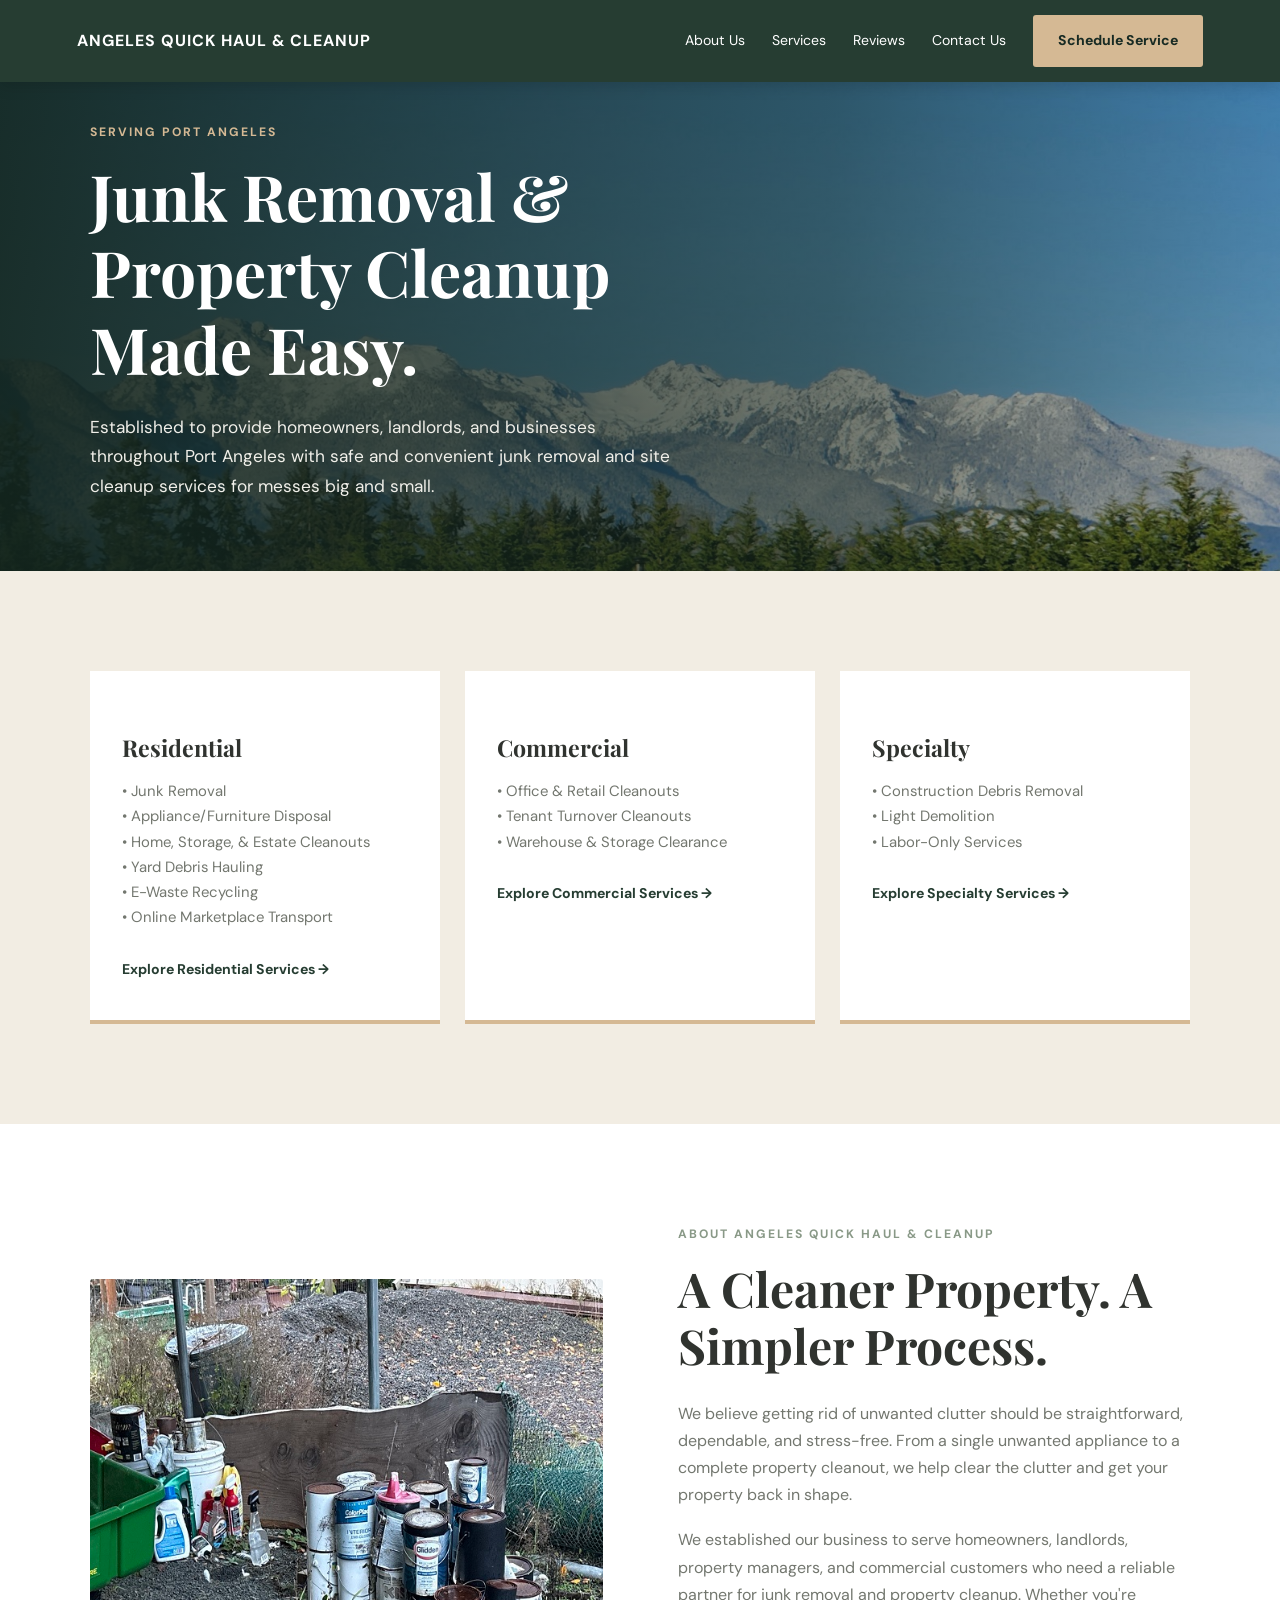
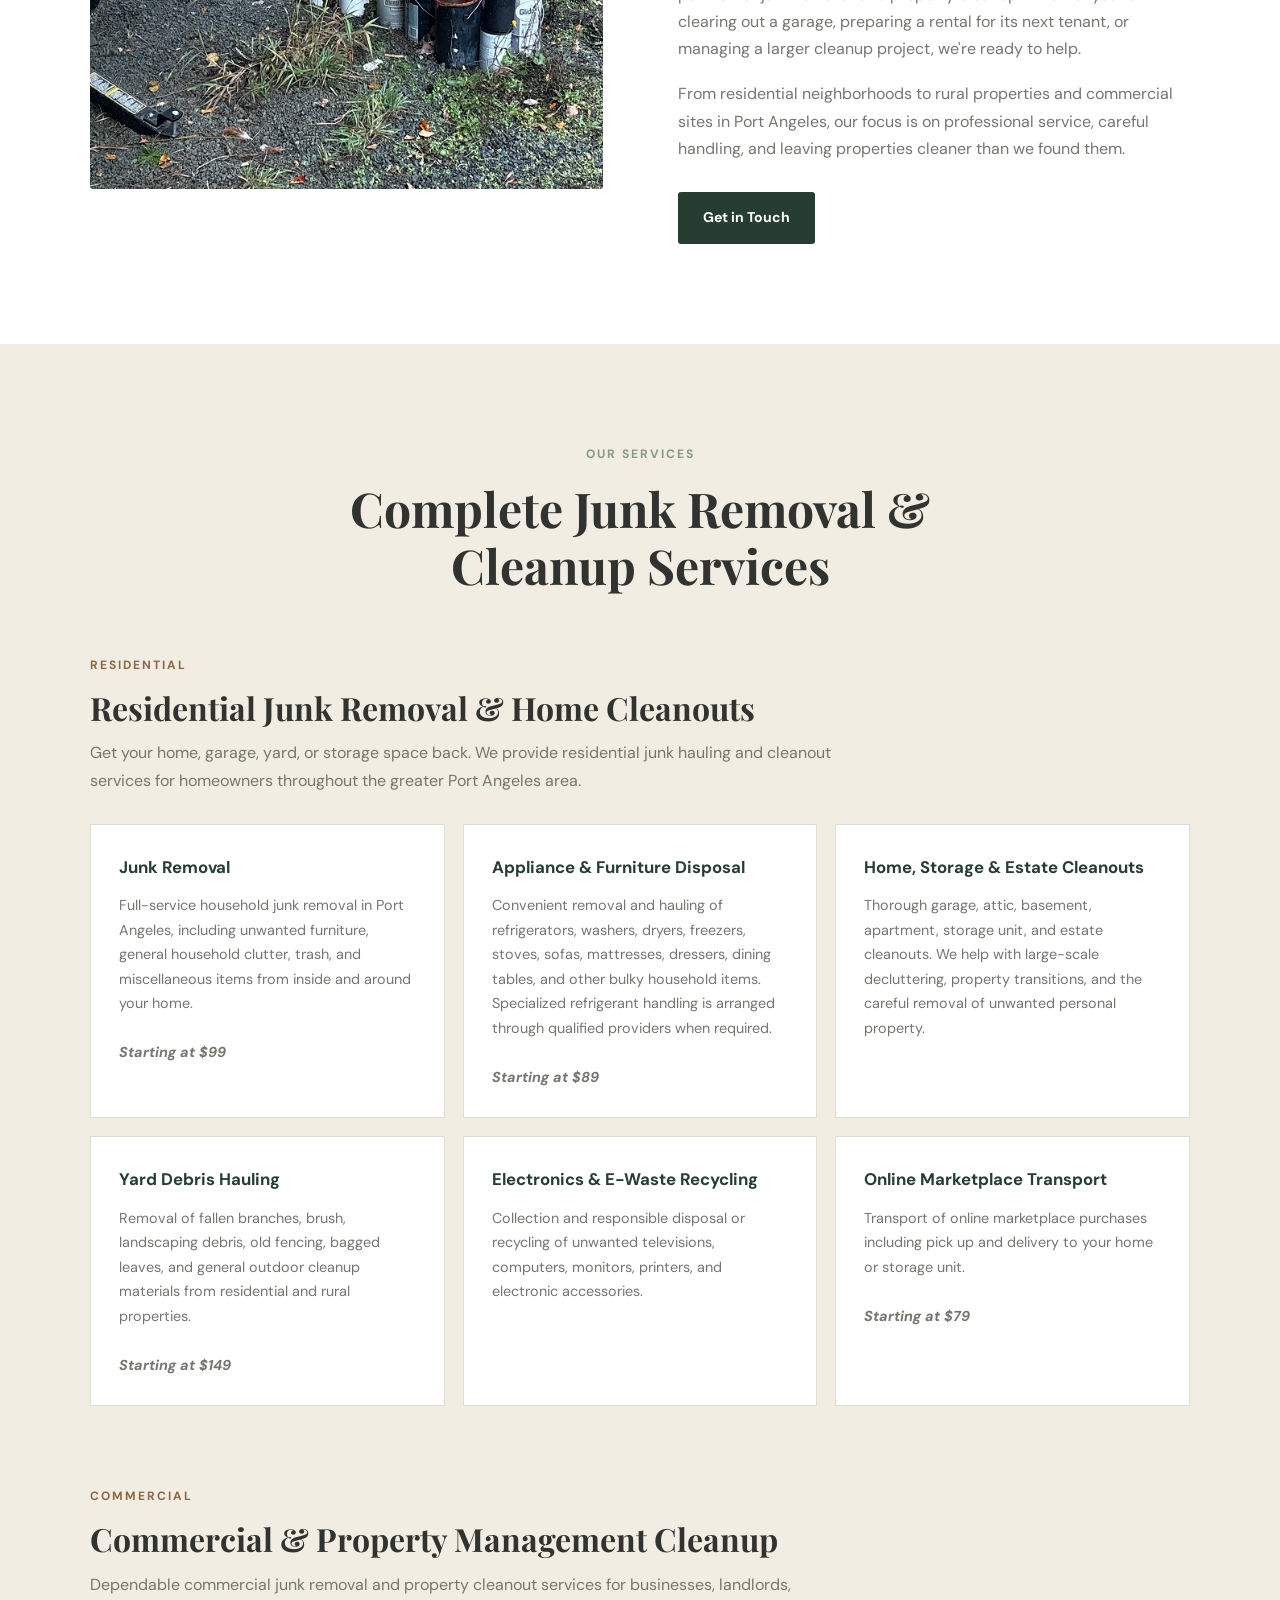
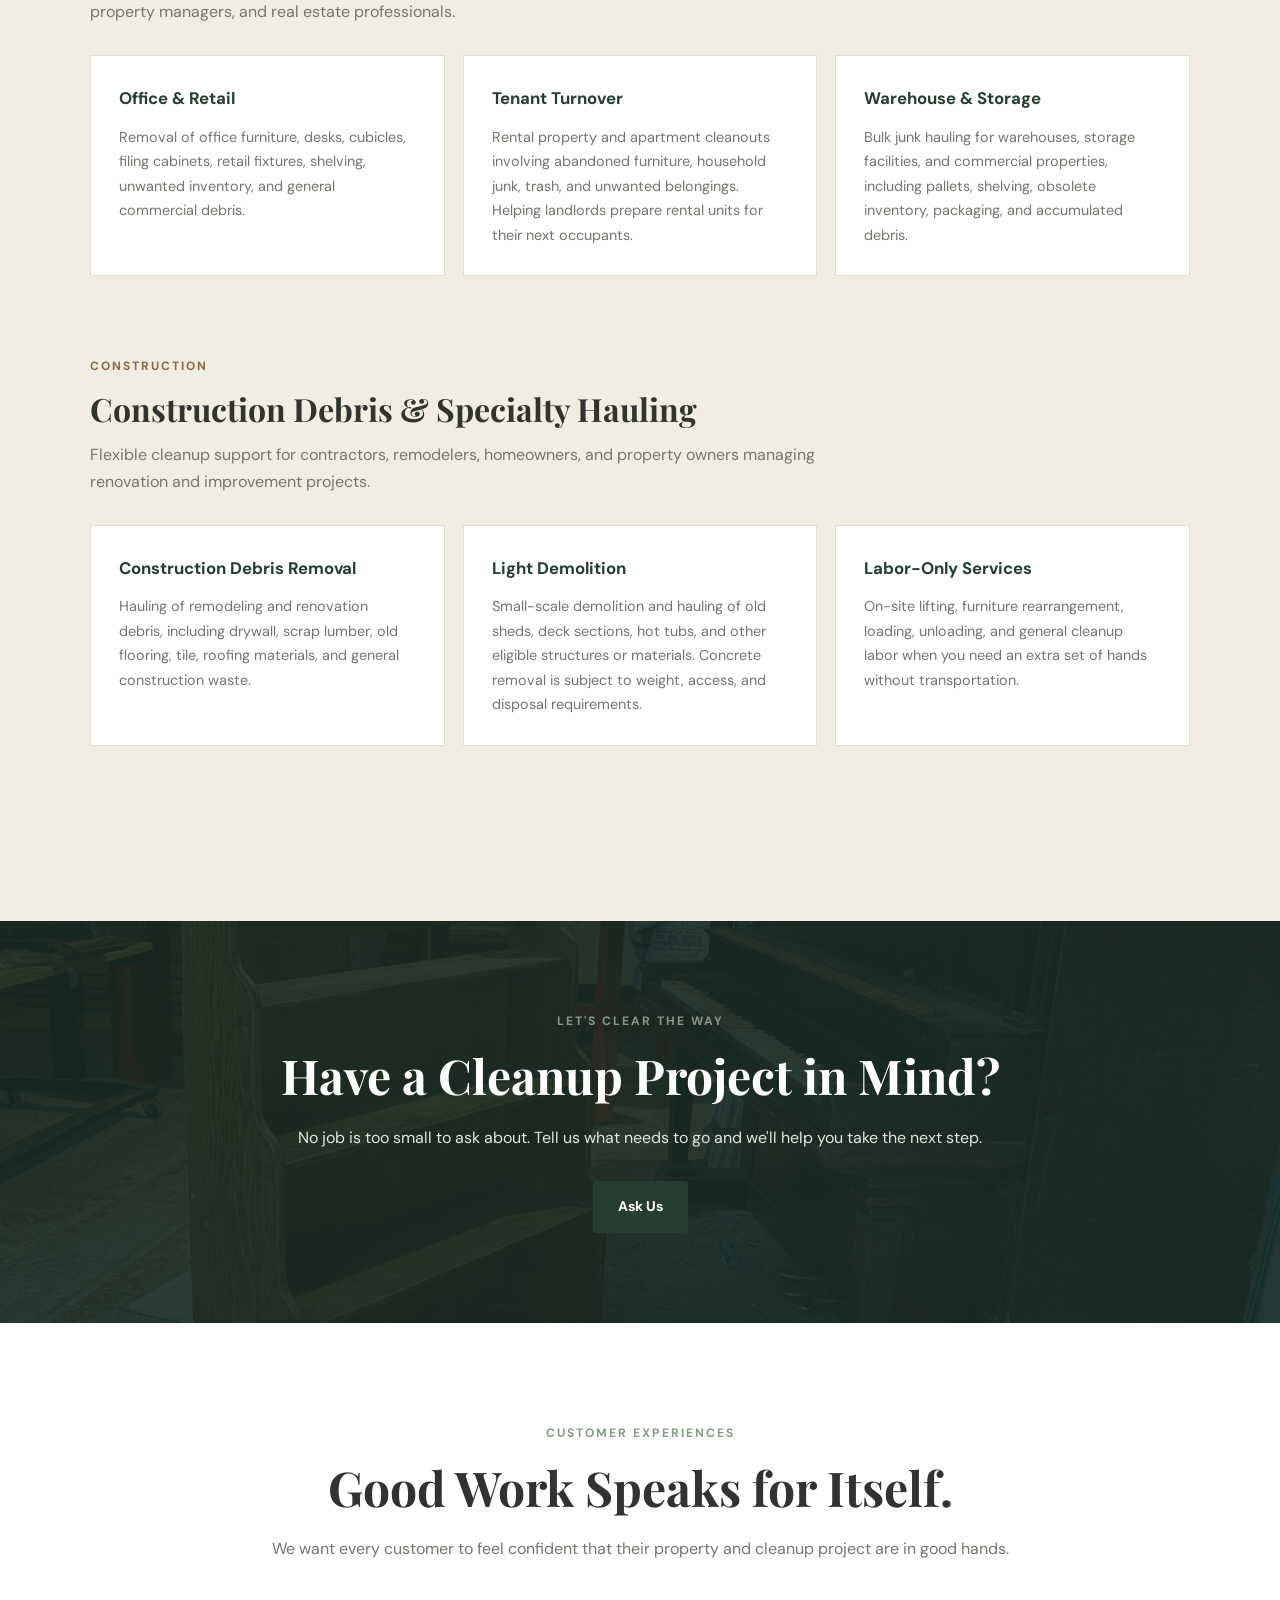
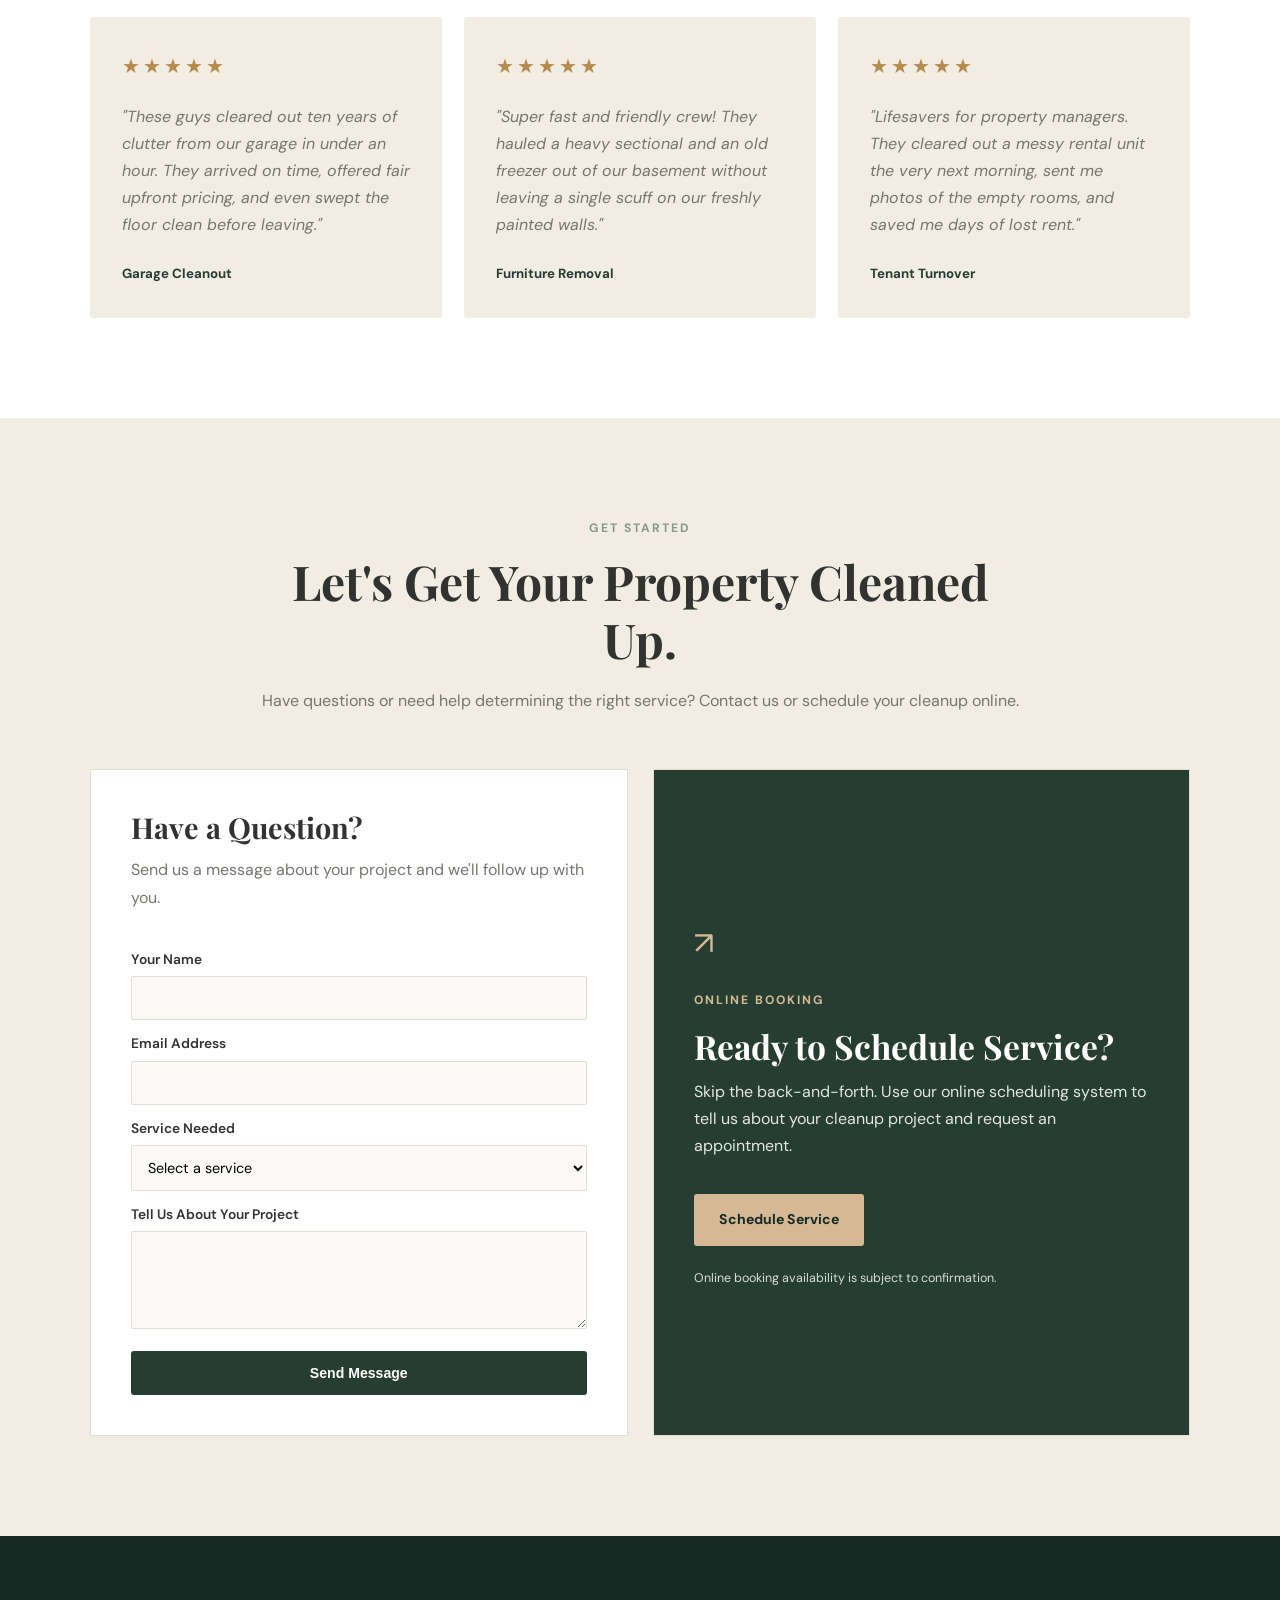
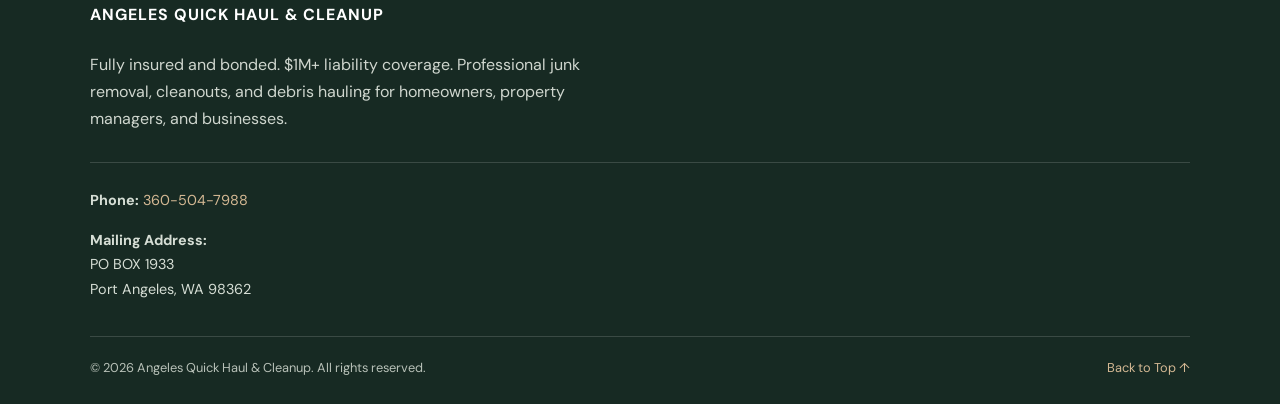
==== commit a1cc2bcf: "Removed Deindexing Code And Updated Construction to Specialty" ====
--- a/index.html
+++ b/index.html
@@ -9,17 +9,7 @@
   <!-- BASIC PAGE INFORMATION AND SEO -->
   <meta charset="UTF-8">
   <meta name="viewport" content="width=device-width, initial-scale=1.0">
-  <!--<Delete line below when ready for indexing>-->
-
-  <!--<Also update the robots file to:
-  
-  User-agent: *
-  Allow: /
-
-  Sitemap: https://angelescleanup.com/sitemap.xml
-
--->
-  <meta name="robots" content="noindex, nofollow">
+
   <title>Angeles Cleanup | Junk Removal & Property Cleanup in Port Angeles, WA</title>
 
   <meta name="description"
@@ -191,7 +181,7 @@
 
         <article class="service-card">
           <div class="service-number"></div>
-          <h3>Construction</h3>
+          <h3>Specialty</h3>
           <p>
             • Construction Debris Removal<br>
             • Light Demolition<br>
